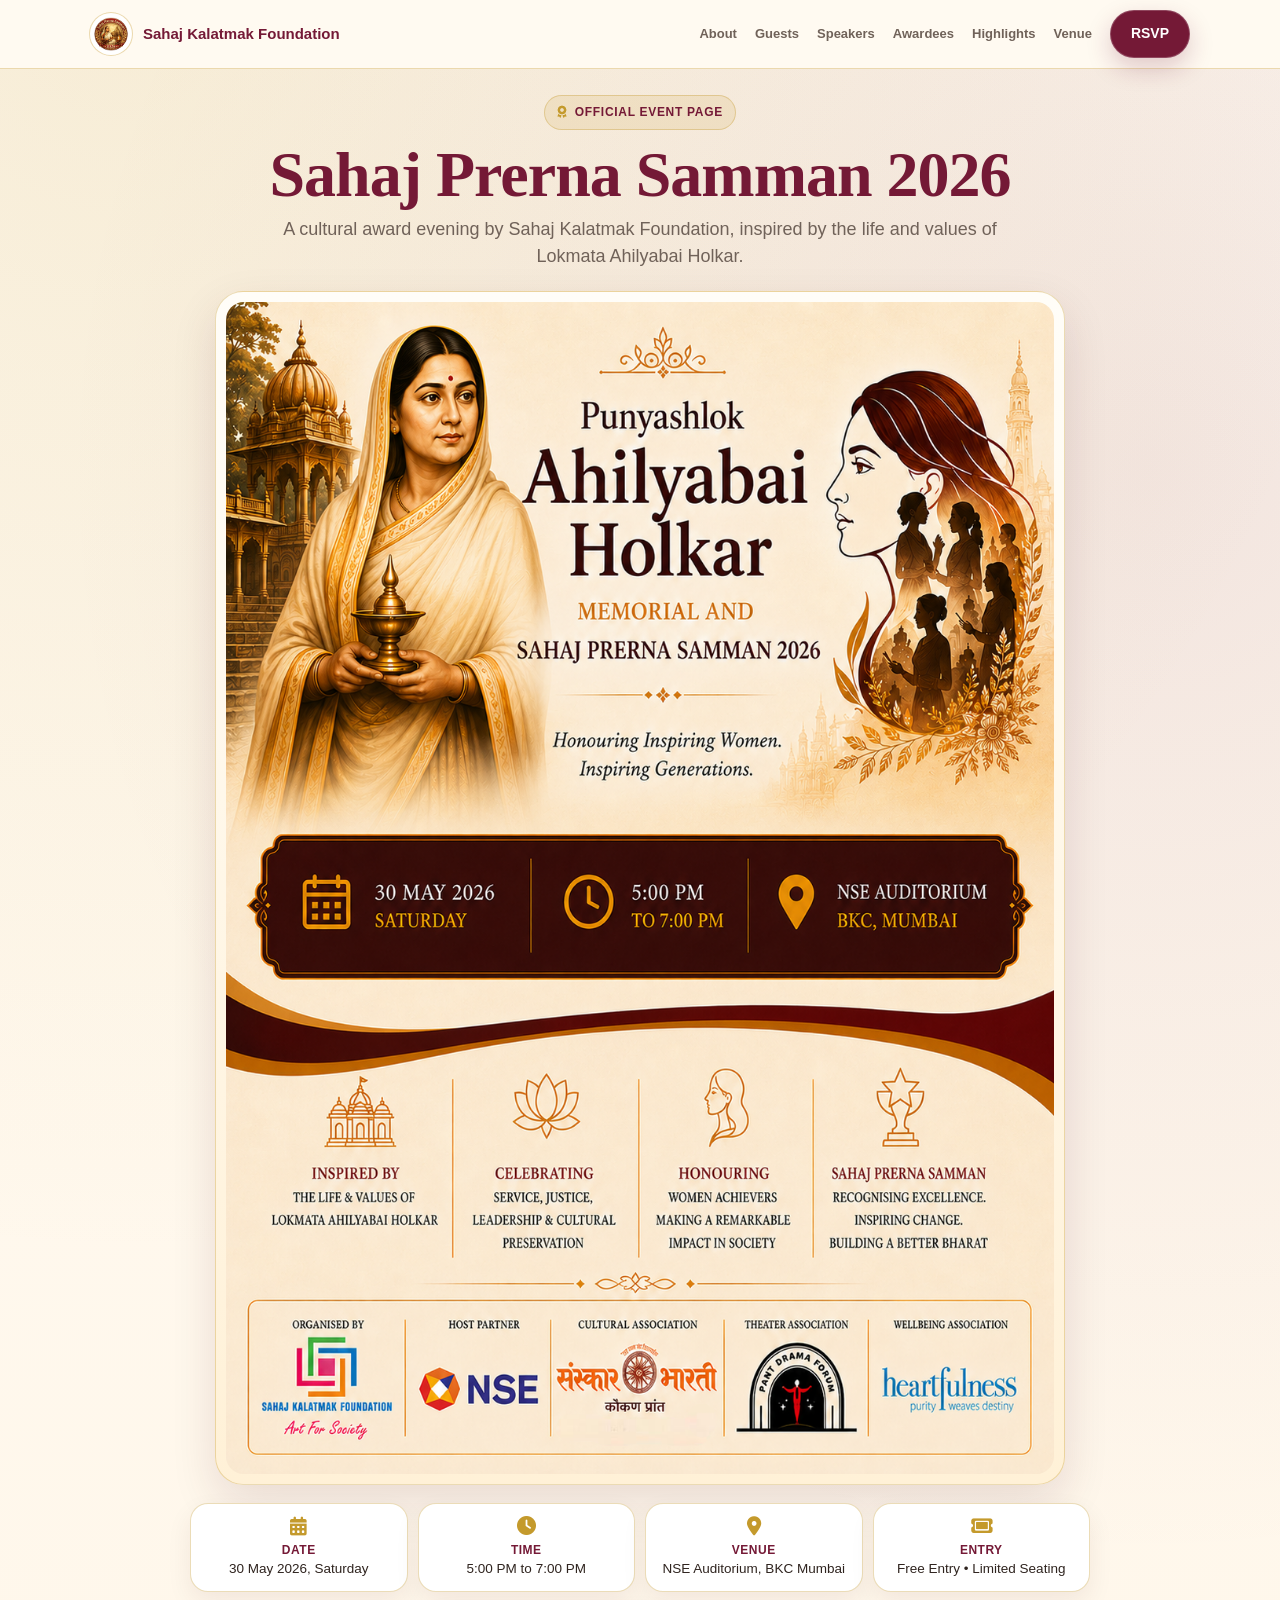
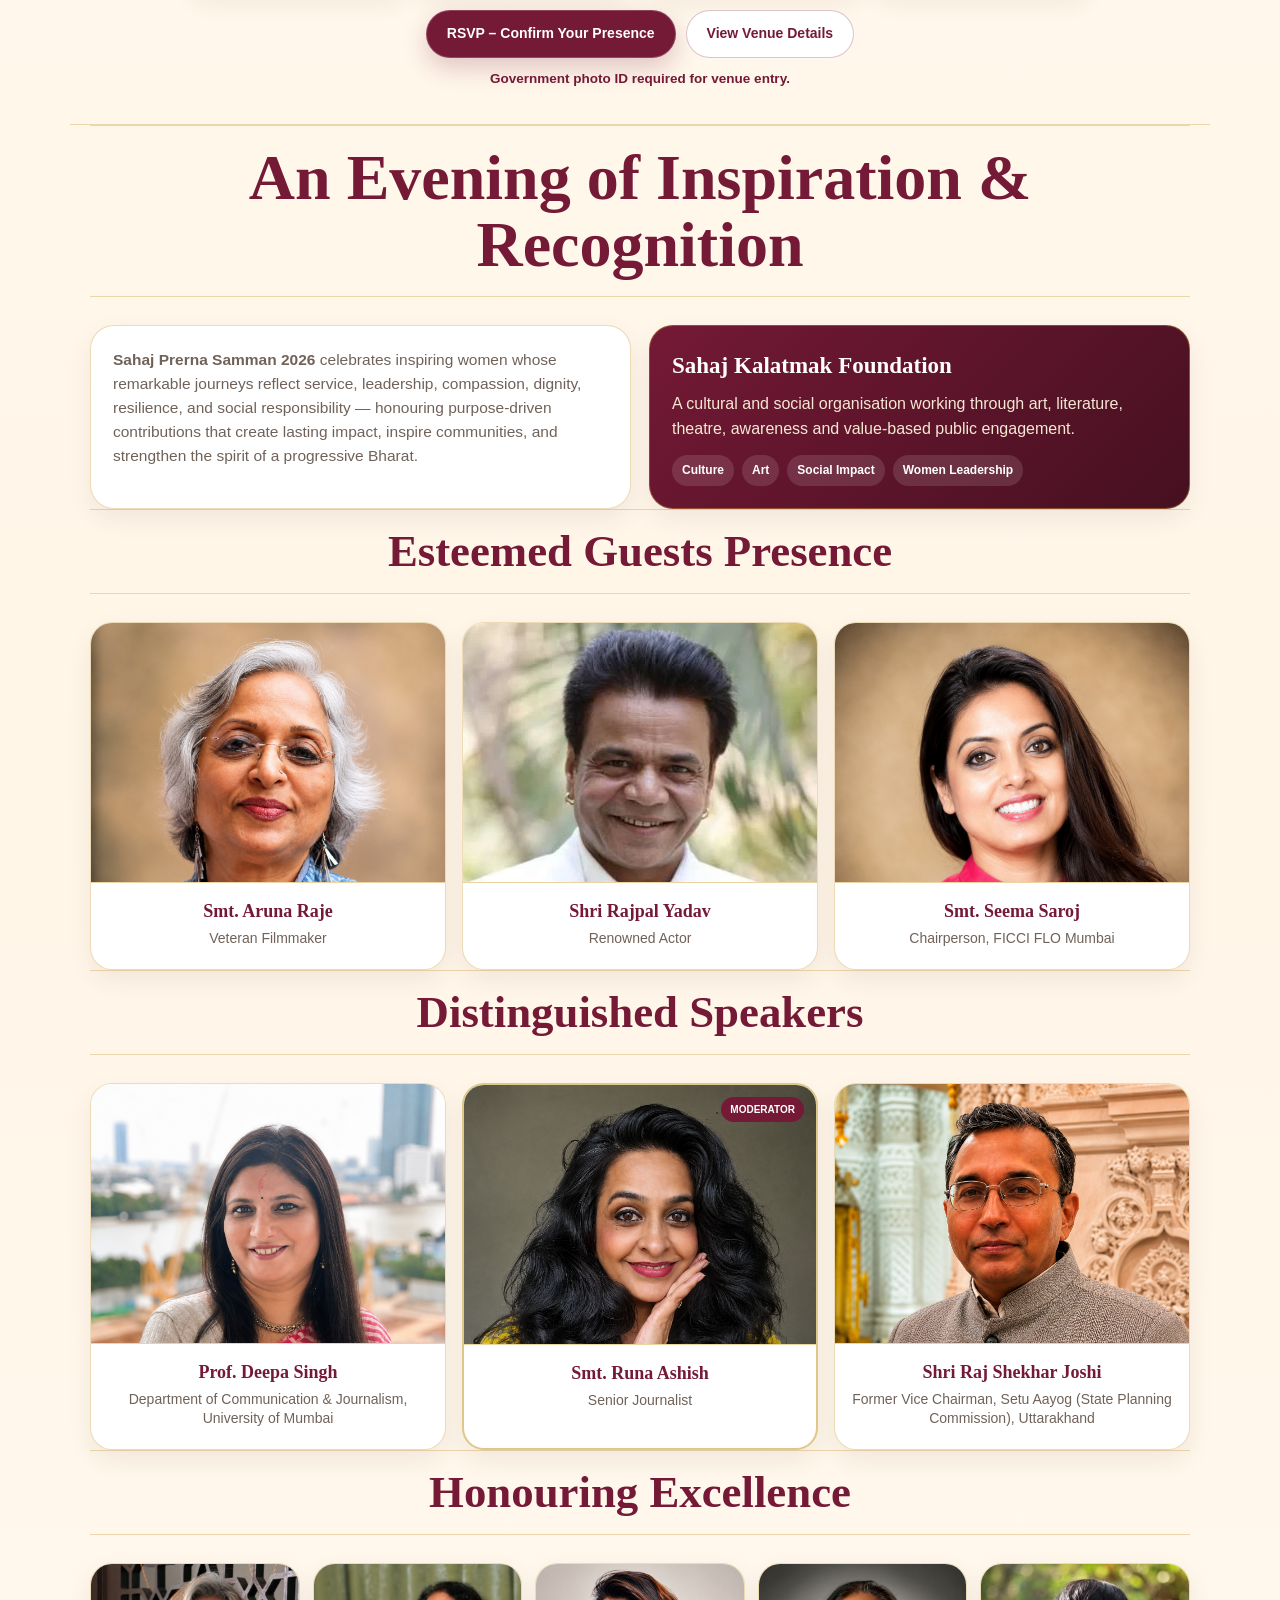
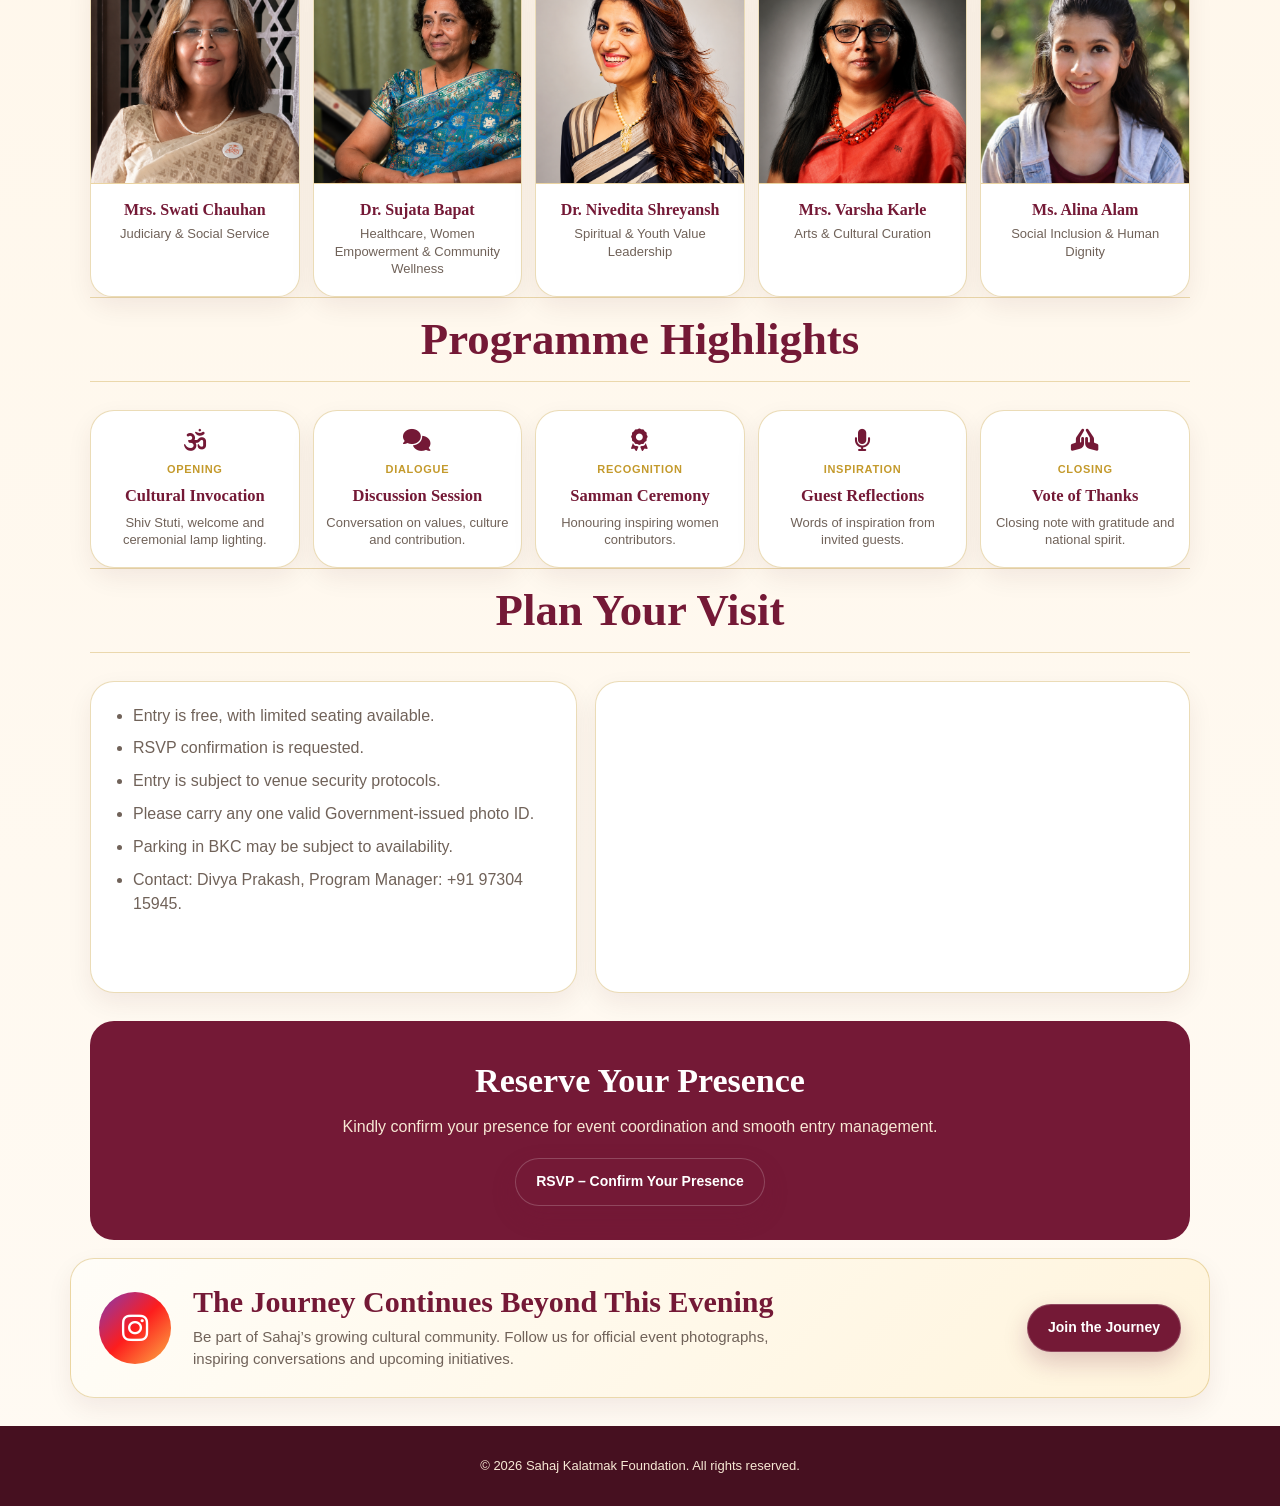
==== sahajprernasamman2026/index.html @ eddcbedb "Update index.html" ====
<!DOCTYPE html>
<html lang="en">
<head>
  <meta charset="UTF-8" />
  <meta name="viewport" content="width=device-width, initial-scale=1.0" />
  <title>Sahaj Prerna Samman 2026 | Sahaj Kalatmak Foundation</title>
  <meta name="description" content="Official event information page for Sahaj Prerna Samman 2026 by Sahaj Kalatmak Foundation at NSE Auditorium, BKC Mumbai." />

  <link rel="preconnect" href="https://cdnjs.cloudflare.com" />
  <link rel="stylesheet" href="https://cdnjs.cloudflare.com/ajax/libs/font-awesome/6.5.0/css/all.min.css" />

  <style>
    :root{
      --cream:#fff8ec;
      --ivory:#fffdf8;
      --paper:#fffaf1;
      --maroon:#741936;
      --deep:#461020;
      --gold:#c49a2c;
      --gold-soft:#f2dfb2;
      --text:#2f241f;
      --muted:#706259;
      --line:rgba(196,154,44,.34);
      --shadow:0 18px 46px rgba(70,16,32,.12);
      --soft-shadow:0 10px 26px rgba(70,16,32,.07);
    }

    *{box-sizing:border-box}

    html{scroll-behavior:smooth}

    body{
      margin:0;
      font-family:Inter,Arial,sans-serif;
      color:var(--text);
      background:
        radial-gradient(circle at 10% 0%,rgba(196,154,44,.14),transparent 26%),
        radial-gradient(circle at 90% 10%,rgba(116,25,54,.09),transparent 25%),
        linear-gradient(180deg,#fffaf2 0%,#fff6e8 50%,#fffaf3 100%);
      line-height:1.55;
    }

    a{text-decoration:none;color:inherit}

    .container{max-width:1140px;margin:0 auto;padding:0 20px}

    .topbar{
      position:sticky;
      top:0;
      z-index:50;
      background:rgba(255,250,242,.96);
      backdrop-filter:blur(14px);
      border-bottom:1px solid var(--line);
    }

    .nav{
      min-height:68px;
      display:flex;
      align-items:center;
      justify-content:space-between;
      gap:18px;
      max-width:1140px;
      margin:0 auto;
      padding:8px 20px;
      position:relative;
    }

    .brand{
      display:flex;
      align-items:center;
      gap:11px;
      color:var(--maroon);
      font-weight:800;
      font-size:15px;
      white-space:nowrap;
    }

    .brand-logo{
      width:42px;
      height:42px;
      border-radius:50%;
      object-fit:contain;
      background:#fff;
      padding:4px;
      box-shadow:0 0 0 1px var(--line);
    }

    .nav-links{
      display:flex;
      align-items:center;
      gap:18px;
      font-size:13px;
      font-weight:700;
      color:var(--muted);
    }

    .nav-links a:hover{color:var(--maroon)}

    .nav-toggle,.hamburger{display:none}

    .btn{
      display:inline-flex;
      align-items:center;
      justify-content:center;
      gap:8px;
      padding:12px 20px;
      border-radius:999px;
      background:var(--maroon);
      color:#fff!important;
      font-weight:800;
      font-size:14px;
      border:1px solid rgba(255,255,255,.20);
      box-shadow:0 10px 24px rgba(116,25,54,.22);
    }

    .btn.secondary{
      background:#fff;
      color:var(--maroon)!important;
      border:1px solid rgba(116,25,54,.25);
      box-shadow:none;
    }

    .hero{
      padding:26px 0 34px;
      border-bottom:1px solid var(--line);
    }

    .hero-intro{
      text-align:center;
      max-width:850px;
      margin:0 auto 20px;
    }

    .label{
      display:inline-flex;
      align-items:center;
      gap:8px;
      padding:7px 12px;
      border-radius:999px;
      background:rgba(196,154,44,.13);
      border:1px solid var(--line);
      color:var(--maroon);
      font-size:12px;
      font-weight:900;
      letter-spacing:.7px;
      text-transform:uppercase;
      margin-bottom:12px;
    }

    .label i{color:var(--gold)}

    h1{
      margin:0 0 8px;
      color:var(--maroon);
      font-family:Georgia,"Times New Roman",serif;
      font-size:clamp(38px,5vw,64px);
      line-height:1.03;
      letter-spacing:-1px;
    }

    .hero-intro p{
      margin:0 auto;
      color:var(--muted);
      font-size:18px;
      max-width:760px;
    }

    .poster-hero{
      max-width:850px;
      margin:0 auto;
      background:linear-gradient(180deg,#fffdf8,#fff1d7);
      border:1px solid var(--line);
      border-radius:28px;
      padding:10px;
      box-shadow:var(--shadow);
    }

    .poster-hero img{
      display:block;
      width:100%;
      height:auto;
      border-radius:18px;
      background:#f2e3cb;
    }

    .event-bar{
      max-width:900px;
      margin:18px auto 0;
      display:grid;
      grid-template-columns:repeat(4,1fr);
      gap:10px;
    }

    .event-item{
      background:#fff;
      border:1px solid var(--line);
      border-radius:18px;
      padding:13px 12px;
      text-align:center;
      box-shadow:var(--soft-shadow);
    }

    .event-item i{
      display:block;
      color:var(--gold);
      font-size:19px;
      margin-bottom:5px;
    }

    .event-item b{
      display:block;
      color:var(--maroon);
      font-size:12px;
      text-transform:uppercase;
      letter-spacing:.5px;
    }

    .event-item span{
      display:block;
      color:var(--text);
      font-size:13.5px;
      line-height:1.35;
    }

    .hero-actions{
      margin:18px auto 0;
      display:flex;
      justify-content:center;
      gap:10px;
      flex-wrap:wrap;
    }

    .entry-note{
      text-align:center;
      margin-top:11px;
      font-size:13.5px;
      color:var(--maroon);
      font-weight:800;
    }

    section{
      padding:38px 0;
      scroll-margin-top:82px;
    }

.section-title{
  text-align:center;
  margin:0 0 28px;
  padding:18px 0;
  border-top:1px solid var(--line);
  border-bottom:1px solid var(--line);
  display:flex;
  align-items:center;
  justify-content:center;
}

.section-title h2{
  margin:0;
  color:var(--maroon);
  font-family:Georgia,"Times New Roman",serif;
  line-height:1.05;
  font-weight:700;
}

/* HERO STYLE TITLE */
.section-title.hero-title h2{
  font-size:clamp(40px,5vw,64px);
}

/* STANDARD SECTION TITLES */
.section-title.standard h2{
  font-size:clamp(30px,3.5vw,46px);
}

    .panel{
      background:#fff;
      border:1px solid var(--line);
      border-radius:24px;
      box-shadow:var(--soft-shadow);
    }

    .panel-pad{padding:22px}

    .about-grid{
      display:grid;
      grid-template-columns:1fr 1fr;
      gap:18px;
    }

    .about-card p{
      margin:0;
      color:var(--muted);
      font-size:15.5px;
    }

    .foundation-card{
      background:linear-gradient(135deg,var(--maroon),var(--deep));
      color:#fff;
      border-color:rgba(196,154,44,.45);
    }

    .foundation-card h3{
      margin:0 0 8px;
      color:#fff;
      font-family:Georgia,"Times New Roman",serif;
      font-size:23px;
    }

    .foundation-card p{
      margin:0;
      color:#f7e8d4;
    }

    .tags{
      display:flex;
      gap:8px;
      flex-wrap:wrap;
      margin-top:14px;
    }

    .tags span{
      padding:6px 10px;
      border-radius:999px;
      background:rgba(255,255,255,.12);
      font-size:12px;
      font-weight:800;
      color:#fff;
    }

    .people-grid-3{
      display:grid;
      grid-template-columns:repeat(3,1fr);
      gap:16px;
    }

    .people-grid-5{
      display:grid;
      grid-template-columns:repeat(5,1fr);
      gap:13px;
    }

    .person{
      background:#fff;
      border:1px solid var(--line);
      border-radius:22px;
      padding:20px 14px;
      text-align:center;
      min-height:210px;
      display:flex;
      flex-direction:column;
      align-items:center;
      justify-content:center;
      box-shadow:var(--soft-shadow);
    }

    .photo-card{
      padding:0;
      overflow:hidden;
      min-height:auto;
      justify-content:flex-start;
    }

    .photo-box{
      width:100%;
      height:260px;
      background:#fff3df;
      border-bottom:1px solid var(--line);
    }

    .photo-box img{
      width:100%;
      height:100%;
      object-fit:cover;
      object-position:center top;
      display:block;
    }

    .photo-placeholder-box{
      width:100%;
      height:260px;
      display:flex;
      align-items:center;
      justify-content:center;
      background:linear-gradient(135deg,#fff9ec,#f2dca8);
      color:var(--maroon);
      font-size:48px;
      border-bottom:1px solid var(--line);
    }

    .person-info{
      padding:18px 16px 20px;
    }

    .avatar{
      width:86px;
      height:86px;
      border-radius:50%;
      padding:5px;
      background:linear-gradient(135deg,var(--gold-soft),var(--gold),var(--maroon));
      margin-bottom:13px;
    }

    .avatar-inner{
      width:100%;
      height:100%;
      border-radius:50%;
      background:linear-gradient(135deg,#fff9ec,#f2dca8);
      display:flex;
      align-items:center;
      justify-content:center;
      color:var(--maroon);
      font-size:26px;
      border:3px solid #fff;
      overflow:hidden;
    }

    .avatar-inner img{
      width:100%;
      height:100%;
      object-fit:cover;
      display:block;
    }

    .person h3{
      margin:0 0 6px;
      color:var(--maroon);
      font-family:Georgia,"Times New Roman",serif;
      font-size:18px;
      line-height:1.22;
    }

    .person p{
      margin:0;
      color:var(--muted);
      font-size:14px;
      line-height:1.4;
    }

.chip{
  display:none;
}

    .session-panel{
      background:transparent;
      border:0;
      border-radius:0;
      padding:0;
      box-shadow:none;
    }

   .moderator{
  position:relative;
  border:2px solid rgba(196,154,44,.55);
}

    .moderator-badge{
      position:absolute;
      top:12px;
      right:12px;
      background:var(--maroon);
      color:#fff;
      padding:5px 9px;
      border-radius:999px;
      font-size:10px;
      font-weight:900;
      text-transform:uppercase;
    }

.awardee-photo{
  padding:0;
  overflow:hidden;
  min-height:auto;
  justify-content:flex-start;
}

.awardee-photo .photo-box{
  height:220px;
}

.awardee-photo .person-info{
  padding:16px 14px 18px;
}

.awardee-photo h3{
  font-size:16px;
  margin-bottom:6px;
}

.awardee-photo p{
  font-size:13px;
  line-height:1.35;
}

    .highlights-grid{
      display:grid;
      grid-template-columns:repeat(5,1fr);
      gap:13px;
    }

    .highlight{
      padding:18px 12px;
      text-align:center;
    }

    .highlight i{
      font-size:22px;
      color:var(--maroon);
      margin-bottom:10px;
    }

    .highlight b{
      display:block;
      color:var(--gold);
      font-size:11px;
      text-transform:uppercase;
      letter-spacing:.7px;
      margin-bottom:5px;
    }

    .highlight h3{
      margin:0 0 5px;
      color:var(--maroon);
      font-family:Georgia,"Times New Roman",serif;
      font-size:16.5px;
    }

    .highlight p{
      margin:0;
      color:var(--muted);
      font-size:13px;
      line-height:1.35;
    }

    .venue-grid{
      display:grid;
      grid-template-columns:.9fr 1.1fr;
      gap:18px;
    }

    .notes{
      margin:0;
      padding-left:20px;
      color:var(--muted);
    }

    .notes li{margin-bottom:8px}

    .map{
      min-height:310px;
      overflow:hidden;
    }

    .map iframe{
      border:0;
      width:100%;
      height:100%;
      min-height:310px;
      display:block;
    }

    .cta{
      margin-top:28px;
      background:var(--maroon);
      border-radius:24px;
      color:#fff;
      text-align:center;
      padding:34px 20px;
    }

    .cta h2{
      margin:0 0 8px;
      font-family:Georgia,"Times New Roman",serif;
      font-size:34px;
    }

    .cta p{
      margin:0 auto 18px;
      color:#f7e8d4;
      max-width:640px;
    }


.social-connect{
  padding:18px 0 10px;
}

.instagram-panel{
  display:flex;
  align-items:center;
  justify-content:space-between;
  gap:22px;
  background:linear-gradient(135deg,#fffdf8,#fff4dc);
  border:1px solid var(--line);
  border-radius:24px;
  padding:26px 28px;
  box-shadow:var(--soft-shadow);
}

.ig-icon{
  width:72px;
  height:72px;
  border-radius:50%;
  background:linear-gradient(135deg,#833ab4,#fd1d1d,#fcb045);
  display:flex;
  align-items:center;
  justify-content:center;
  color:#fff;
  font-size:30px;
  flex-shrink:0;
}

.instagram-content{
  flex:1;
}

.instagram-content h2{
  margin:0 0 8px;
  color:var(--maroon);
  font-family:Georgia,"Times New Roman",serif;
  font-size:30px;
  line-height:1.1;
}

.instagram-content p{
  margin:0;
  color:var(--muted);
  font-size:15px;
  line-height:1.5;
  max-width:620px;
}

.instagram-btn{
  white-space:nowrap;
}

@media(max-width:760px){
  .instagram-panel{
    flex-direction:column;
    text-align:center;
    padding:22px 18px;
  }

  .instagram-content h2{
    font-size:24px;
  }

  .instagram-btn{
    width:100%;
  }
}




    
    footer{
      margin-top:18px;
      padding:30px 18px;
      background:var(--deep);
      color:#f7e8d4;
      text-align:center;
      font-size:13px;
    }

    @media(max-width:1000px){
      .event-bar{grid-template-columns:repeat(2,1fr)}
      .about-grid,.venue-grid{grid-template-columns:1fr}
      .people-grid-5,.highlights-grid{grid-template-columns:repeat(3,1fr)}
    }

    @media(max-width:760px){
      .nav{min-height:66px}
      .brand{font-size:13px;white-space:normal}
      .brand-logo{width:38px;height:38px}
      .hamburger{
        display:flex;
        width:42px;
        height:42px;
        border:1px solid var(--line);
        border-radius:12px;
        align-items:center;
        justify-content:center;
        background:#fff;
      }
      .hamburger span,
      .hamburger span:before,
      .hamburger span:after{
        content:"";
        display:block;
        width:20px;
        height:2px;
        background:var(--maroon);
        position:relative;
      }
      .hamburger span:before{position:absolute;top:-7px}
      .hamburger span:after{position:absolute;top:7px}
      .nav-links{
        display:none;
        position:absolute;
        top:66px;
        left:14px;
        right:14px;
        flex-direction:column;
        align-items:stretch;
        gap:0;
        background:#fffaf1;
        border:1px solid var(--line);
        border-radius:18px;
        box-shadow:var(--shadow);
        overflow:hidden;
      }
      .nav-links a{
        padding:13px 16px;
        border-bottom:1px solid rgba(196,154,44,.18);
      }
      .nav-links .btn{
        margin:12px;
        width:calc(100% - 24px);
      }
      .nav-toggle:checked~.nav-links{display:flex}
      .hero{padding:24px 0 30px}
      .hero-intro{text-align:left}
      h1{font-size:35px}
      .event-bar,.people-grid-3,.people-grid-5,.highlights-grid{grid-template-columns:1fr}
      .hero-actions .btn{width:100%}
      section{padding:32px 0}
      .section-title h2{font-size:28px}
      .poster-hero{padding:8px;border-radius:20px}
      .poster-hero img{border-radius:14px}
      .cta h2{font-size:30px}
    }
  </style>
</head>

<body>
  <header class="topbar">
    <nav class="nav">
      <div class="brand">
        <img src="../assets/images/logo/eventlogo.jpg" alt="Sahaj Kalatmak Foundation" class="brand-logo" />
        <span>Sahaj Kalatmak Foundation</span>
      </div>
      <input class="nav-toggle" type="checkbox" id="menu-toggle" />
      <label class="hamburger" for="menu-toggle" aria-label="Open menu"><span></span></label>
      <div class="nav-links">
        <a href="#about">About</a>
        <a href="#guests">Guests</a>
        <a href="#session">Speakers</a>
        <a href="#awardees">Awardees</a>
        <a href="#highlights">Highlights</a>
        <a href="#venue">Venue</a>
        <a class="btn" href="https://www.sahajkalatmakfoundation.org/rsvp">RSVP</a>
      </div>
    </nav>
  </header>

  <main>
    <section class="hero container">
      <div class="hero-intro">
        <div class="label"><i class="fa-solid fa-award"></i> Official Event Page</div>
        <h1>Sahaj Prerna Samman 2026</h1>
        <p>A cultural award evening by Sahaj Kalatmak Foundation, inspired by the life and values of Lokmata Ahilyabai Holkar.</p>
      </div>

      <div class="poster-hero">
        <img src="../assets/images/logo/formPoster1.png" alt="Sahaj Prerna Samman 2026 Poster" />
      </div>

      <div class="event-bar">
        <div class="event-item"><i class="fa-solid fa-calendar-days"></i><b>Date</b><span>30 May 2026, Saturday</span></div>
        <div class="event-item"><i class="fa-solid fa-clock"></i><b>Time</b><span>5:00 PM to 7:00 PM</span></div>
        <div class="event-item"><i class="fa-solid fa-location-dot"></i><b>Venue</b><span>NSE Auditorium, BKC Mumbai</span></div>
        <div class="event-item"><i class="fa-solid fa-ticket"></i><b>Entry</b><span>Free Entry • Limited Seating</span></div>
      </div>

      <div class="hero-actions">
        <a class="btn" href="https://www.sahajkalatmakfoundation.org/rsvp">RSVP – Confirm Your Presence</a>
        <a class="btn secondary" href="#venue">View Venue Details</a>
      </div>
      <div class="entry-note">Government photo ID required for venue entry.</div>
    </section>

    <section id="about" class="container">
     <div class="section-title hero-title">
  <h2>An Evening of Inspiration & Recognition</h2>
</div>
      <div class="about-grid">
        <div class="panel panel-pad about-card">
          <p><strong>Sahaj Prerna Samman 2026</strong> celebrates inspiring women whose remarkable journeys reflect service, leadership, compassion, dignity, resilience, and social responsibility — honouring purpose-driven contributions that create lasting impact, inspire communities, and strengthen the spirit of a progressive Bharat.</p>
        </div>
        <div class="panel panel-pad foundation-card">
          <h3>Sahaj Kalatmak Foundation</h3>
          <p>A cultural and social organisation working through art, literature, theatre, awareness and value-based public engagement.</p>
          <div class="tags"><span>Culture</span><span>Art</span><span>Social Impact</span><span>Women Leadership</span></div>
        </div>
      </div>
    </section>

    <section id="guests" class="container">
      <div class="section-title standard">
  <h2>Esteemed Guests Presence</h2>
</div>
      <div class="people-grid-3">
        <div class="person photo-card">
          <div class="photo-box">
            <img src="../assets/images/logo/Aruna Raje.png" alt="Smt. Aruna Raje">
          </div>
          <div class="person-info">
            <h3>Smt. Aruna Raje</h3>
            <p>Veteran Filmmaker</p>
          </div>
        </div>

        <div class="person photo-card">
          <div class="photo-box">
            <img src="../assets/images/logo/Rajpal Yadav.webp" alt="Shri Rajpal Yadav">
          </div>
          <div class="person-info">
            <h3>Shri Rajpal Yadav</h3>
            <p>Renowned Actor</p>
          </div>
        </div>

        <div class="person photo-card">
          <div class="photo-box">
            <img src="../assets/images/logo/Seema Saroj.jpeg" alt="Smt. Seema Saroj">
          </div>
          <div class="person-info">
            <h3>Smt. Seema Saroj</h3>
            <p>Chairperson, FICCI FLO Mumbai</p>
          </div>
        </div>
      </div>
    </section>

    <section id="session" class="container">
      <div class="session-panel">
        <div class="section-title standard">
  <h2>Distinguished Speakers</h2>
</div>
        <div class="people-grid-3">

  <div class="person photo-card">
    <div class="photo-box">
      <img src="../assets/images/logo/Deepa_1.png" alt="Prof. Deepa Singh">
    </div>
    <div class="person-info">
      <h3>Prof. Deepa Singh</h3>
      <p>Department of Communication & Journalism, University of Mumbai</p>
    </div>
  </div>

  <div class="person photo-card moderator">
    <span class="moderator-badge">Moderator</span>
    <div class="photo-box">
      <img src="../assets/images/logo/Runa_2.png" alt="Runa Ashish">
    </div>
    <div class="person-info">
      <h3>Smt. Runa Ashish</h3>
      <p>Senior Journalist</p>
    </div>
  </div>

  <div class="person photo-card">
    <div class="photo-box">
      <img src="../assets/images/logo/Raj_311.png" alt="Shri Raj Shekhar Joshi">
    </div>
    <div class="person-info">
      <h3>Shri Raj Shekhar Joshi</h3>
      <p>Former Vice Chairman, Setu Aayog (State Planning Commission), Uttarakhand</p>
    </div>
  </div>

</div>
      </div>
    </section>

    <section id="awardees" class="container">
      <div class="section-title standard">
  <h2>Honouring Excellence</h2>
</div>
<div class="people-grid-5">

  <div class="person photo-card awardee-photo">
    <div class="photo-box">
      <img src="../assets/images/logo/Swati_1.png" alt="Mrs. Swati Chauhan">
    </div>
    <div class="person-info">
      <h3>Mrs. Swati Chauhan</h3>
      <p>Judiciary & Social Service</p>
    </div>
  </div>

  <div class="person photo-card awardee-photo">
    <div class="photo-box">
      <img src="../assets/images/logo/Sujata_2.png" alt="Dr. Sujata Bapat">
    </div>
    <div class="person-info">
      <h3>Dr. Sujata Bapat</h3>
      <p>Healthcare, Women Empowerment & Community Wellness</p>
    </div>
  </div>

  <div class="person photo-card awardee-photo">
    <div class="photo-box">
      <img src="../assets/images/logo/Nivedita_3.png" alt="Dr. Nivedita Shreyansh">
    </div>
    <div class="person-info">
      <h3>Dr. Nivedita Shreyansh</h3>
      <p>Spiritual & Youth Value Leadership</p>
    </div>
  </div>

  <div class="person photo-card awardee-photo">
    <div class="photo-box">
      <img src="../assets/images/logo/Varsha_4.png" alt="Mrs. Varsha Karle">
    </div>
    <div class="person-info">
      <h3>Mrs. Varsha Karle</h3>
      <p>Arts & Cultural Curation</p>
    </div>
  </div>

  <div class="person photo-card awardee-photo">
    <div class="photo-box">
      <img src="../assets/images/logo/Alina_5.png" alt="Ms. Alina Alam">
    </div>
    <div class="person-info">
      <h3>Ms. Alina Alam</h3>
      <p>Social Inclusion & Human Dignity</p>
    </div>
  </div>

</div>
    </section>

    <section id="highlights" class="container">
     <div class="section-title standard">
  <h2>Programme Highlights</h2>
</div>
      <div class="highlights-grid">
        <div class="panel highlight"><i class="fa-solid fa-om"></i><b>Opening</b><h3>Cultural Invocation</h3><p>Shiv Stuti, welcome and ceremonial lamp lighting.</p></div>
        <div class="panel highlight"><i class="fa-solid fa-comments"></i><b>Dialogue</b><h3>Discussion Session</h3><p>Conversation on values, culture and contribution.</p></div>
        <div class="panel highlight"><i class="fa-solid fa-award"></i><b>Recognition</b><h3>Samman Ceremony</h3><p>Honouring inspiring women contributors.</p></div>
        <div class="panel highlight"><i class="fa-solid fa-microphone"></i><b>Inspiration</b><h3>Guest Reflections</h3><p>Words of inspiration from invited guests.</p></div>
        <div class="panel highlight"><i class="fa-solid fa-hands-praying"></i><b>Closing</b><h3>Vote of Thanks</h3><p>Closing note with gratitude and national spirit.</p></div>
      </div>
    </section>

    <section id="venue" class="container">
<div class="section-title standard">
  <h2>Plan Your Visit</h2>
</div>
      <div class="venue-grid">
        <div class="panel panel-pad">
          <ul class="notes">
            <li>Entry is free, with limited seating available.</li>
            <li>RSVP confirmation is requested.</li>
            <li>Entry is subject to venue security protocols.</li>
            <li>Please carry any one valid Government-issued photo ID.</li>
            <li>Parking in BKC may be subject to availability.</li>
            <li>Contact: Divya Prakash, Program Manager: +91 97304 15945.</li>
          </ul>
        </div>
        <div class="panel map">
          <iframe title="NSE Auditorium BKC Mumbai Map" loading="lazy" referrerpolicy="no-referrer-when-downgrade" src="https://www.google.com/maps?q=National%20Stock%20Exchange%20BKC%20Mumbai&output=embed"></iframe>
        </div>
      </div>
      <div class="cta">
        <h2>Reserve Your Presence</h2>
        <p>Kindly confirm your presence for event coordination and smooth entry management.</p>
        <a class="btn" href="https://www.sahajkalatmakfoundation.org/rsvp">RSVP – Confirm Your Presence</a>
      </div>
    </section>
  </main>
<section class="social-connect container">
  <div class="instagram-panel">

    <div class="ig-icon">
      <i class="fa-brands fa-instagram"></i>
    </div>

    <div class="instagram-content">
    <h2>The Journey Continues Beyond This Evening</h2>
      <p>
Be part of Sahaj’s growing cultural community. Follow us for official event photographs, inspiring conversations and upcoming initiatives.
</p>
    </div>

    <a
      href="https://www.instagram.com/sahajkalatmakfoundation/"
      target="_blank"
      class="btn instagram-btn"
    >
      Join the Journey
    </a>

  </div>
</section>
  <footer>© 2026 Sahaj Kalatmak Foundation. All rights reserved.</footer>
</body>
</html>
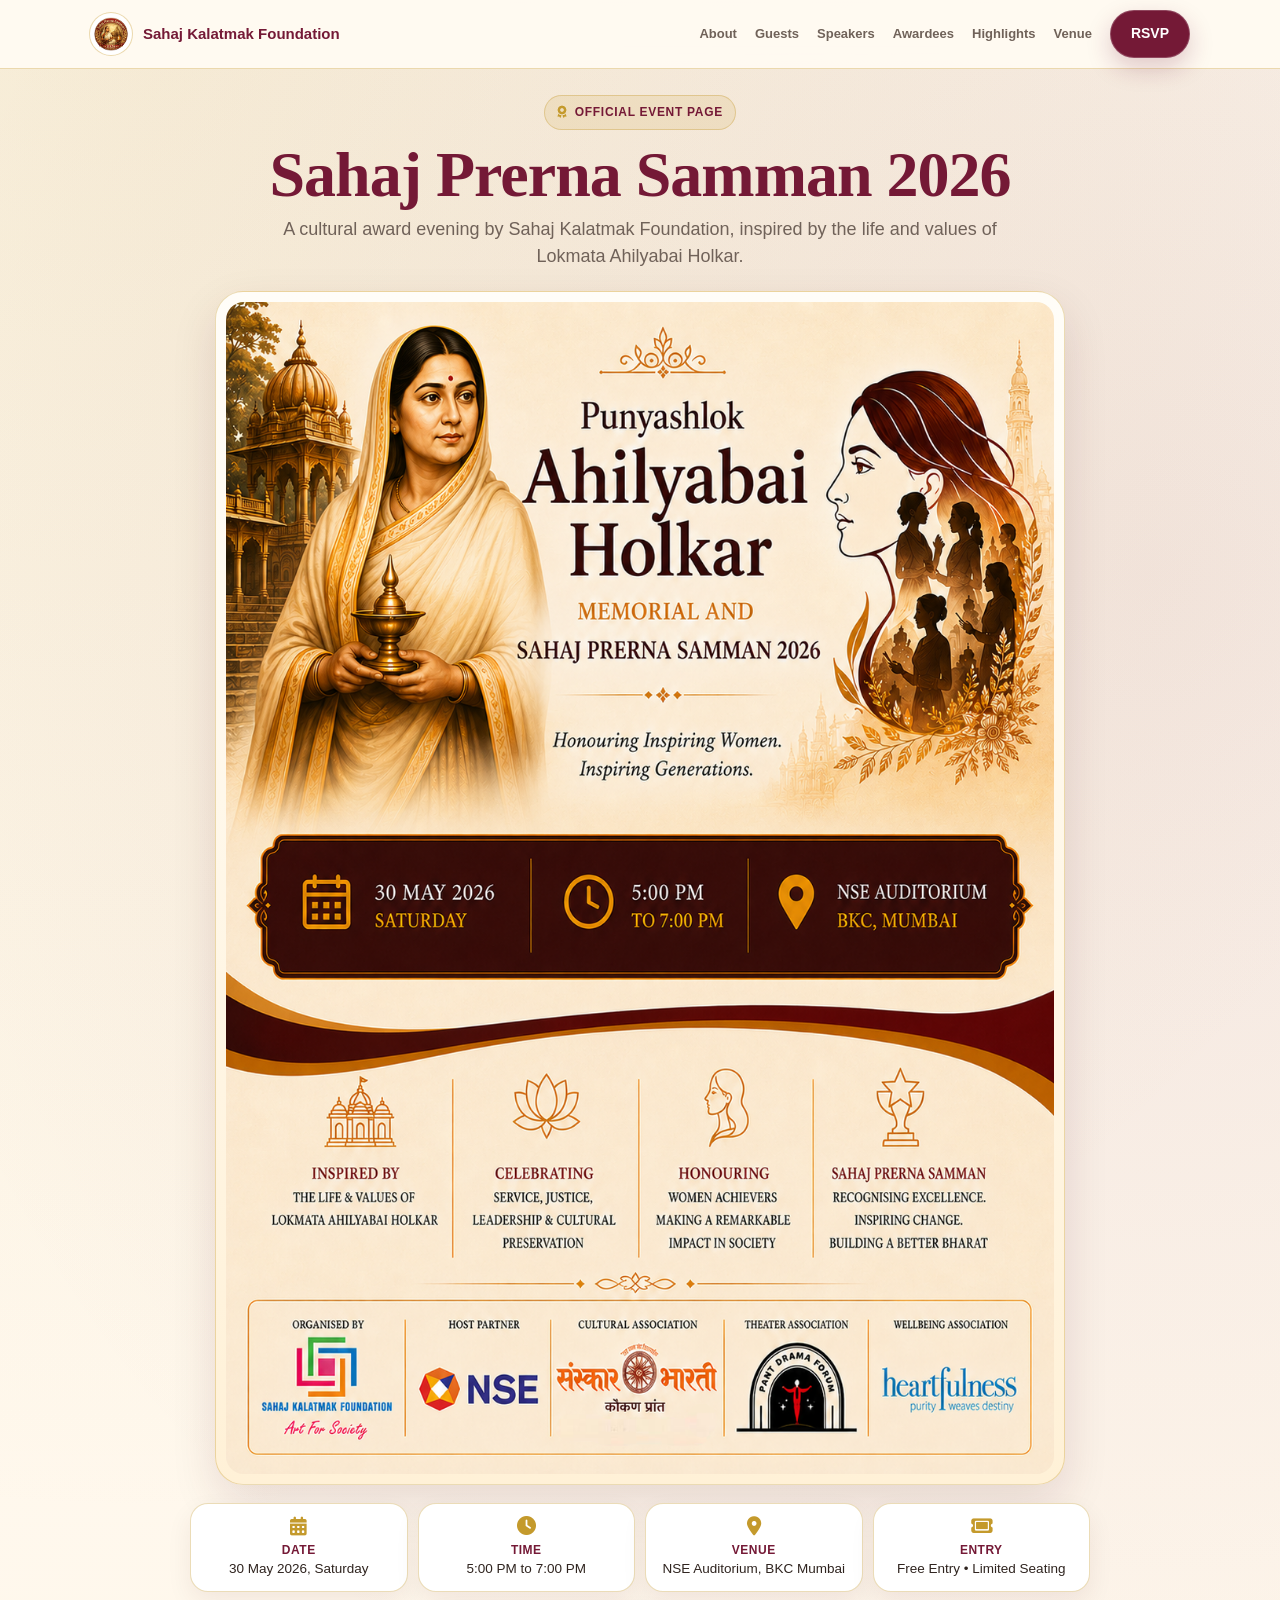
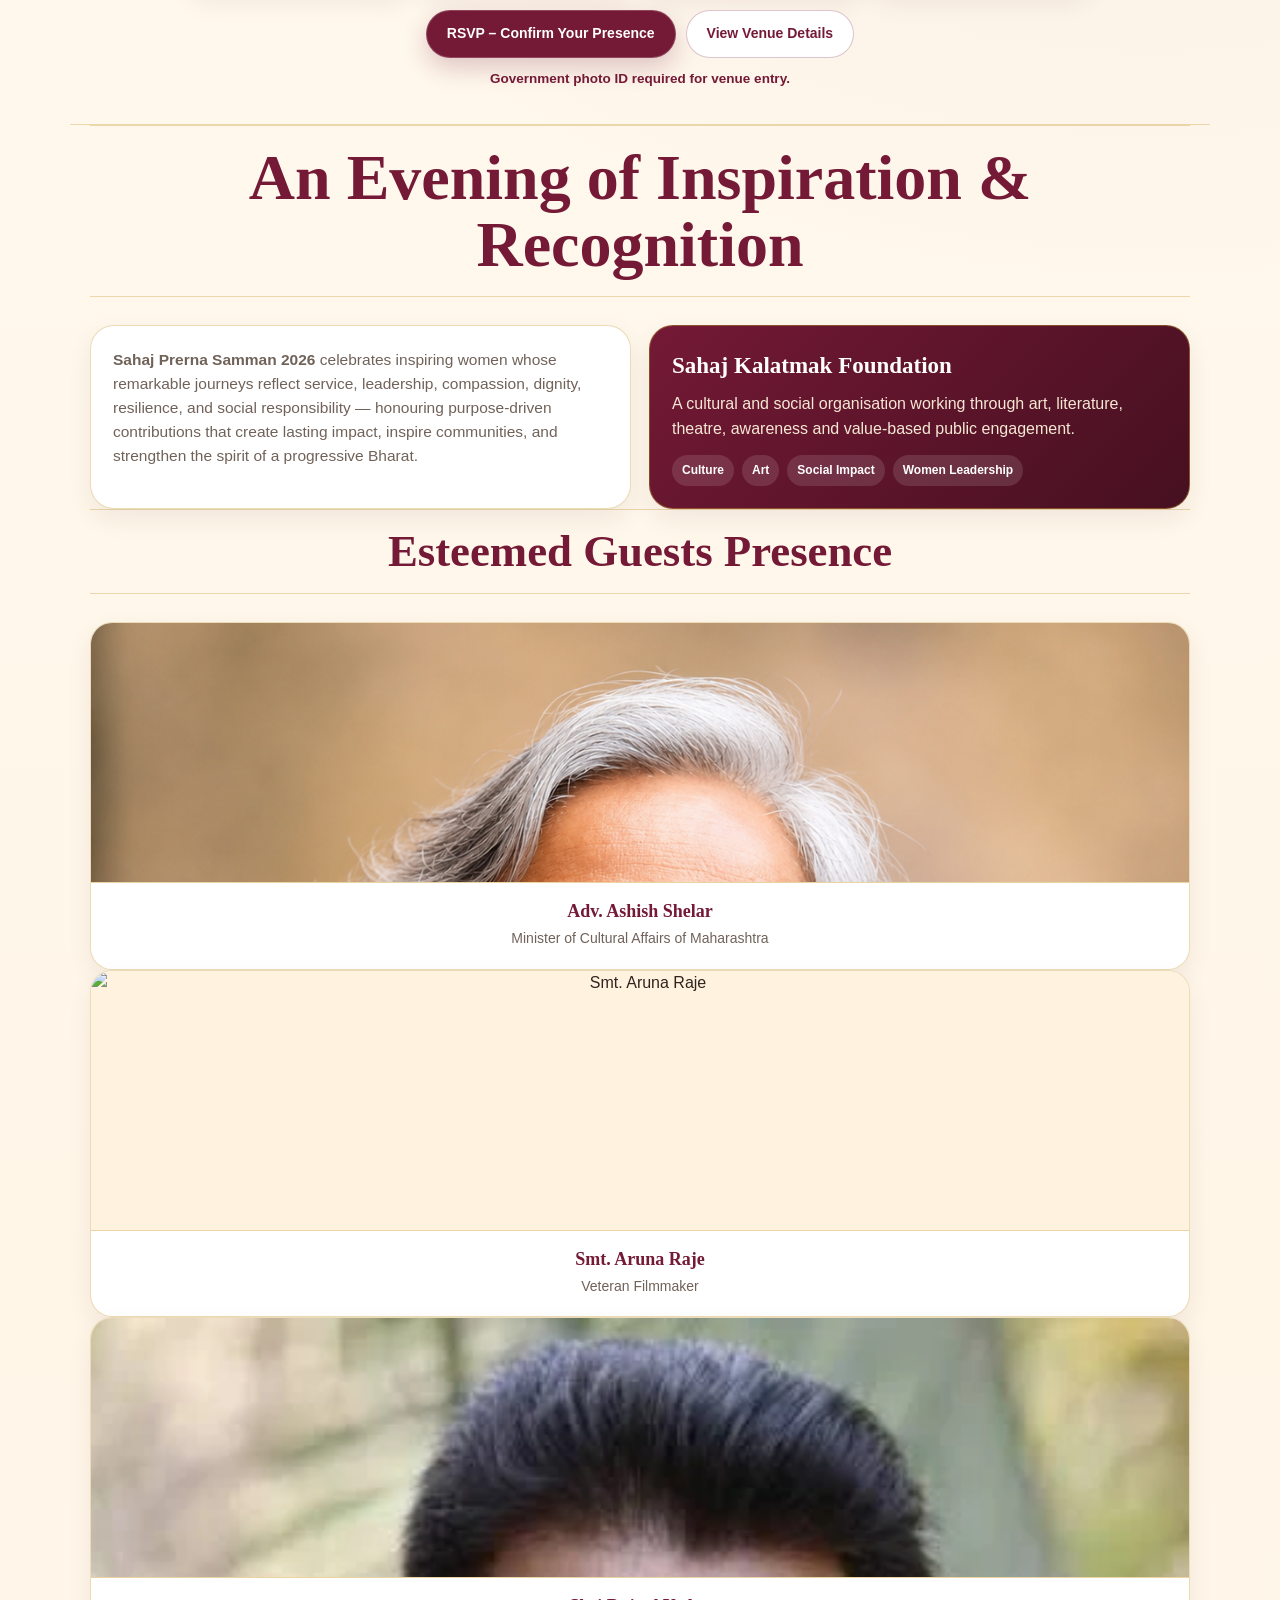
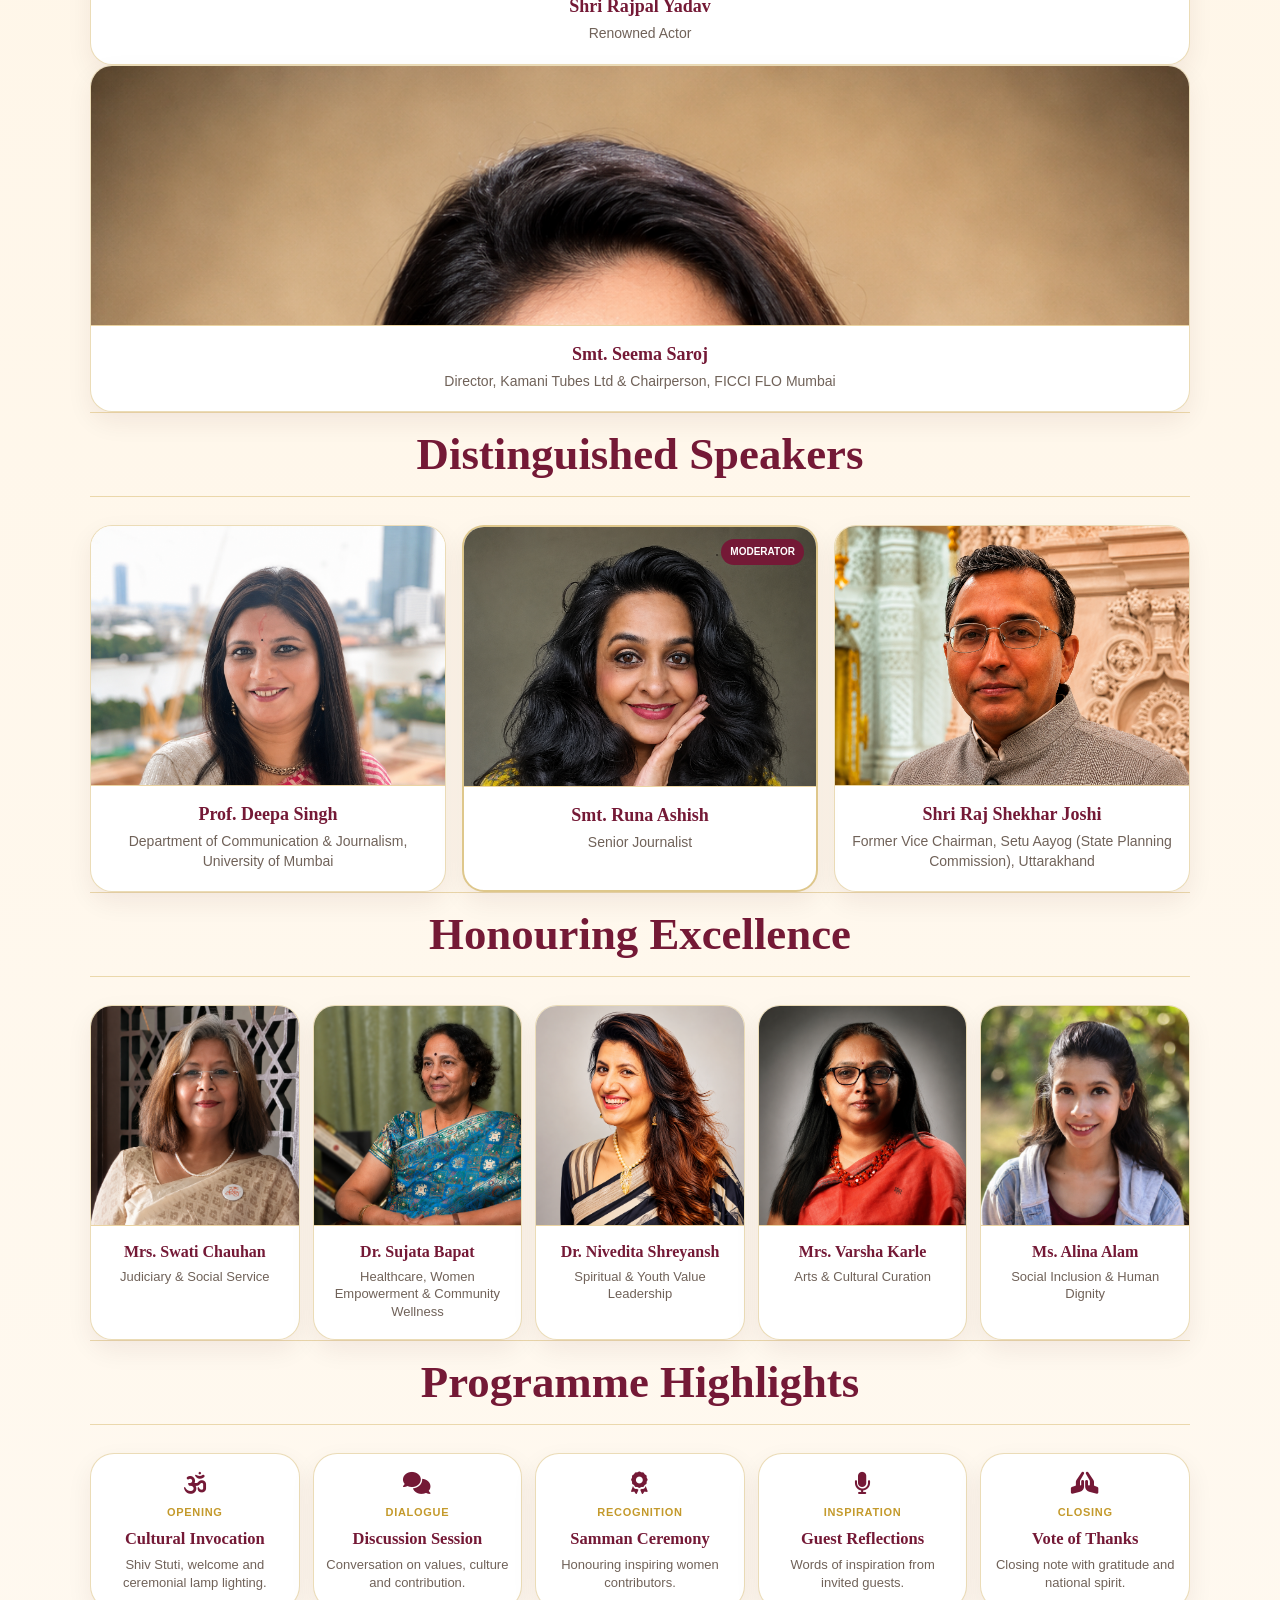
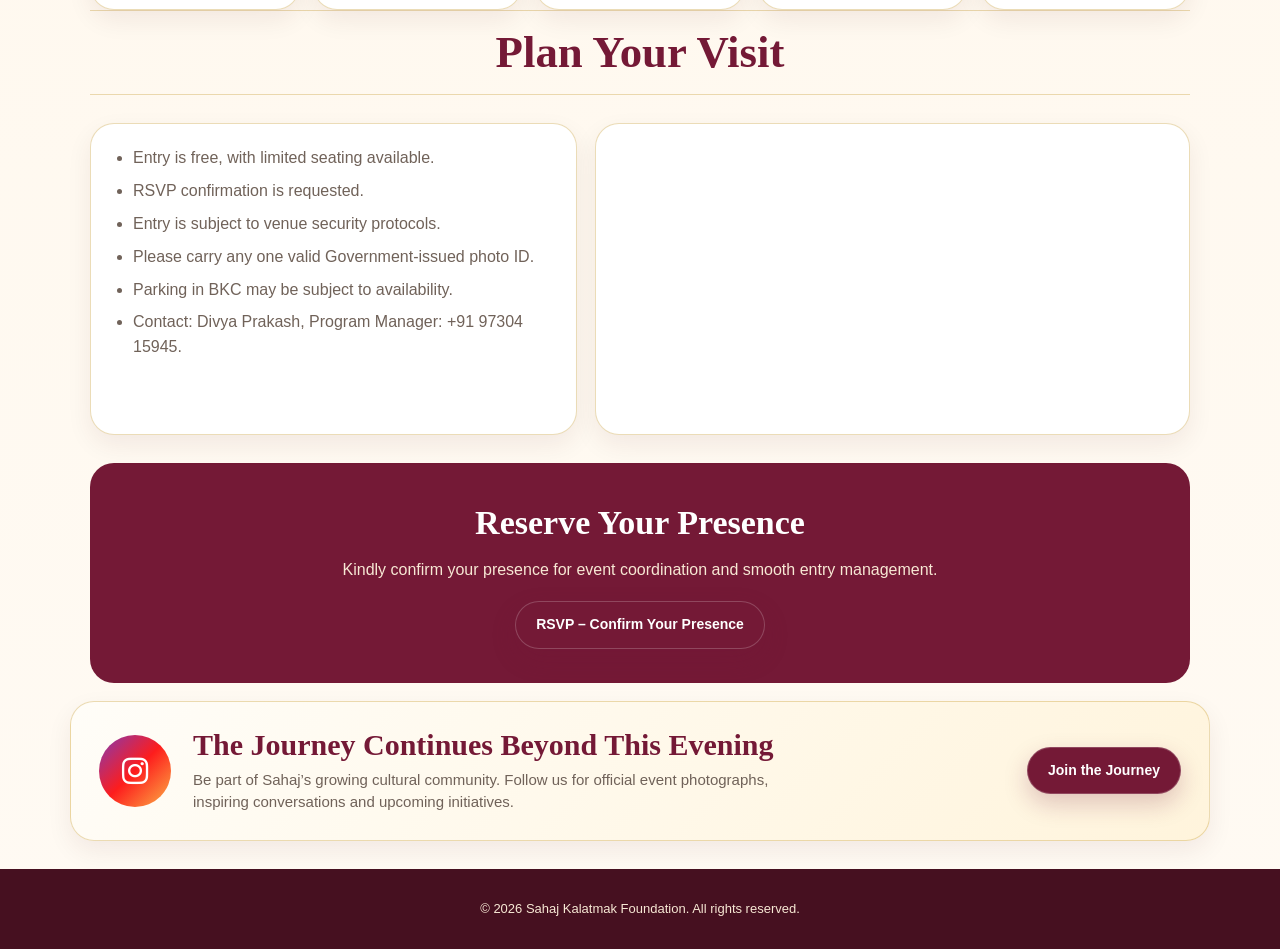
==== commit 3deb1602: "Update index.html" ====
--- a/sahajprernasamman2026/index.html
+++ b/sahajprernasamman2026/index.html
@@ -799,10 +799,19 @@
       <div class="section-title standard">
   <h2>Esteemed Guests Presence</h2>
 </div>
-      <div class="people-grid-3">
+      <div class="people-grid-4">
+                <div class="person photo-card">
+          <div class="photo-box">
+            <img src="../assets/images/logo/Aruna Raje.png" alt="Adv. Ashish Shelar">
+          </div>
+          <div class="person-info">
+            <h3>Adv. Ashish Shelar</h3>
+            <p>Minister of Cultural Affairs of Maharashtra</p>
+          </div>
+        </div>
         <div class="person photo-card">
           <div class="photo-box">
-            <img src="../assets/images/logo/Aruna Raje.png" alt="Smt. Aruna Raje">
+            <img src="../assets/images/logo/Ashish Shelar.jpg" alt="Smt. Aruna Raje">
           </div>
           <div class="person-info">
             <h3>Smt. Aruna Raje</h3>
@@ -826,7 +835,7 @@
           </div>
           <div class="person-info">
             <h3>Smt. Seema Saroj</h3>
-            <p>Chairperson, FICCI FLO Mumbai</p>
+            <p>Director, Kamani Tubes Ltd & Chairperson, FICCI FLO Mumbai</p>
           </div>
         </div>
       </div>
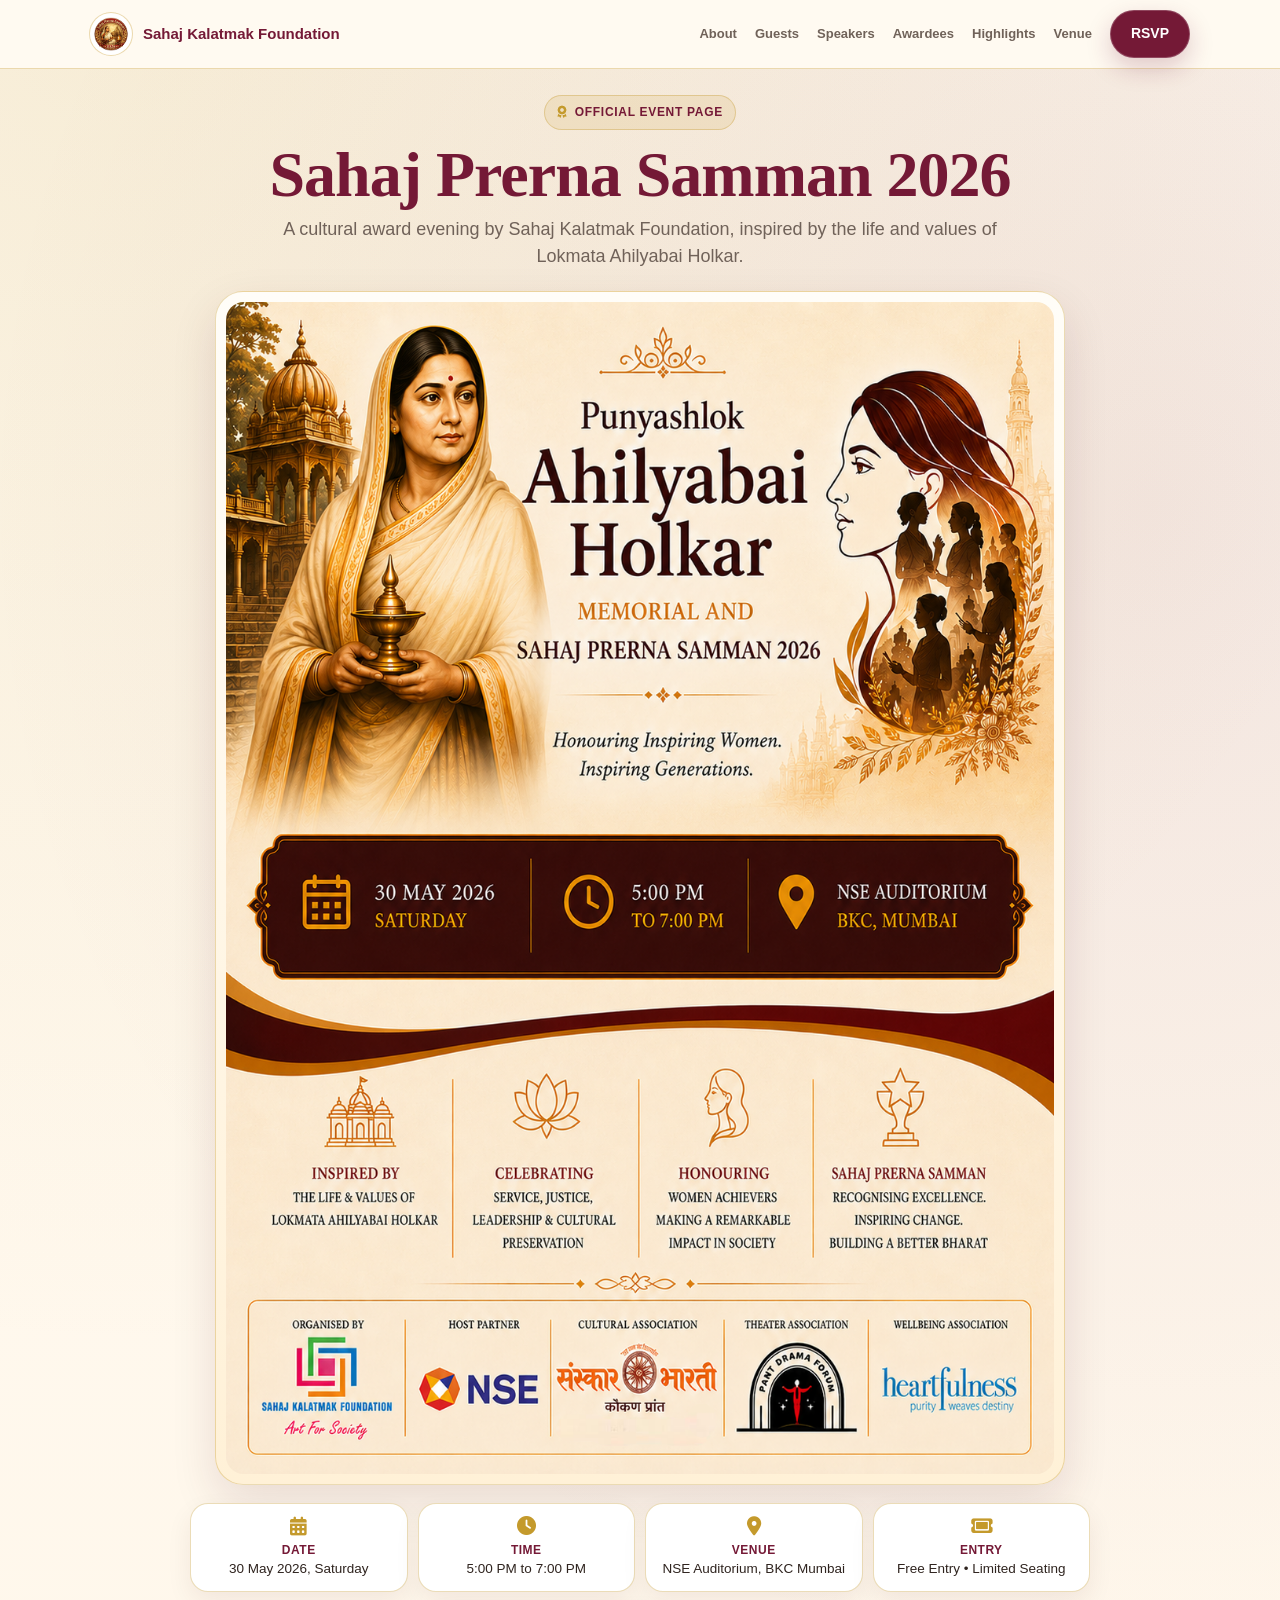
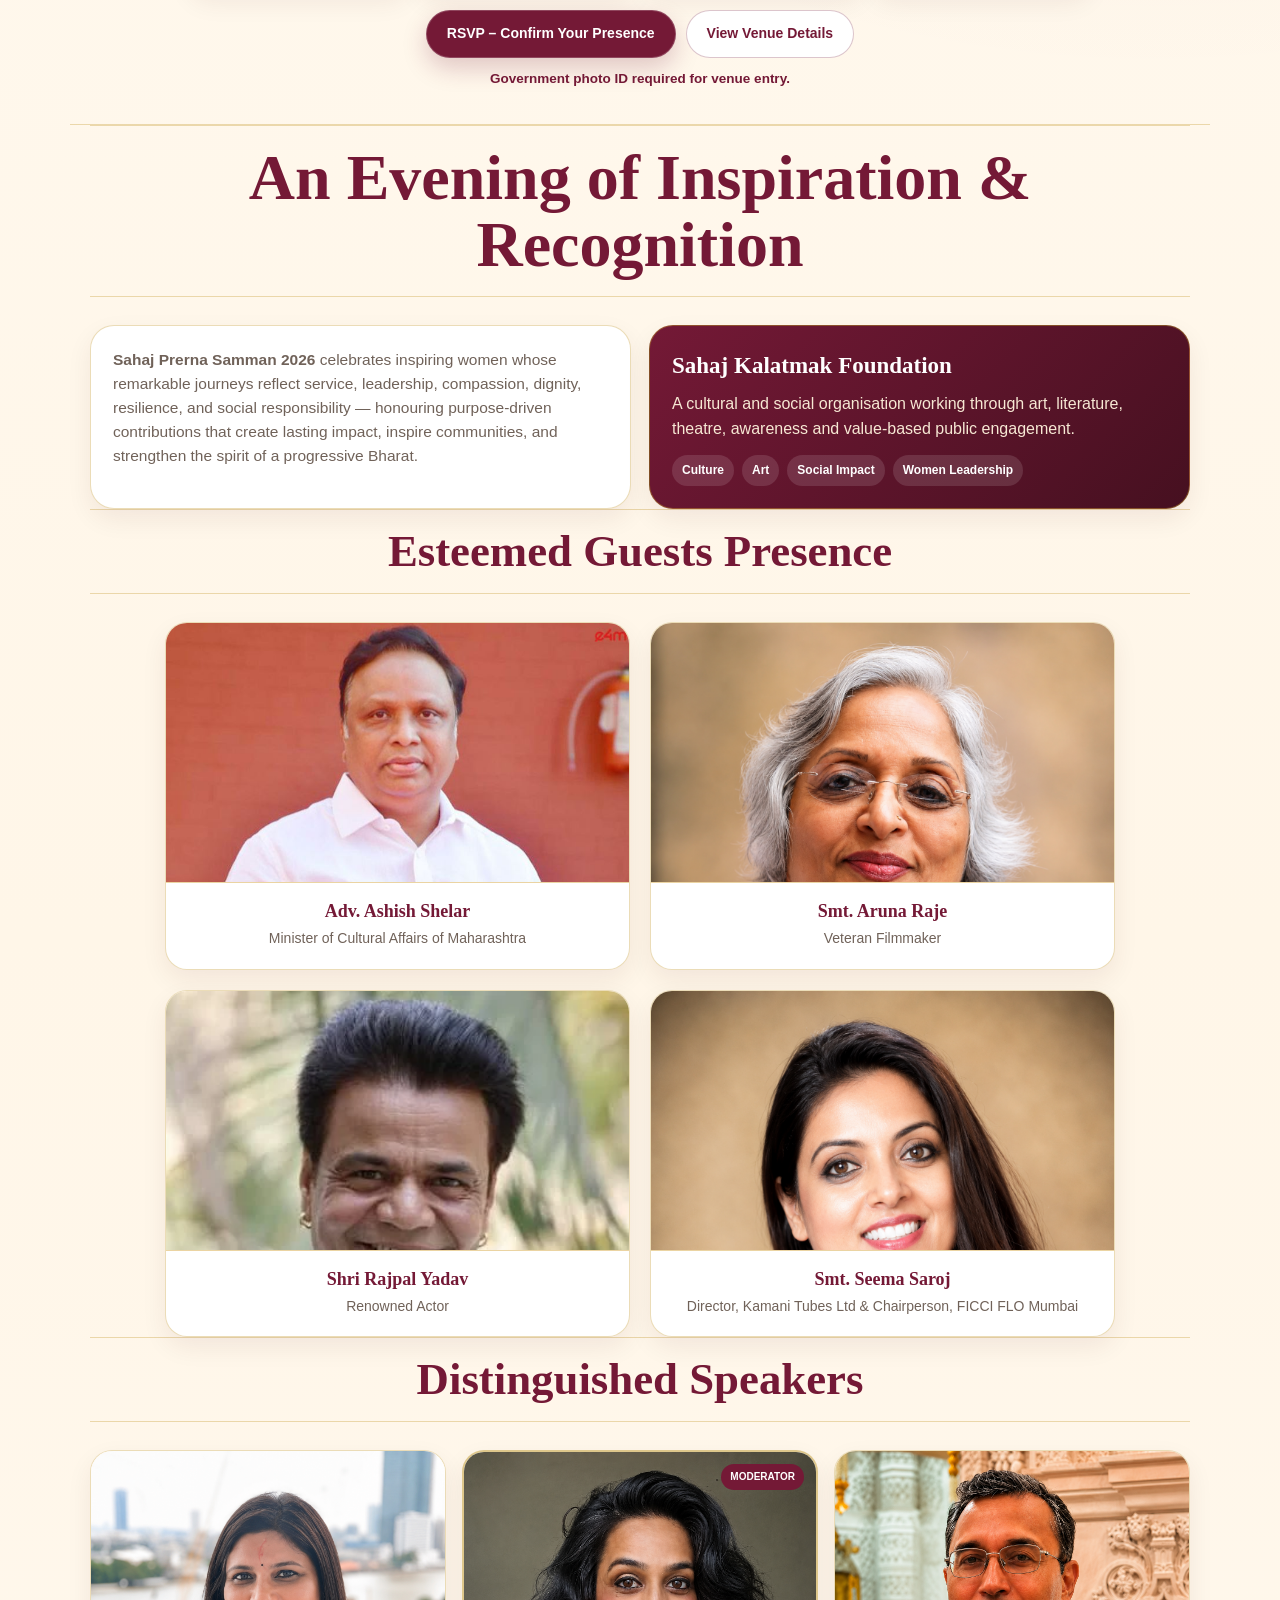
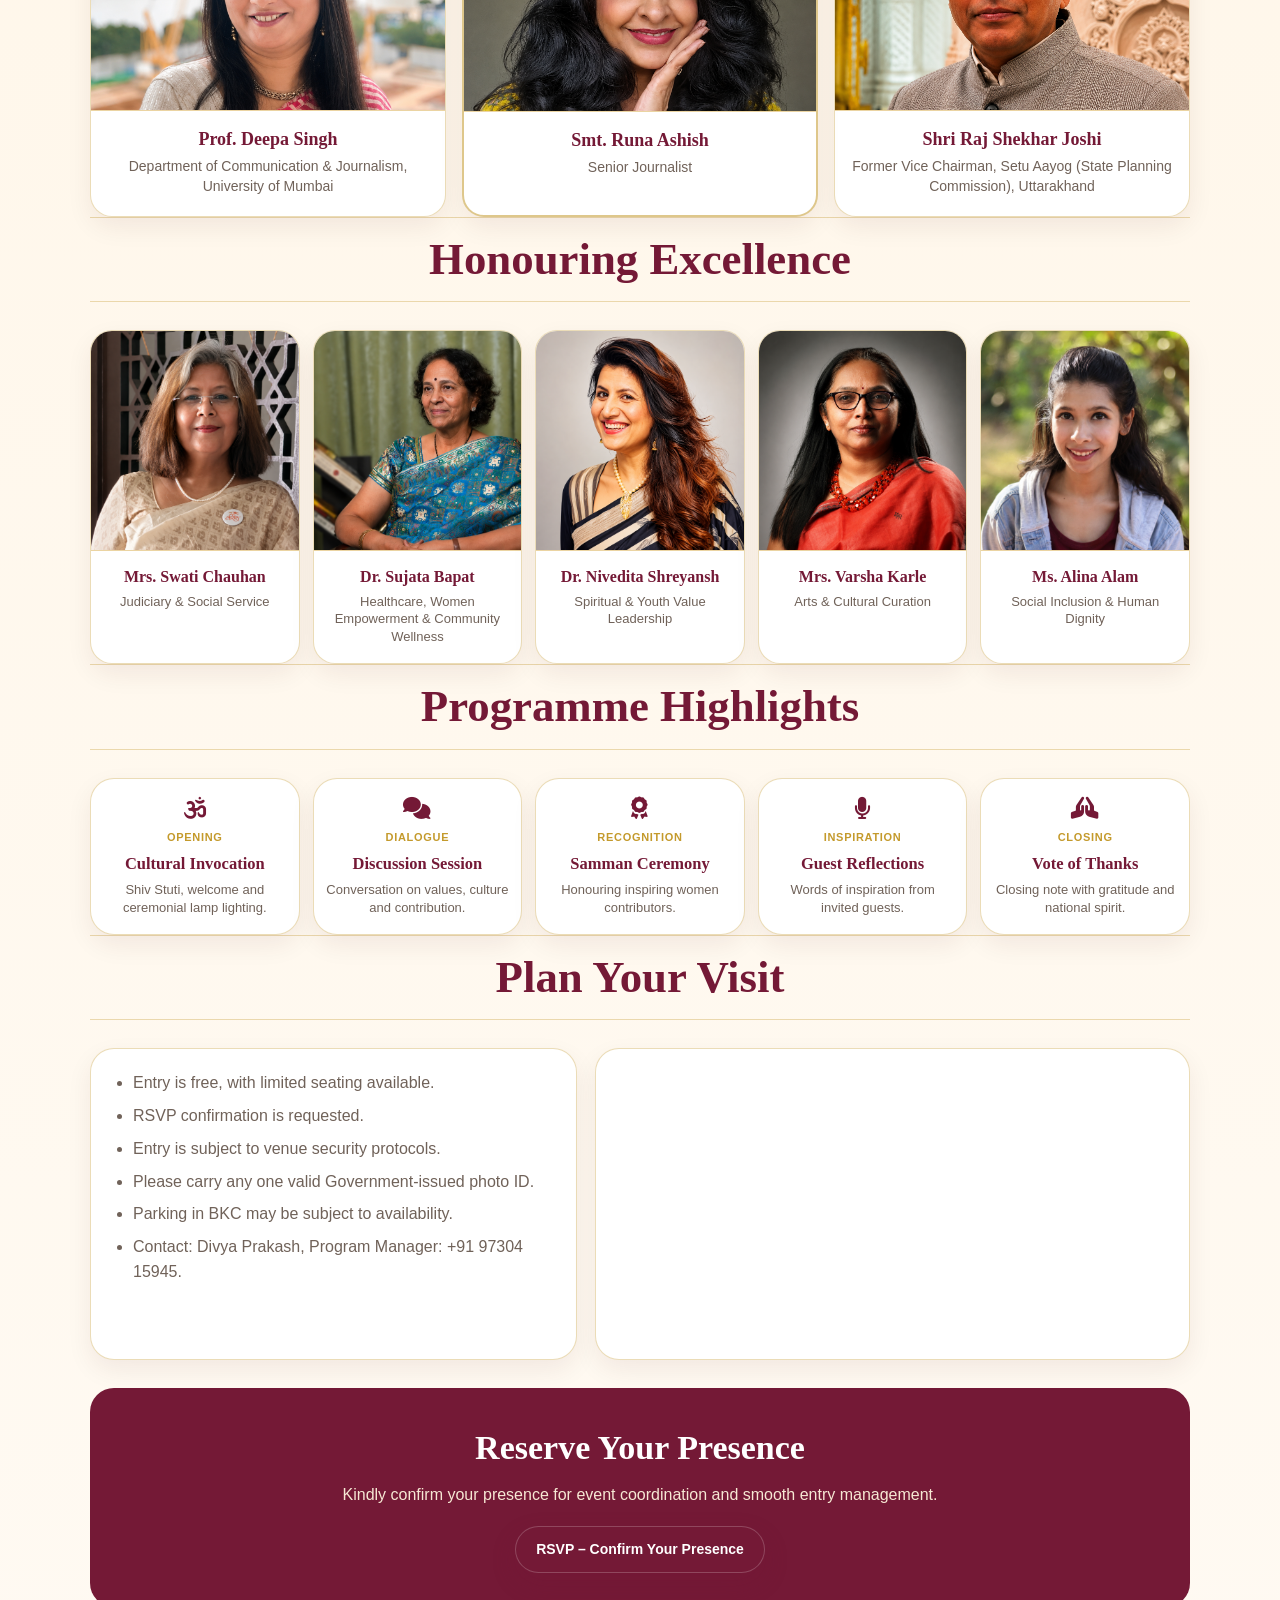
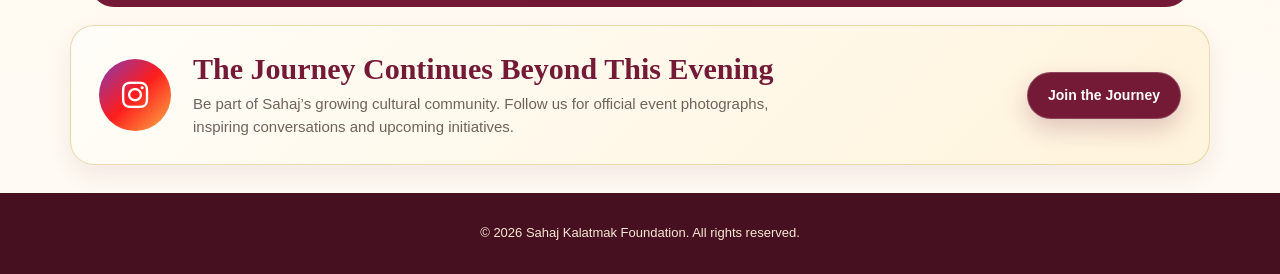
==== commit adc9f70a: "Update index.html" ====
--- a/sahajprernasamman2026/index.html
+++ b/sahajprernasamman2026/index.html
@@ -331,6 +331,14 @@
       display:grid;
       grid-template-columns:repeat(3,1fr);
       gap:16px;
+    }
+
+    .people-grid-4{
+      display:grid;
+      grid-template-columns:repeat(2,1fr);
+      gap:20px;
+      max-width:950px;
+      margin:0 auto;
     }
 
     .people-grid-5{
@@ -721,7 +729,7 @@
       .hero{padding:24px 0 30px}
       .hero-intro{text-align:left}
       h1{font-size:35px}
-      .event-bar,.people-grid-3,.people-grid-5,.highlights-grid{grid-template-columns:1fr}
+      .event-bar,.people-grid-3,.people-grid-4,.people-grid-5,.highlights-grid{grid-template-columns:1fr}
       .hero-actions .btn{width:100%}
       section{padding:32px 0}
       .section-title h2{font-size:28px}
@@ -802,7 +810,7 @@
       <div class="people-grid-4">
                 <div class="person photo-card">
           <div class="photo-box">
-            <img src="../assets/images/logo/Aruna Raje.png" alt="Adv. Ashish Shelar">
+            <img src="../assets/images/logo/Ashish Shelar.jpg" alt="Adv. Ashish Shelar">
           </div>
           <div class="person-info">
             <h3>Adv. Ashish Shelar</h3>
@@ -811,7 +819,7 @@
         </div>
         <div class="person photo-card">
           <div class="photo-box">
-            <img src="../assets/images/logo/Ashish Shelar.jpg" alt="Smt. Aruna Raje">
+            <img src="../assets/images/logo/Aruna Raje.png" alt="Smt. Aruna Raje">
           </div>
           <div class="person-info">
             <h3>Smt. Aruna Raje</h3>
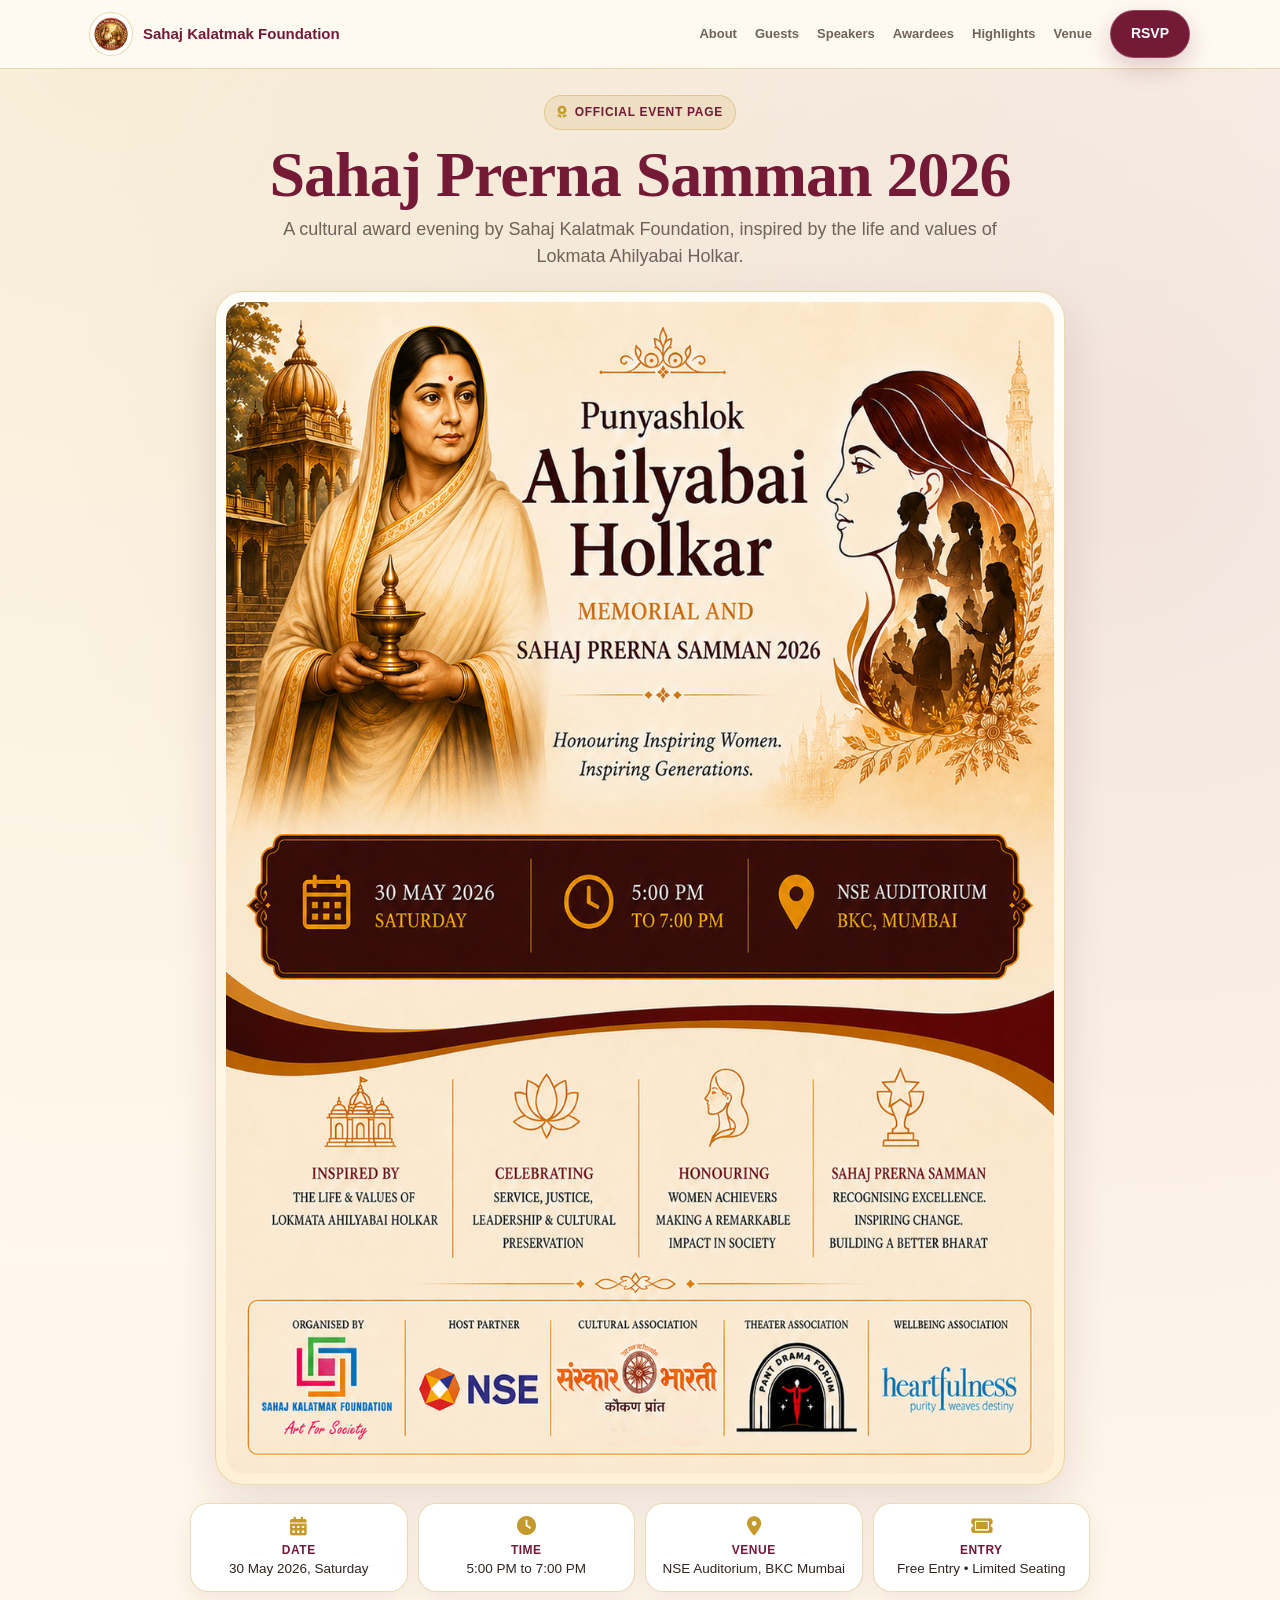
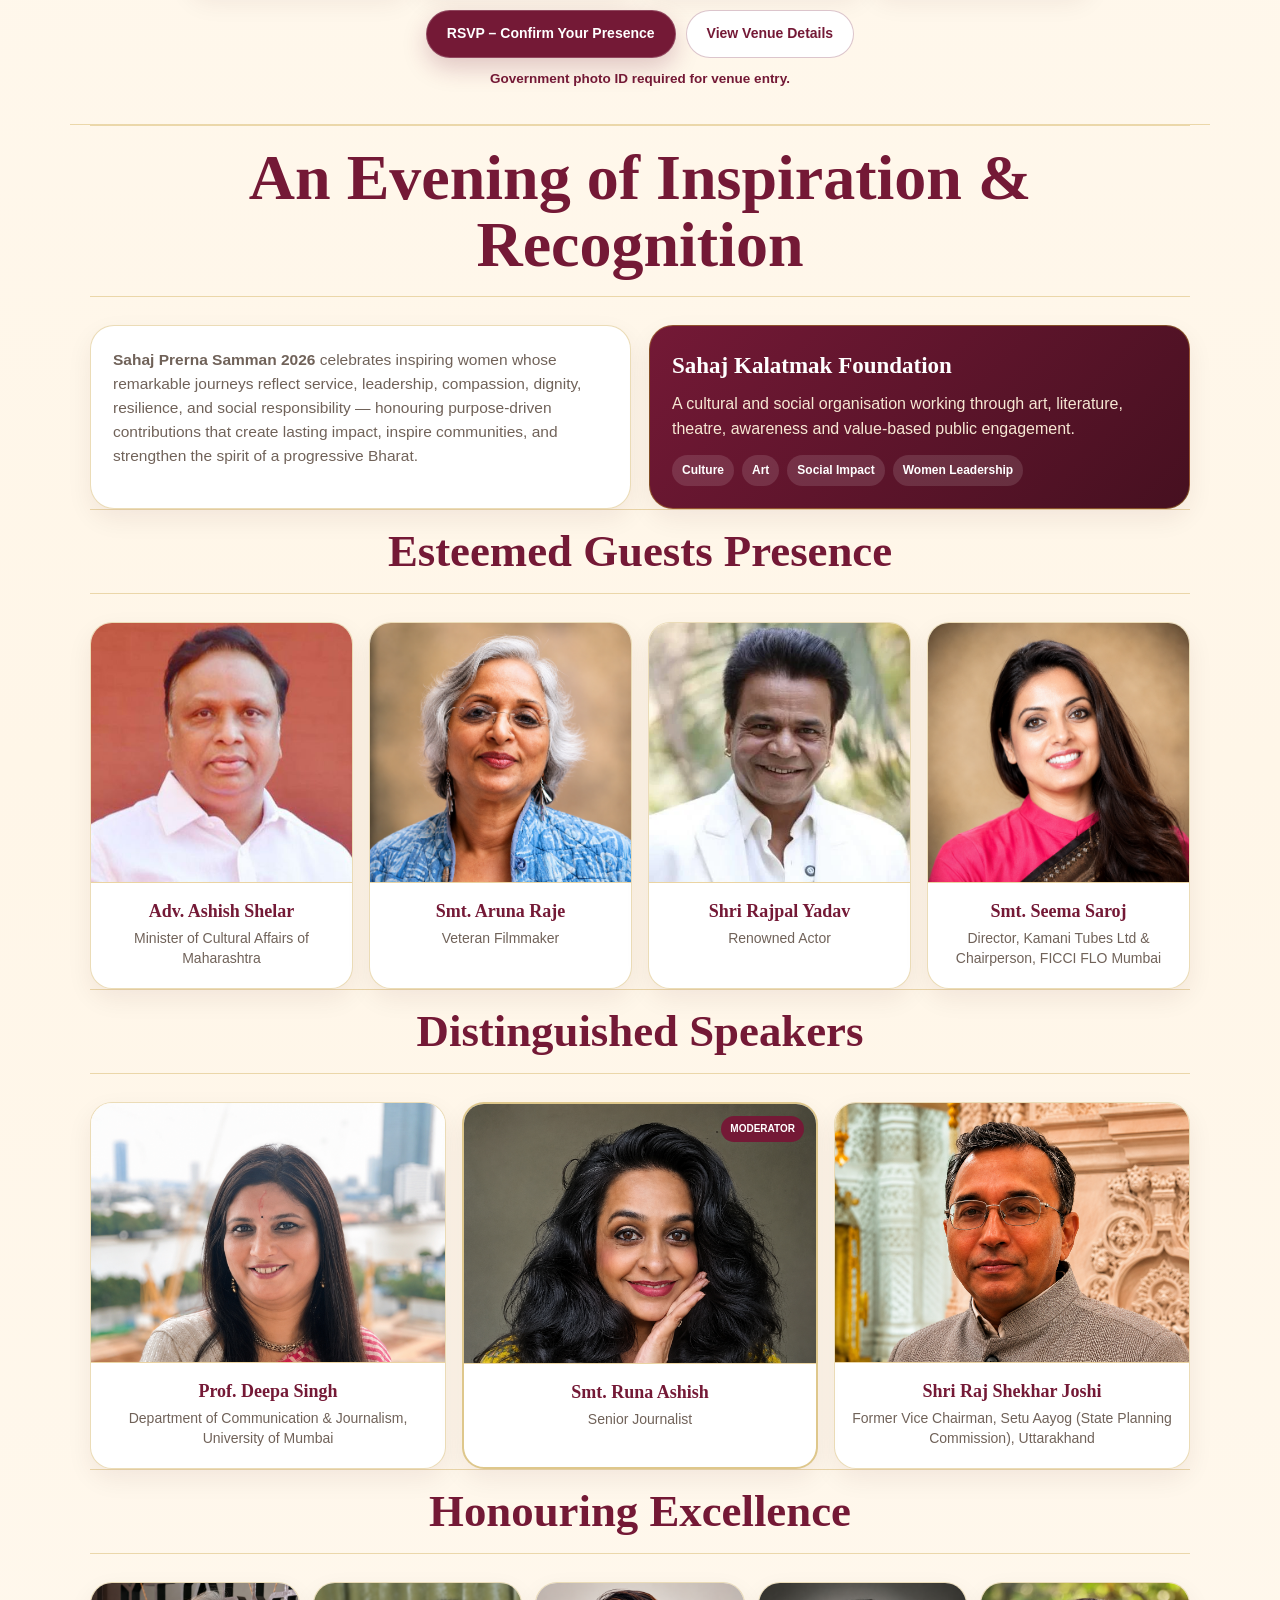
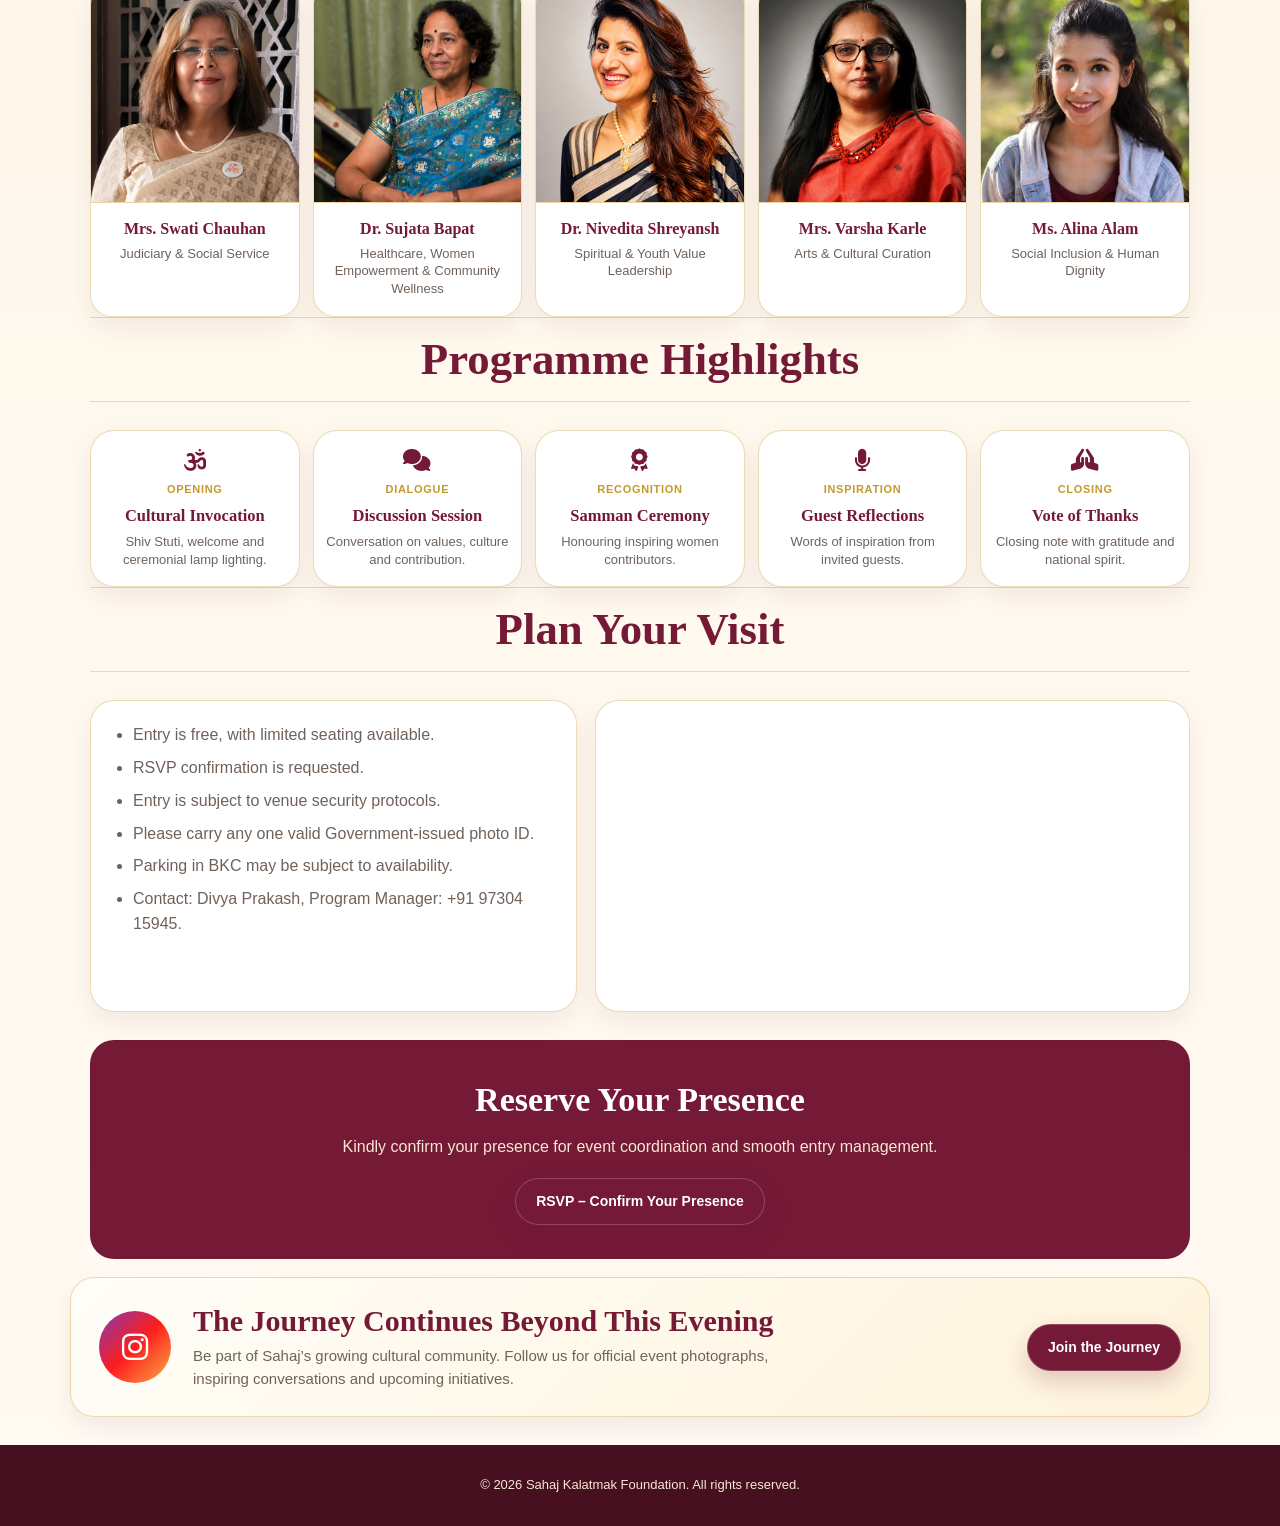
==== commit fc86beec: "Update index.html" ====
--- a/sahajprernasamman2026/index.html
+++ b/sahajprernasamman2026/index.html
@@ -333,13 +333,11 @@
       gap:16px;
     }
 
-    .people-grid-4{
-      display:grid;
-      grid-template-columns:repeat(2,1fr);
-      gap:20px;
-      max-width:950px;
-      margin:0 auto;
-    }
+  .people-grid-4{
+  display:grid;
+  grid-template-columns:repeat(4,1fr);
+  gap:16px;
+}
 
     .people-grid-5{
       display:grid;
@@ -670,11 +668,25 @@
       font-size:13px;
     }
 
-    @media(max-width:1000px){
-      .event-bar{grid-template-columns:repeat(2,1fr)}
-      .about-grid,.venue-grid{grid-template-columns:1fr}
-      .people-grid-5,.highlights-grid{grid-template-columns:repeat(3,1fr)}
-    }
+@media(max-width:1000px){
+  .event-bar{
+    grid-template-columns:repeat(2,1fr);
+  }
+
+  .about-grid,
+  .venue-grid{
+    grid-template-columns:1fr;
+  }
+
+  .people-grid-4{
+    grid-template-columns:repeat(2,1fr);
+  }
+
+  .people-grid-5,
+  .highlights-grid{
+    grid-template-columns:repeat(3,1fr);
+  }
+}
 
     @media(max-width:760px){
       .nav{min-height:66px}
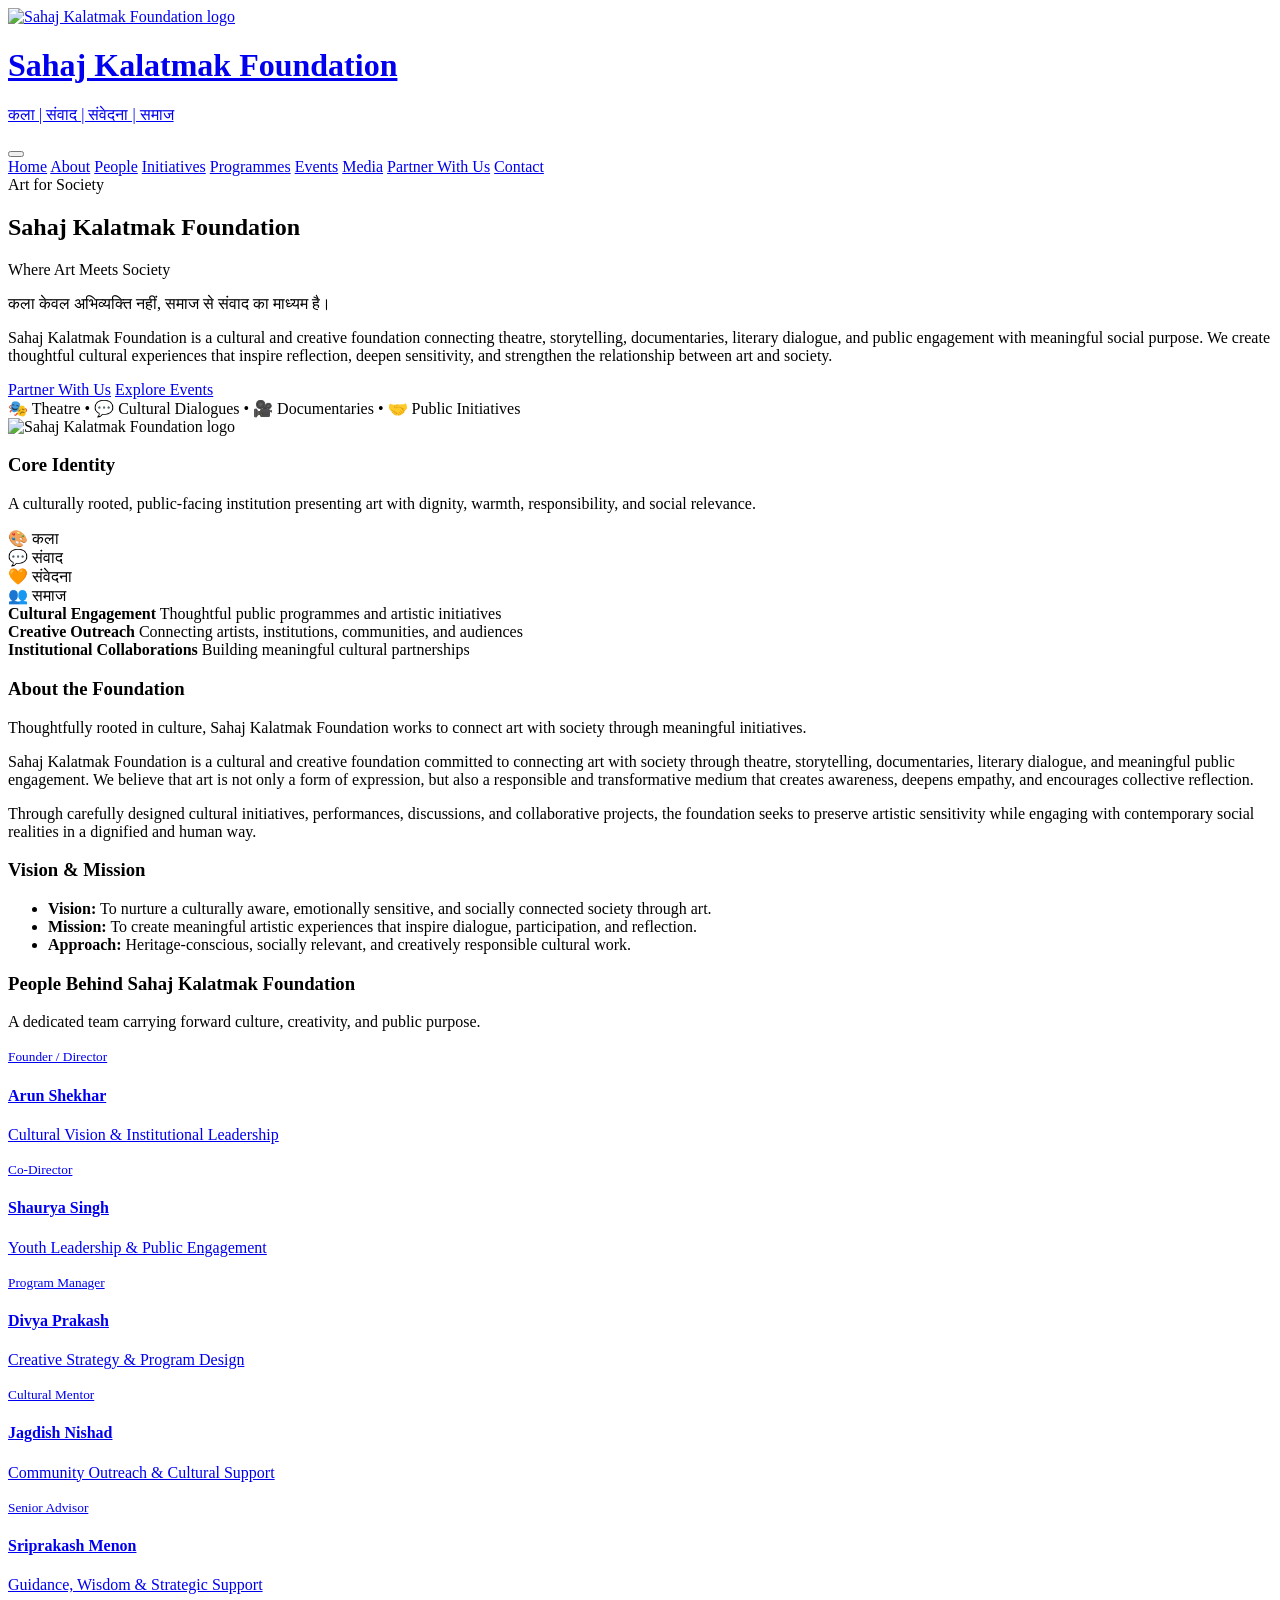
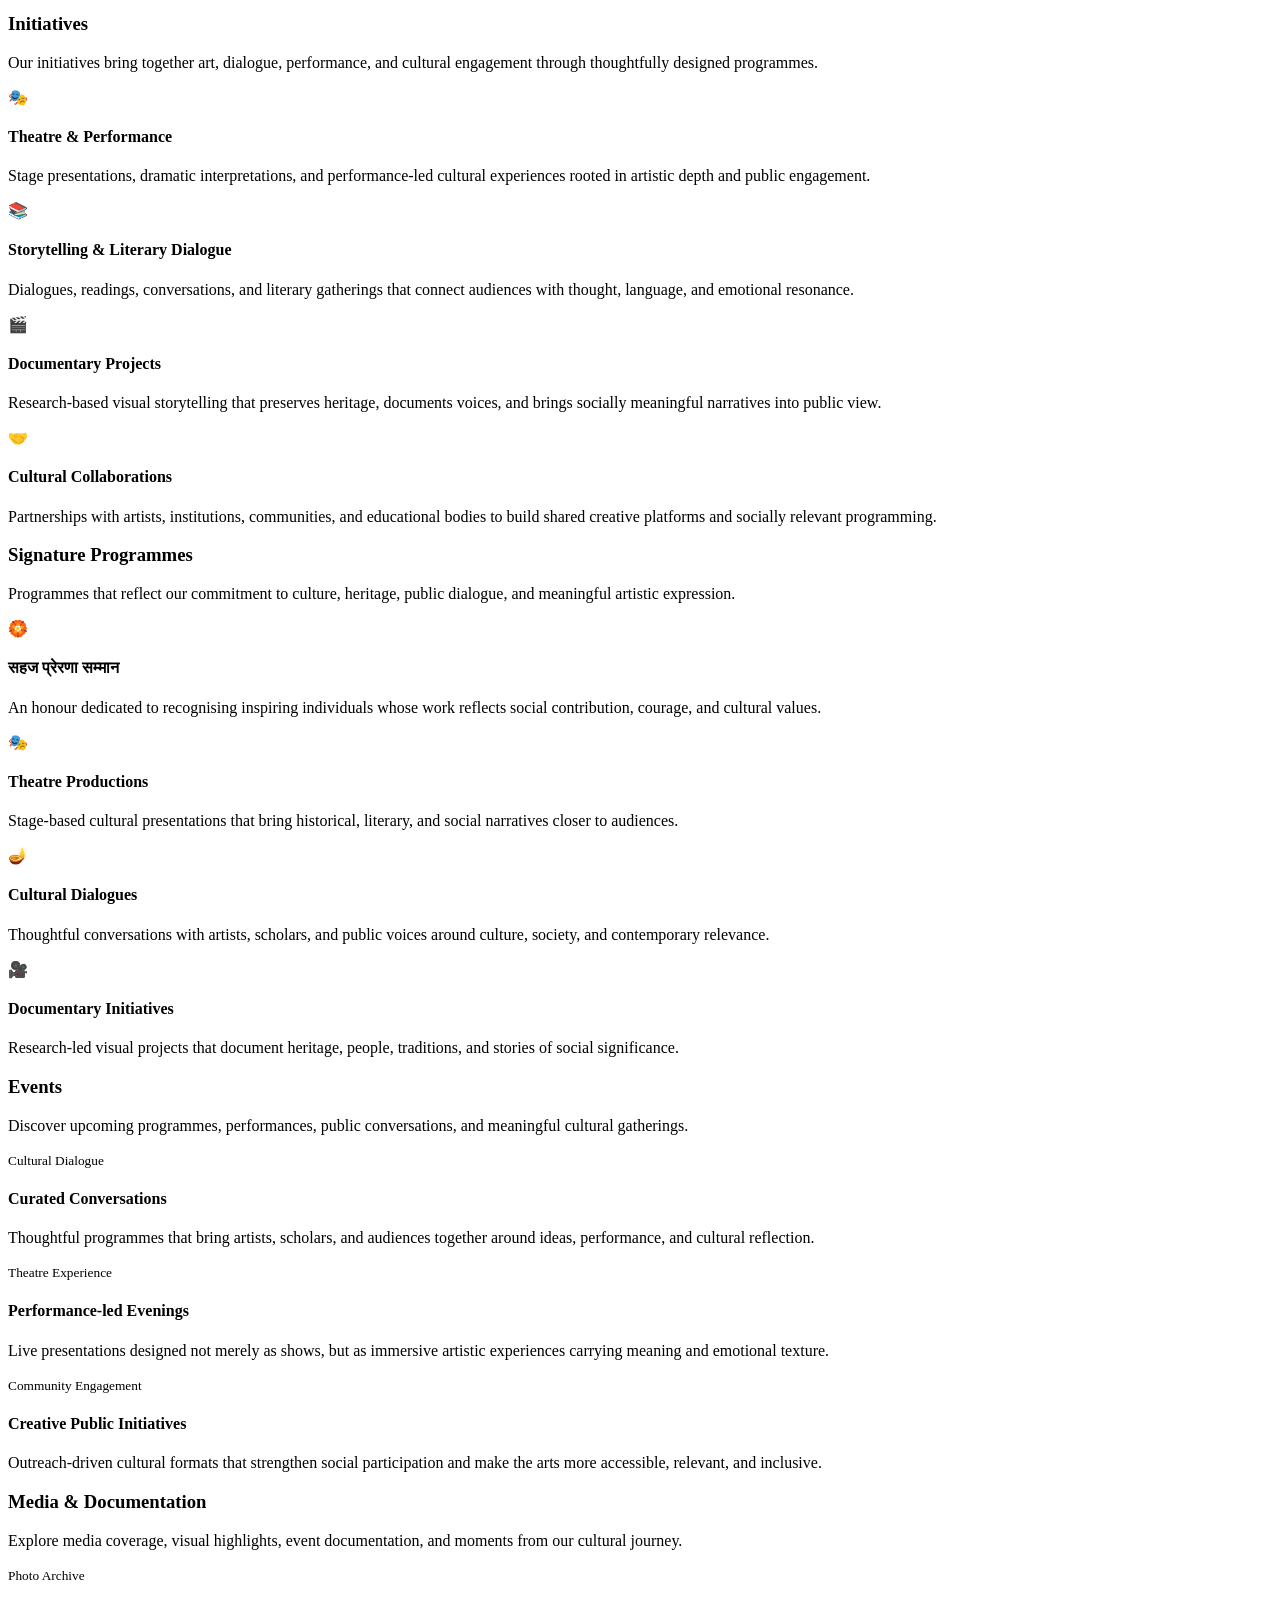
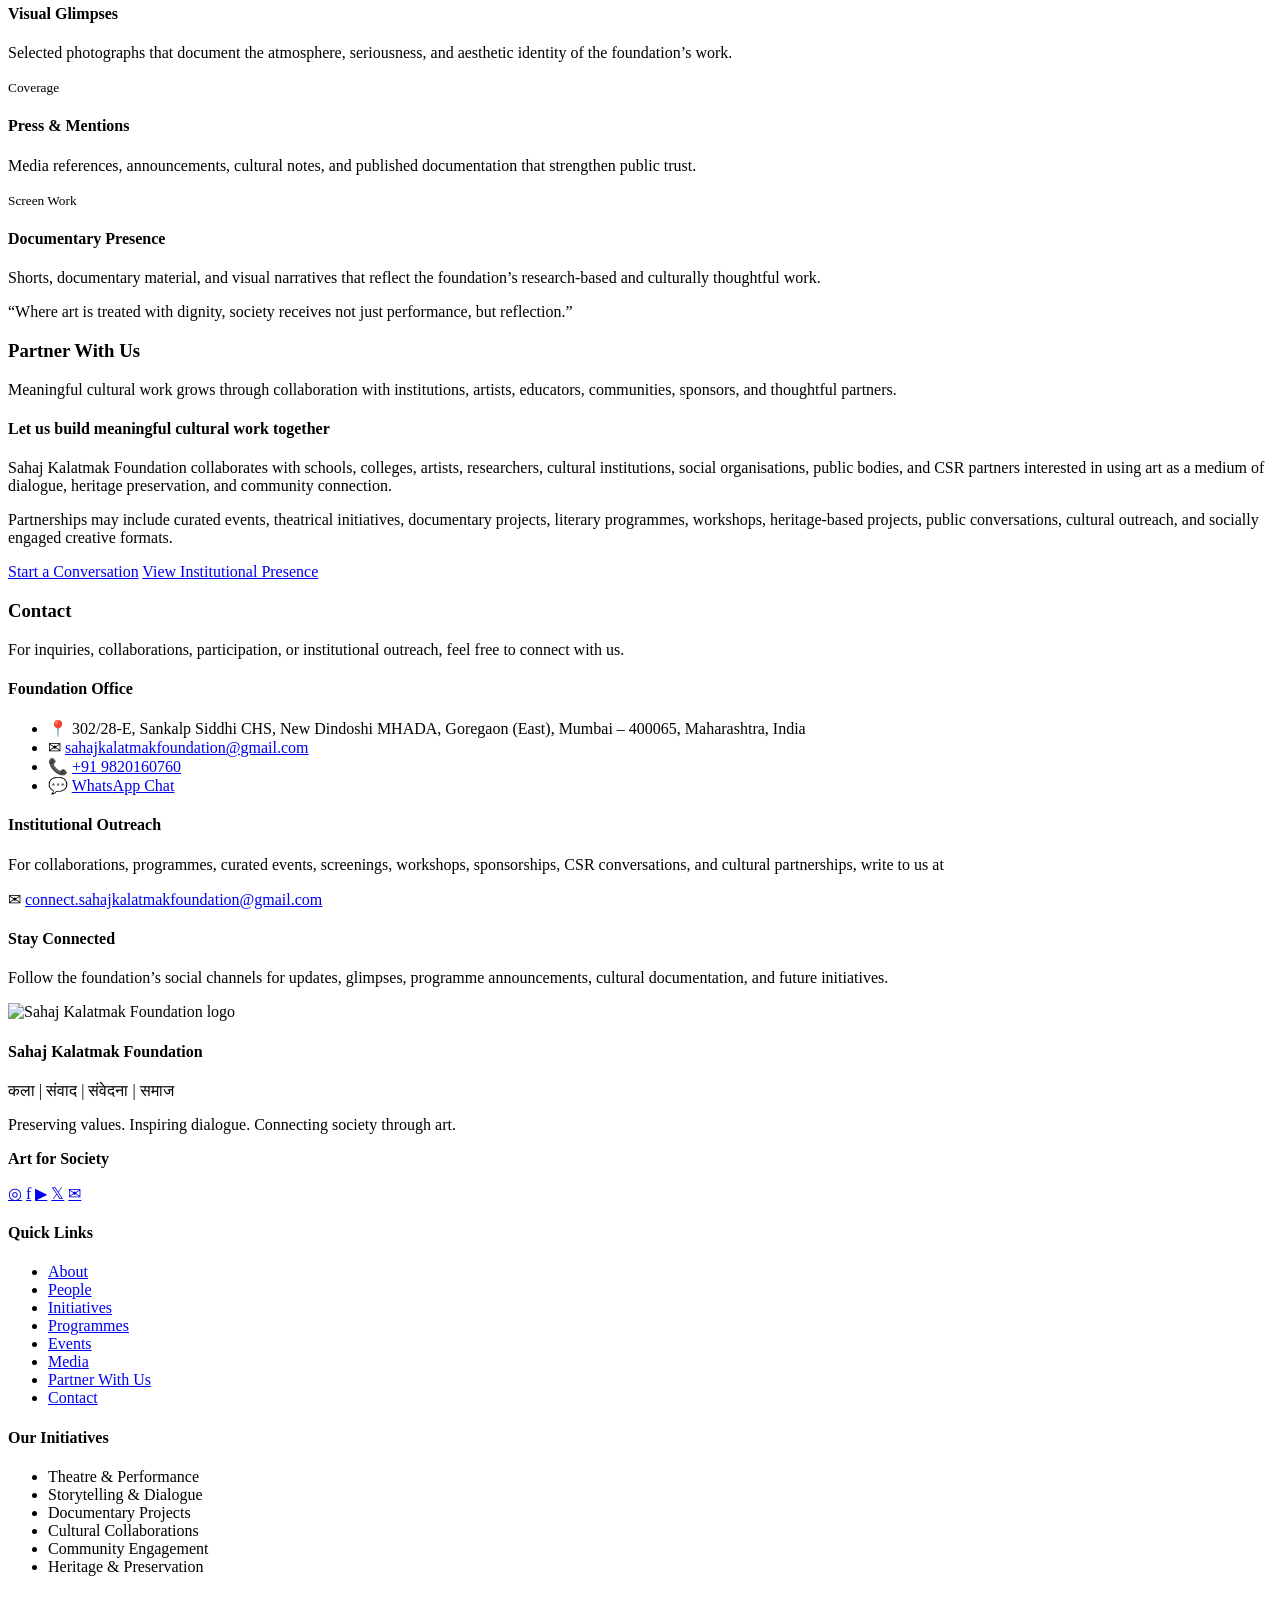
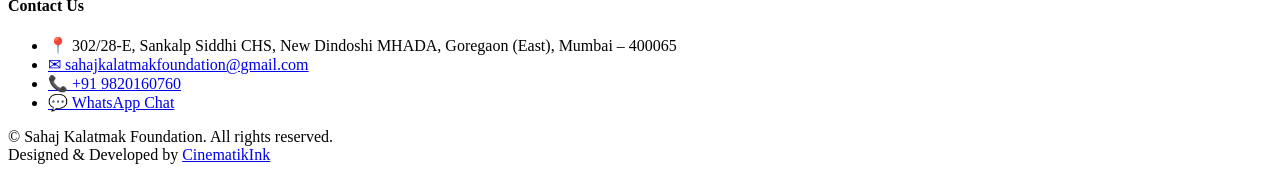
==== commit db44ac06: "Update index.html" ====
--- a/sahajprernasamman2026/index.html
+++ b/sahajprernasamman2026/index.html
@@ -3,1028 +3,577 @@
 <head>
   <meta charset="UTF-8" />
   <meta name="viewport" content="width=device-width, initial-scale=1.0" />
-  <title>Sahaj Prerna Samman 2026 | Sahaj Kalatmak Foundation</title>
-  <meta name="description" content="Official event information page for Sahaj Prerna Samman 2026 by Sahaj Kalatmak Foundation at NSE Auditorium, BKC Mumbai." />
-
-  <link rel="preconnect" href="https://cdnjs.cloudflare.com" />
-  <link rel="stylesheet" href="https://cdnjs.cloudflare.com/ajax/libs/font-awesome/6.5.0/css/all.min.css" />
-
-  <style>
-    :root{
-      --cream:#fff8ec;
-      --ivory:#fffdf8;
-      --paper:#fffaf1;
-      --maroon:#741936;
-      --deep:#461020;
-      --gold:#c49a2c;
-      --gold-soft:#f2dfb2;
-      --text:#2f241f;
-      --muted:#706259;
-      --line:rgba(196,154,44,.34);
-      --shadow:0 18px 46px rgba(70,16,32,.12);
-      --soft-shadow:0 10px 26px rgba(70,16,32,.07);
-    }
-
-    *{box-sizing:border-box}
-
-    html{scroll-behavior:smooth}
-
-    body{
-      margin:0;
-      font-family:Inter,Arial,sans-serif;
-      color:var(--text);
-      background:
-        radial-gradient(circle at 10% 0%,rgba(196,154,44,.14),transparent 26%),
-        radial-gradient(circle at 90% 10%,rgba(116,25,54,.09),transparent 25%),
-        linear-gradient(180deg,#fffaf2 0%,#fff6e8 50%,#fffaf3 100%);
-      line-height:1.55;
-    }
-
-    a{text-decoration:none;color:inherit}
-
-    .container{max-width:1140px;margin:0 auto;padding:0 20px}
-
-    .topbar{
-      position:sticky;
-      top:0;
-      z-index:50;
-      background:rgba(255,250,242,.96);
-      backdrop-filter:blur(14px);
-      border-bottom:1px solid var(--line);
-    }
-
-    .nav{
-      min-height:68px;
-      display:flex;
-      align-items:center;
-      justify-content:space-between;
-      gap:18px;
-      max-width:1140px;
-      margin:0 auto;
-      padding:8px 20px;
-      position:relative;
-    }
-
-    .brand{
-      display:flex;
-      align-items:center;
-      gap:11px;
-      color:var(--maroon);
-      font-weight:800;
-      font-size:15px;
-      white-space:nowrap;
-    }
-
-    .brand-logo{
-      width:42px;
-      height:42px;
-      border-radius:50%;
-      object-fit:contain;
-      background:#fff;
-      padding:4px;
-      box-shadow:0 0 0 1px var(--line);
-    }
-
-    .nav-links{
-      display:flex;
-      align-items:center;
-      gap:18px;
-      font-size:13px;
-      font-weight:700;
-      color:var(--muted);
-    }
-
-    .nav-links a:hover{color:var(--maroon)}
-
-    .nav-toggle,.hamburger{display:none}
-
-    .btn{
-      display:inline-flex;
-      align-items:center;
-      justify-content:center;
-      gap:8px;
-      padding:12px 20px;
-      border-radius:999px;
-      background:var(--maroon);
-      color:#fff!important;
-      font-weight:800;
-      font-size:14px;
-      border:1px solid rgba(255,255,255,.20);
-      box-shadow:0 10px 24px rgba(116,25,54,.22);
-    }
-
-    .btn.secondary{
-      background:#fff;
-      color:var(--maroon)!important;
-      border:1px solid rgba(116,25,54,.25);
-      box-shadow:none;
-    }
-
-    .hero{
-      padding:26px 0 34px;
-      border-bottom:1px solid var(--line);
-    }
-
-    .hero-intro{
-      text-align:center;
-      max-width:850px;
-      margin:0 auto 20px;
-    }
-
-    .label{
-      display:inline-flex;
-      align-items:center;
-      gap:8px;
-      padding:7px 12px;
-      border-radius:999px;
-      background:rgba(196,154,44,.13);
-      border:1px solid var(--line);
-      color:var(--maroon);
-      font-size:12px;
-      font-weight:900;
-      letter-spacing:.7px;
-      text-transform:uppercase;
-      margin-bottom:12px;
-    }
-
-    .label i{color:var(--gold)}
-
-    h1{
-      margin:0 0 8px;
-      color:var(--maroon);
-      font-family:Georgia,"Times New Roman",serif;
-      font-size:clamp(38px,5vw,64px);
-      line-height:1.03;
-      letter-spacing:-1px;
-    }
-
-    .hero-intro p{
-      margin:0 auto;
-      color:var(--muted);
-      font-size:18px;
-      max-width:760px;
-    }
-
-    .poster-hero{
-      max-width:850px;
-      margin:0 auto;
-      background:linear-gradient(180deg,#fffdf8,#fff1d7);
-      border:1px solid var(--line);
-      border-radius:28px;
-      padding:10px;
-      box-shadow:var(--shadow);
-    }
-
-    .poster-hero img{
-      display:block;
-      width:100%;
-      height:auto;
-      border-radius:18px;
-      background:#f2e3cb;
-    }
-
-    .event-bar{
-      max-width:900px;
-      margin:18px auto 0;
-      display:grid;
-      grid-template-columns:repeat(4,1fr);
-      gap:10px;
-    }
-
-    .event-item{
-      background:#fff;
-      border:1px solid var(--line);
-      border-radius:18px;
-      padding:13px 12px;
-      text-align:center;
-      box-shadow:var(--soft-shadow);
-    }
-
-    .event-item i{
-      display:block;
-      color:var(--gold);
-      font-size:19px;
-      margin-bottom:5px;
-    }
-
-    .event-item b{
-      display:block;
-      color:var(--maroon);
-      font-size:12px;
-      text-transform:uppercase;
-      letter-spacing:.5px;
-    }
-
-    .event-item span{
-      display:block;
-      color:var(--text);
-      font-size:13.5px;
-      line-height:1.35;
-    }
-
-    .hero-actions{
-      margin:18px auto 0;
-      display:flex;
-      justify-content:center;
-      gap:10px;
-      flex-wrap:wrap;
-    }
-
-    .entry-note{
-      text-align:center;
-      margin-top:11px;
-      font-size:13.5px;
-      color:var(--maroon);
-      font-weight:800;
-    }
-
-    section{
-      padding:38px 0;
-      scroll-margin-top:82px;
-    }
-
-.section-title{
-  text-align:center;
-  margin:0 0 28px;
-  padding:18px 0;
-  border-top:1px solid var(--line);
-  border-bottom:1px solid var(--line);
-  display:flex;
-  align-items:center;
-  justify-content:center;
-}
-
-.section-title h2{
-  margin:0;
-  color:var(--maroon);
-  font-family:Georgia,"Times New Roman",serif;
-  line-height:1.05;
-  font-weight:700;
-}
-
-/* HERO STYLE TITLE */
-.section-title.hero-title h2{
-  font-size:clamp(40px,5vw,64px);
-}
-
-/* STANDARD SECTION TITLES */
-.section-title.standard h2{
-  font-size:clamp(30px,3.5vw,46px);
-}
-
-    .panel{
-      background:#fff;
-      border:1px solid var(--line);
-      border-radius:24px;
-      box-shadow:var(--soft-shadow);
-    }
-
-    .panel-pad{padding:22px}
-
-    .about-grid{
-      display:grid;
-      grid-template-columns:1fr 1fr;
-      gap:18px;
-    }
-
-    .about-card p{
-      margin:0;
-      color:var(--muted);
-      font-size:15.5px;
-    }
-
-    .foundation-card{
-      background:linear-gradient(135deg,var(--maroon),var(--deep));
-      color:#fff;
-      border-color:rgba(196,154,44,.45);
-    }
-
-    .foundation-card h3{
-      margin:0 0 8px;
-      color:#fff;
-      font-family:Georgia,"Times New Roman",serif;
-      font-size:23px;
-    }
-
-    .foundation-card p{
-      margin:0;
-      color:#f7e8d4;
-    }
-
-    .tags{
-      display:flex;
-      gap:8px;
-      flex-wrap:wrap;
-      margin-top:14px;
-    }
-
-    .tags span{
-      padding:6px 10px;
-      border-radius:999px;
-      background:rgba(255,255,255,.12);
-      font-size:12px;
-      font-weight:800;
-      color:#fff;
-    }
-
-    .people-grid-3{
-      display:grid;
-      grid-template-columns:repeat(3,1fr);
-      gap:16px;
-    }
-
-  .people-grid-4{
-  display:grid;
-  grid-template-columns:repeat(4,1fr);
-  gap:16px;
-}
-
-    .people-grid-5{
-      display:grid;
-      grid-template-columns:repeat(5,1fr);
-      gap:13px;
-    }
-
-    .person{
-      background:#fff;
-      border:1px solid var(--line);
-      border-radius:22px;
-      padding:20px 14px;
-      text-align:center;
-      min-height:210px;
-      display:flex;
-      flex-direction:column;
-      align-items:center;
-      justify-content:center;
-      box-shadow:var(--soft-shadow);
-    }
-
-    .photo-card{
-      padding:0;
-      overflow:hidden;
-      min-height:auto;
-      justify-content:flex-start;
-    }
-
-    .photo-box{
-      width:100%;
-      height:260px;
-      background:#fff3df;
-      border-bottom:1px solid var(--line);
-    }
-
-    .photo-box img{
-      width:100%;
-      height:100%;
-      object-fit:cover;
-      object-position:center top;
-      display:block;
-    }
-
-    .photo-placeholder-box{
-      width:100%;
-      height:260px;
-      display:flex;
-      align-items:center;
-      justify-content:center;
-      background:linear-gradient(135deg,#fff9ec,#f2dca8);
-      color:var(--maroon);
-      font-size:48px;
-      border-bottom:1px solid var(--line);
-    }
-
-    .person-info{
-      padding:18px 16px 20px;
-    }
-
-    .avatar{
-      width:86px;
-      height:86px;
-      border-radius:50%;
-      padding:5px;
-      background:linear-gradient(135deg,var(--gold-soft),var(--gold),var(--maroon));
-      margin-bottom:13px;
-    }
-
-    .avatar-inner{
-      width:100%;
-      height:100%;
-      border-radius:50%;
-      background:linear-gradient(135deg,#fff9ec,#f2dca8);
-      display:flex;
-      align-items:center;
-      justify-content:center;
-      color:var(--maroon);
-      font-size:26px;
-      border:3px solid #fff;
-      overflow:hidden;
-    }
-
-    .avatar-inner img{
-      width:100%;
-      height:100%;
-      object-fit:cover;
-      display:block;
-    }
-
-    .person h3{
-      margin:0 0 6px;
-      color:var(--maroon);
-      font-family:Georgia,"Times New Roman",serif;
-      font-size:18px;
-      line-height:1.22;
-    }
-
-    .person p{
-      margin:0;
-      color:var(--muted);
-      font-size:14px;
-      line-height:1.4;
-    }
-
-.chip{
-  display:none;
-}
-
-    .session-panel{
-      background:transparent;
-      border:0;
-      border-radius:0;
-      padding:0;
-      box-shadow:none;
-    }
-
-   .moderator{
-  position:relative;
-  border:2px solid rgba(196,154,44,.55);
-}
-
-    .moderator-badge{
-      position:absolute;
-      top:12px;
-      right:12px;
-      background:var(--maroon);
-      color:#fff;
-      padding:5px 9px;
-      border-radius:999px;
-      font-size:10px;
-      font-weight:900;
-      text-transform:uppercase;
-    }
-
-.awardee-photo{
-  padding:0;
-  overflow:hidden;
-  min-height:auto;
-  justify-content:flex-start;
-}
-
-.awardee-photo .photo-box{
-  height:220px;
-}
-
-.awardee-photo .person-info{
-  padding:16px 14px 18px;
-}
-
-.awardee-photo h3{
-  font-size:16px;
-  margin-bottom:6px;
-}
-
-.awardee-photo p{
-  font-size:13px;
-  line-height:1.35;
-}
-
-    .highlights-grid{
-      display:grid;
-      grid-template-columns:repeat(5,1fr);
-      gap:13px;
-    }
-
-    .highlight{
-      padding:18px 12px;
-      text-align:center;
-    }
-
-    .highlight i{
-      font-size:22px;
-      color:var(--maroon);
-      margin-bottom:10px;
-    }
-
-    .highlight b{
-      display:block;
-      color:var(--gold);
-      font-size:11px;
-      text-transform:uppercase;
-      letter-spacing:.7px;
-      margin-bottom:5px;
-    }
-
-    .highlight h3{
-      margin:0 0 5px;
-      color:var(--maroon);
-      font-family:Georgia,"Times New Roman",serif;
-      font-size:16.5px;
-    }
-
-    .highlight p{
-      margin:0;
-      color:var(--muted);
-      font-size:13px;
-      line-height:1.35;
-    }
-
-    .venue-grid{
-      display:grid;
-      grid-template-columns:.9fr 1.1fr;
-      gap:18px;
-    }
-
-    .notes{
-      margin:0;
-      padding-left:20px;
-      color:var(--muted);
-    }
-
-    .notes li{margin-bottom:8px}
-
-    .map{
-      min-height:310px;
-      overflow:hidden;
-    }
-
-    .map iframe{
-      border:0;
-      width:100%;
-      height:100%;
-      min-height:310px;
-      display:block;
-    }
-
-    .cta{
-      margin-top:28px;
-      background:var(--maroon);
-      border-radius:24px;
-      color:#fff;
-      text-align:center;
-      padding:34px 20px;
-    }
-
-    .cta h2{
-      margin:0 0 8px;
-      font-family:Georgia,"Times New Roman",serif;
-      font-size:34px;
-    }
-
-    .cta p{
-      margin:0 auto 18px;
-      color:#f7e8d4;
-      max-width:640px;
-    }
-
-
-.social-connect{
-  padding:18px 0 10px;
-}
-
-.instagram-panel{
-  display:flex;
-  align-items:center;
-  justify-content:space-between;
-  gap:22px;
-  background:linear-gradient(135deg,#fffdf8,#fff4dc);
-  border:1px solid var(--line);
-  border-radius:24px;
-  padding:26px 28px;
-  box-shadow:var(--soft-shadow);
-}
-
-.ig-icon{
-  width:72px;
-  height:72px;
-  border-radius:50%;
-  background:linear-gradient(135deg,#833ab4,#fd1d1d,#fcb045);
-  display:flex;
-  align-items:center;
-  justify-content:center;
-  color:#fff;
-  font-size:30px;
-  flex-shrink:0;
-}
-
-.instagram-content{
-  flex:1;
-}
-
-.instagram-content h2{
-  margin:0 0 8px;
-  color:var(--maroon);
-  font-family:Georgia,"Times New Roman",serif;
-  font-size:30px;
-  line-height:1.1;
-}
-
-.instagram-content p{
-  margin:0;
-  color:var(--muted);
-  font-size:15px;
-  line-height:1.5;
-  max-width:620px;
-}
-
-.instagram-btn{
-  white-space:nowrap;
-}
-
-@media(max-width:760px){
-  .instagram-panel{
-    flex-direction:column;
-    text-align:center;
-    padding:22px 18px;
-  }
-
-  .instagram-content h2{
-    font-size:24px;
-  }
-
-  .instagram-btn{
-    width:100%;
-  }
-}
-
-
-
-
-    
-    footer{
-      margin-top:18px;
-      padding:30px 18px;
-      background:var(--deep);
-      color:#f7e8d4;
-      text-align:center;
-      font-size:13px;
-    }
-
-@media(max-width:1000px){
-  .event-bar{
-    grid-template-columns:repeat(2,1fr);
-  }
-
-  .about-grid,
-  .venue-grid{
-    grid-template-columns:1fr;
-  }
-
-  .people-grid-4{
-    grid-template-columns:repeat(2,1fr);
-  }
-
-  .people-grid-5,
-  .highlights-grid{
-    grid-template-columns:repeat(3,1fr);
-  }
-}
-
-    @media(max-width:760px){
-      .nav{min-height:66px}
-      .brand{font-size:13px;white-space:normal}
-      .brand-logo{width:38px;height:38px}
-      .hamburger{
-        display:flex;
-        width:42px;
-        height:42px;
-        border:1px solid var(--line);
-        border-radius:12px;
-        align-items:center;
-        justify-content:center;
-        background:#fff;
-      }
-      .hamburger span,
-      .hamburger span:before,
-      .hamburger span:after{
-        content:"";
-        display:block;
-        width:20px;
-        height:2px;
-        background:var(--maroon);
-        position:relative;
-      }
-      .hamburger span:before{position:absolute;top:-7px}
-      .hamburger span:after{position:absolute;top:7px}
-      .nav-links{
-        display:none;
-        position:absolute;
-        top:66px;
-        left:14px;
-        right:14px;
-        flex-direction:column;
-        align-items:stretch;
-        gap:0;
-        background:#fffaf1;
-        border:1px solid var(--line);
-        border-radius:18px;
-        box-shadow:var(--shadow);
-        overflow:hidden;
-      }
-      .nav-links a{
-        padding:13px 16px;
-        border-bottom:1px solid rgba(196,154,44,.18);
-      }
-      .nav-links .btn{
-        margin:12px;
-        width:calc(100% - 24px);
-      }
-      .nav-toggle:checked~.nav-links{display:flex}
-      .hero{padding:24px 0 30px}
-      .hero-intro{text-align:left}
-      h1{font-size:35px}
-      .event-bar,.people-grid-3,.people-grid-4,.people-grid-5,.highlights-grid{grid-template-columns:1fr}
-      .hero-actions .btn{width:100%}
-      section{padding:32px 0}
-      .section-title h2{font-size:28px}
-      .poster-hero{padding:8px;border-radius:20px}
-      .poster-hero img{border-radius:14px}
-      .cta h2{font-size:30px}
-    }
-  </style>
+
+  <title>Sahaj Kalatmak Foundation | Art for Society</title>
+  <meta
+    name="description"
+    content="Sahaj Kalatmak Foundation is a cultural and creative foundation connecting art with society through theatre, storytelling, documentaries, dialogue, and meaningful public engagement."
+  />
+
+  <link rel="icon" type="image/png" href="assets/images/common/favicon.png" />
+  <link rel="stylesheet" href="assets/css/variables.css" />
+  <link rel="stylesheet" href="assets/css/style.css" />
+  <link rel="stylesheet" href="assets/css/responsive.css" />
 </head>
 
 <body>
-  <header class="topbar">
-    <nav class="nav">
-      <div class="brand">
-        <img src="../assets/images/logo/eventlogo.jpg" alt="Sahaj Kalatmak Foundation" class="brand-logo" />
-        <span>Sahaj Kalatmak Foundation</span>
-      </div>
-      <input class="nav-toggle" type="checkbox" id="menu-toggle" />
-      <label class="hamburger" for="menu-toggle" aria-label="Open menu"><span></span></label>
-      <div class="nav-links">
+  <header class="site-header">
+    <div class="wrap nav">
+      <a href="index.html" class="brand" aria-label="Sahaj Kalatmak Foundation Home">
+        <div class="brand__logo">
+          <img src="assets/images/logo/sahaj-logo.jpg" alt="Sahaj Kalatmak Foundation logo" />
+        </div>
+        <div class="brand__text">
+          <h1>Sahaj Kalatmak Foundation</h1>
+          <p>कला | संवाद | संवेदना | समाज</p>
+        </div>
+      </a>
+
+      <button class="nav-toggle" type="button" aria-label="Open navigation menu" aria-expanded="false">
+        <span></span>
+        <span></span>
+        <span></span>
+      </button>
+
+      <nav class="nav__menu" aria-label="Primary navigation">
+        <a href="#home">Home</a>
         <a href="#about">About</a>
-        <a href="#guests">Guests</a>
-        <a href="#session">Speakers</a>
-        <a href="#awardees">Awardees</a>
-        <a href="#highlights">Highlights</a>
-        <a href="#venue">Venue</a>
-        <a class="btn" href="https://www.sahajkalatmakfoundation.org/rsvp">RSVP</a>
-      </div>
-    </nav>
+        <a href="#people">People</a>
+        <a href="#initiatives">Initiatives</a>
+        <a href="#signature-programmes">Programmes</a>
+        <a href="#events">Events</a>
+        <a href="#media">Media</a>
+        <a href="#collaborate">Partner With Us</a>
+        <a href="#contact">Contact</a>
+      </nav>
+    </div>
   </header>
 
   <main>
-    <section class="hero container">
-      <div class="hero-intro">
-        <div class="label"><i class="fa-solid fa-award"></i> Official Event Page</div>
-        <h1>Sahaj Prerna Samman 2026</h1>
-        <p>A cultural award evening by Sahaj Kalatmak Foundation, inspired by the life and values of Lokmata Ahilyabai Holkar.</p>
-      </div>
-
-      <div class="poster-hero">
-        <img src="../assets/images/logo/formPoster1.png" alt="Sahaj Prerna Samman 2026 Poster" />
-      </div>
-
-      <div class="event-bar">
-        <div class="event-item"><i class="fa-solid fa-calendar-days"></i><b>Date</b><span>30 May 2026, Saturday</span></div>
-        <div class="event-item"><i class="fa-solid fa-clock"></i><b>Time</b><span>5:00 PM to 7:00 PM</span></div>
-        <div class="event-item"><i class="fa-solid fa-location-dot"></i><b>Venue</b><span>NSE Auditorium, BKC Mumbai</span></div>
-        <div class="event-item"><i class="fa-solid fa-ticket"></i><b>Entry</b><span>Free Entry • Limited Seating</span></div>
-      </div>
-
-      <div class="hero-actions">
-        <a class="btn" href="https://www.sahajkalatmakfoundation.org/rsvp">RSVP – Confirm Your Presence</a>
-        <a class="btn secondary" href="#venue">View Venue Details</a>
-      </div>
-      <div class="entry-note">Government photo ID required for venue entry.</div>
-    </section>
-
-    <section id="about" class="container">
-     <div class="section-title hero-title">
-  <h2>An Evening of Inspiration & Recognition</h2>
-</div>
-      <div class="about-grid">
-        <div class="panel panel-pad about-card">
-          <p><strong>Sahaj Prerna Samman 2026</strong> celebrates inspiring women whose remarkable journeys reflect service, leadership, compassion, dignity, resilience, and social responsibility — honouring purpose-driven contributions that create lasting impact, inspire communities, and strengthen the spirit of a progressive Bharat.</p>
-        </div>
-        <div class="panel panel-pad foundation-card">
-          <h3>Sahaj Kalatmak Foundation</h3>
-          <p>A cultural and social organisation working through art, literature, theatre, awareness and value-based public engagement.</p>
-          <div class="tags"><span>Culture</span><span>Art</span><span>Social Impact</span><span>Women Leadership</span></div>
-        </div>
-      </div>
-    </section>
-
-    <section id="guests" class="container">
-      <div class="section-title standard">
-  <h2>Esteemed Guests Presence</h2>
-</div>
-      <div class="people-grid-4">
-                <div class="person photo-card">
-          <div class="photo-box">
-            <img src="../assets/images/logo/Ashish Shelar.jpg" alt="Adv. Ashish Shelar">
-          </div>
-          <div class="person-info">
-            <h3>Adv. Ashish Shelar</h3>
-            <p>Minister of Cultural Affairs of Maharashtra</p>
-          </div>
-        </div>
-        <div class="person photo-card">
-          <div class="photo-box">
-            <img src="../assets/images/logo/Aruna Raje.png" alt="Smt. Aruna Raje">
-          </div>
-          <div class="person-info">
-            <h3>Smt. Aruna Raje</h3>
-            <p>Veteran Filmmaker</p>
-          </div>
-        </div>
-
-        <div class="person photo-card">
-          <div class="photo-box">
-            <img src="../assets/images/logo/Rajpal Yadav.webp" alt="Shri Rajpal Yadav">
-          </div>
-          <div class="person-info">
-            <h3>Shri Rajpal Yadav</h3>
-            <p>Renowned Actor</p>
-          </div>
-        </div>
-
-        <div class="person photo-card">
-          <div class="photo-box">
-            <img src="../assets/images/logo/Seema Saroj.jpeg" alt="Smt. Seema Saroj">
-          </div>
-          <div class="person-info">
-            <h3>Smt. Seema Saroj</h3>
-            <p>Director, Kamani Tubes Ltd & Chairperson, FICCI FLO Mumbai</p>
-          </div>
-        </div>
-      </div>
-    </section>
-
-    <section id="session" class="container">
-      <div class="session-panel">
-        <div class="section-title standard">
-  <h2>Distinguished Speakers</h2>
-</div>
-        <div class="people-grid-3">
-
-  <div class="person photo-card">
-    <div class="photo-box">
-      <img src="../assets/images/logo/Deepa_1.png" alt="Prof. Deepa Singh">
+    <section class="hero" id="home">
+      <div class="wrap hero__grid">
+        <div class="card hero__content">
+          <div class="eyebrow">Art for Society</div>
+          <h2>Sahaj Kalatmak Foundation</h2>
+          <p class="hero-kicker">Where Art Meets Society</p>
+          <p class="hero__subtitle">कला केवल अभिव्यक्ति नहीं, समाज से संवाद का माध्यम है।</p>
+
+          <p class="hero__intro">
+            Sahaj Kalatmak Foundation is a cultural and creative foundation connecting theatre,
+            storytelling, documentaries, literary dialogue, and public engagement with meaningful
+            social purpose. We create thoughtful cultural experiences that inspire reflection,
+            deepen sensitivity, and strengthen the relationship between art and society.
+          </p>
+
+          <div class="button-row">
+            <a class="btn btn--primary" href="#collaborate">Partner With Us</a>
+            <a class="btn btn--secondary" href="#events">Explore Events</a>
+          </div>
+
+          <div class="trust-bar">
+            <span>🎭 Theatre</span>
+            <span>•</span>
+            <span>💬 Cultural Dialogues</span>
+            <span>•</span>
+            <span>🎥 Documentaries</span>
+            <span>•</span>
+            <span>🤝 Public Initiatives</span>
+          </div>
+        </div>
+
+        <aside class="card panel identity-panel">
+          <div class="identity-logo">
+            <img src="assets/images/logo/sahaj-logo.jpg" alt="Sahaj Kalatmak Foundation logo" />
+          </div>
+
+          <div class="ornament-line"><span></span></div>
+
+          <h3>Core Identity</h3>
+          <p>
+            A culturally rooted, public-facing institution presenting art with dignity,
+            warmth, responsibility, and social relevance.
+          </p>
+
+          <div class="value-list value-list--chips">
+            <div class="value-pill"><span>🎨</span> कला</div>
+            <div class="value-pill"><span>💬</span> संवाद</div>
+            <div class="value-pill"><span>🧡</span> संवेदना</div>
+            <div class="value-pill"><span>👥</span> समाज</div>
+          </div>
+        </aside>
+      </div>
+    </section>
+
+    <section class="section impact-section">
+      <div class="wrap">
+        <div class="impact-strip card">
+          <div>
+            <strong>Cultural Engagement</strong>
+            <span>Thoughtful public programmes and artistic initiatives</span>
+          </div>
+          <div>
+            <strong>Creative Outreach</strong>
+            <span>Connecting artists, institutions, communities, and audiences</span>
+          </div>
+          <div>
+            <strong>Institutional Collaborations</strong>
+            <span>Building meaningful cultural partnerships</span>
+          </div>
+        </div>
+      </div>
+    </section>
+
+    <section class="section" id="about">
+      <div class="wrap">
+        <div class="section__head">
+          <div>
+            <h3>About the Foundation</h3>
+            <div class="divider"></div>
+          </div>
+          <p>
+            Thoughtfully rooted in culture, Sahaj Kalatmak Foundation works to connect art with society through meaningful initiatives.
+          </p>
+        </div>
+
+        <div class="grid-2">
+          <div class="card about-card">
+            <p>
+              Sahaj Kalatmak Foundation is a cultural and creative foundation committed to connecting art
+              with society through theatre, storytelling, documentaries, literary dialogue, and meaningful public engagement.
+              We believe that art is not only a form of expression, but also a responsible and transformative medium
+              that creates awareness, deepens empathy, and encourages collective reflection.
+            </p>
+
+            <p>
+              Through carefully designed cultural initiatives, performances, discussions, and collaborative projects,
+              the foundation seeks to preserve artistic sensitivity while engaging with contemporary social realities
+              in a dignified and human way.
+            </p>
+          </div>
+
+          <div class="card side-card">
+            <h3>Vision &amp; Mission</h3>
+            <ul>
+              <li><strong>Vision:</strong> To nurture a culturally aware, emotionally sensitive, and socially connected society through art.</li>
+              <li><strong>Mission:</strong> To create meaningful artistic experiences that inspire dialogue, participation, and reflection.</li>
+              <li><strong>Approach:</strong> Heritage-conscious, socially relevant, and creatively responsible cultural work.</li>
+            </ul>
+          </div>
+        </div>
+      </div>
+    </section>
+
+    <section class="section" id="people">
+      <div class="wrap">
+        <div class="section__head">
+          <div>
+            <h3>People Behind Sahaj Kalatmak Foundation</h3>
+            <div class="divider"></div>
+          </div>
+          <p>A dedicated team carrying forward culture, creativity, and public purpose.</p>
+        </div>
+
+        <div class="people-row">
+          <a href="people.html#arun-shekhar" class="card content-card" aria-label="Read about Arun Shekhar">
+            <div class="content-card__thumb" style="background-image:url('assets/images/people/peopleImage1.png');"></div>
+            <div class="content-card__body">
+              <small>Founder / Director</small>
+              <h4>Arun Shekhar</h4>
+              <p>Cultural Vision &amp; Institutional Leadership</p>
+            </div>
+          </a>
+
+          <a href="people.html#shaurya-singh" class="card content-card" aria-label="Read about Shaurya Singh">
+            <div class="content-card__thumb" style="background-image:url('assets/images/people/peopleImage2.png');"></div>
+            <div class="content-card__body">
+              <small>Co-Director</small>
+              <h4>Shaurya Singh</h4>
+              <p>Youth Leadership &amp; Public Engagement</p>
+            </div>
+          </a>
+
+          <a href="people.html#divya-prakash" class="card content-card" aria-label="Read about Divya Prakash">
+            <div class="content-card__thumb" style="background-image:url('assets/images/people/peopleImage3.png');"></div>
+            <div class="content-card__body">
+              <small>Program Manager</small>
+              <h4>Divya Prakash</h4>
+              <p>Creative Strategy &amp; Program Design</p>
+            </div>
+          </a>
+
+          <a href="people.html#jagdish-nishad" class="card content-card" aria-label="Read about Jagdish Nishad">
+            <div class="content-card__thumb" style="background-image:url('assets/images/people/peopleImage4.png');"></div>
+            <div class="content-card__body">
+              <small>Cultural Mentor</small>
+              <h4>Jagdish Nishad</h4>
+              <p>Community Outreach &amp; Cultural Support</p>
+            </div>
+          </a>
+
+          <a href="people.html#sriprakash-menon" class="card content-card" aria-label="Read about Sriprakash Menon">
+            <div class="content-card__thumb" style="background-image:url('assets/images/people/peopleImage5.png');"></div>
+            <div class="content-card__body">
+              <small>Senior Advisor</small>
+              <h4>Sriprakash Menon</h4>
+              <p>Guidance, Wisdom &amp; Strategic Support</p>
+            </div>
+          </a>
+        </div>
+      </div>
+    </section>
+
+    <section class="section" id="initiatives">
+      <div class="wrap">
+        <div class="section__head">
+          <div>
+            <h3>Initiatives</h3>
+            <div class="divider"></div>
+          </div>
+          <p>
+            Our initiatives bring together art, dialogue, performance, and cultural engagement through thoughtfully designed programmes.
+          </p>
+        </div>
+
+        <div class="grid-4">
+          <article class="card feature-card">
+            <div class="feature-card__icon">🎭</div>
+            <h4>Theatre &amp; Performance</h4>
+            <p>Stage presentations, dramatic interpretations, and performance-led cultural experiences rooted in artistic depth and public engagement.</p>
+          </article>
+
+          <article class="card feature-card">
+            <div class="feature-card__icon">📚</div>
+            <h4>Storytelling &amp; Literary Dialogue</h4>
+            <p>Dialogues, readings, conversations, and literary gatherings that connect audiences with thought, language, and emotional resonance.</p>
+          </article>
+
+          <article class="card feature-card">
+            <div class="feature-card__icon">🎬</div>
+            <h4>Documentary Projects</h4>
+            <p>Research-based visual storytelling that preserves heritage, documents voices, and brings socially meaningful narratives into public view.</p>
+          </article>
+
+          <article class="card feature-card">
+            <div class="feature-card__icon">🤝</div>
+            <h4>Cultural Collaborations</h4>
+            <p>Partnerships with artists, institutions, communities, and educational bodies to build shared creative platforms and socially relevant programming.</p>
+          </article>
+        </div>
+      </div>
+    </section>
+
+    <section class="section" id="signature-programmes">
+      <div class="wrap">
+        <div class="section__head">
+          <div>
+            <h3>Signature Programmes</h3>
+            <div class="divider"></div>
+          </div>
+          <p>
+            Programmes that reflect our commitment to culture, heritage, public dialogue, and meaningful artistic expression.
+          </p>
+        </div>
+
+        <div class="grid-4">
+          <article class="card feature-card">
+            <div class="feature-card__icon">🏵️</div>
+            <h4>सहज प्रेरणा सम्मान</h4>
+            <p>An honour dedicated to recognising inspiring individuals whose work reflects social contribution, courage, and cultural values.</p>
+          </article>
+
+          <article class="card feature-card">
+            <div class="feature-card__icon">🎭</div>
+            <h4>Theatre Productions</h4>
+            <p>Stage-based cultural presentations that bring historical, literary, and social narratives closer to audiences.</p>
+          </article>
+
+          <article class="card feature-card">
+            <div class="feature-card__icon">🪔</div>
+            <h4>Cultural Dialogues</h4>
+            <p>Thoughtful conversations with artists, scholars, and public voices around culture, society, and contemporary relevance.</p>
+          </article>
+
+          <article class="card feature-card">
+            <div class="feature-card__icon">🎥</div>
+            <h4>Documentary Initiatives</h4>
+            <p>Research-led visual projects that document heritage, people, traditions, and stories of social significance.</p>
+          </article>
+        </div>
+      </div>
+    </section>
+
+    <section class="section" id="events">
+      <div class="wrap">
+        <div class="section__head">
+          <div>
+            <h3>Events</h3>
+            <div class="divider"></div>
+          </div>
+          <p>
+            Discover upcoming programmes, performances, public conversations, and meaningful cultural gatherings.
+          </p>
+        </div>
+
+        <div class="grid-3">
+          <article class="card content-card">
+            <div class="content-card__thumb" style="background-image:url('assets/images/events/event-01.jpg');"></div>
+            <div class="content-card__body">
+              <small>Cultural Dialogue</small>
+              <h4>Curated Conversations</h4>
+              <p>Thoughtful programmes that bring artists, scholars, and audiences together around ideas, performance, and cultural reflection.</p>
+            </div>
+          </article>
+
+          <article class="card content-card">
+            <div class="content-card__thumb" style="background-image:url('assets/images/events/event-02.jpg');"></div>
+            <div class="content-card__body">
+              <small>Theatre Experience</small>
+              <h4>Performance-led Evenings</h4>
+              <p>Live presentations designed not merely as shows, but as immersive artistic experiences carrying meaning and emotional texture.</p>
+            </div>
+          </article>
+
+          <article class="card content-card">
+            <div class="content-card__thumb" style="background-image:url('assets/images/events/event-03.jpg');"></div>
+            <div class="content-card__body">
+              <small>Community Engagement</small>
+              <h4>Creative Public Initiatives</h4>
+              <p>Outreach-driven cultural formats that strengthen social participation and make the arts more accessible, relevant, and inclusive.</p>
+            </div>
+          </article>
+        </div>
+      </div>
+    </section>
+
+    <section class="section" id="media">
+      <div class="wrap">
+        <div class="section__head">
+          <div>
+            <h3>Media &amp; Documentation</h3>
+            <div class="divider"></div>
+          </div>
+          <p>
+            Explore media coverage, visual highlights, event documentation, and moments from our cultural journey.
+          </p>
+        </div>
+
+        <div class="grid-3">
+          <article class="card content-card">
+            <div class="content-card__thumb" style="background-image:url('assets/images/media/media-01.jpg');"></div>
+            <div class="content-card__body">
+              <small>Photo Archive</small>
+              <h4>Visual Glimpses</h4>
+              <p>Selected photographs that document the atmosphere, seriousness, and aesthetic identity of the foundation’s work.</p>
+            </div>
+          </article>
+
+          <article class="card content-card">
+            <div class="content-card__thumb" style="background-image:url('assets/images/media/media-02.jpg');"></div>
+            <div class="content-card__body">
+              <small>Coverage</small>
+              <h4>Press &amp; Mentions</h4>
+              <p>Media references, announcements, cultural notes, and published documentation that strengthen public trust.</p>
+            </div>
+          </article>
+
+          <article class="card content-card">
+            <div class="content-card__thumb" style="background-image:url('assets/images/media/media-03.jpg');"></div>
+            <div class="content-card__body">
+              <small>Screen Work</small>
+              <h4>Documentary Presence</h4>
+              <p>Shorts, documentary material, and visual narratives that reflect the foundation’s research-based and culturally thoughtful work.</p>
+            </div>
+          </article>
+        </div>
+
+        <div class="quote-band">
+          <p>“Where art is treated with dignity, society receives not just performance, but reflection.”</p>
+        </div>
+      </div>
+    </section>
+
+    <section class="section" id="collaborate">
+      <div class="wrap">
+        <div class="section__head">
+          <div>
+            <h3>Partner With Us</h3>
+            <div class="divider"></div>
+          </div>
+          <p>
+            Meaningful cultural work grows through collaboration with institutions, artists, educators, communities, sponsors, and thoughtful partners.
+          </p>
+        </div>
+
+        <article class="card content-card">
+          <div class="content-card__body">
+            <h4>Let us build meaningful cultural work together</h4>
+
+            <p>
+              Sahaj Kalatmak Foundation collaborates with schools, colleges, artists, researchers,
+              cultural institutions, social organisations, public bodies, and CSR partners interested in using art
+              as a medium of dialogue, heritage preservation, and community connection.
+            </p>
+
+            <p>
+              Partnerships may include curated events, theatrical initiatives, documentary projects, literary programmes,
+              workshops, heritage-based projects, public conversations, cultural outreach, and socially engaged creative formats.
+            </p>
+
+            <div class="button-row">
+              <a class="btn btn--primary" href="#contact">Start a Conversation</a>
+              <a class="btn btn--secondary" href="#media">View Institutional Presence</a>
+            </div>
+          </div>
+        </article>
+      </div>
+    </section>
+
+    <section class="section" id="contact">
+      <div class="wrap">
+        <div class="section__head">
+          <div>
+            <h3>Contact</h3>
+            <div class="divider"></div>
+          </div>
+
+          <p>
+            For inquiries, collaborations, participation, or institutional outreach, feel free to connect with us.
+          </p>
+        </div>
+
+        <div class="grid-3">
+          <article class="card content-card">
+            <div class="content-card__body">
+              <h4>Foundation Office</h4>
+
+              <ul class="contact-list">
+                <li>📍 302/28-E, Sankalp Siddhi CHS, New Dindoshi MHADA, Goregaon (East), Mumbai – 400065, Maharashtra, India</li>
+                <li>
+                  ✉
+                  <a href="mailto:sahajkalatmakfoundation@gmail.com" class="email-link">
+                    sahajkalatmakfoundation@gmail.com
+                  </a>
+                </li>
+                <li>
+                  📞
+                  <a href="tel:+919820160760" class="contact-link">
+                    +91 9820160760
+                  </a>
+                </li>
+                <li>
+                  💬
+                  <a href="https://wa.me/919820160760" target="_blank" rel="noopener noreferrer" class="contact-link">
+                    WhatsApp Chat
+                  </a>
+                </li>
+              </ul>
+            </div>
+          </article>
+
+          <article class="card content-card">
+            <div class="content-card__body">
+              <h4>Institutional Outreach</h4>
+
+              <p>
+                For collaborations, programmes, curated events, screenings, workshops,
+                sponsorships, CSR conversations, and cultural partnerships, write to us at
+              </p>
+
+              <p>
+                ✉
+                <a href="mailto:connect.sahajkalatmakfoundation@gmail.com" class="email-link">
+                  connect.sahajkalatmakfoundation@gmail.com
+                </a>
+              </p>
+            </div>
+          </article>
+
+          <article class="card content-card">
+            <div class="content-card__body">
+              <h4>Stay Connected</h4>
+
+              <p>
+                Follow the foundation’s social channels for updates, glimpses,
+                programme announcements, cultural documentation, and future initiatives.
+              </p>
+            </div>
+          </article>
+        </div>
+      </div>
+    </section>
+  </main>
+
+  <footer class="footer">
+    <div class="wrap">
+      <div class="footer__grid card">
+        <div class="footer-brand-block">
+          <div class="footer-logo-row">
+            <img src="assets/images/logo/sahaj-logo.jpg" alt="Sahaj Kalatmak Foundation logo" />
+          </div>
+          <h4>Sahaj Kalatmak Foundation</h4>
+          <p class="footer-tagline">कला | संवाद | संवेदना | समाज</p>
+          <div class="footer-ornament"></div>
+          <p>Preserving values. Inspiring dialogue. Connecting society through art.</p>
+          <p><strong>Art for Society</strong></p>
+
+          <div class="footer-social-icons" aria-label="Social links">
+            <a href="https://www.instagram.com/sahajkalatmakfoundation" target="_blank" rel="noopener noreferrer" aria-label="Instagram">◎</a>
+            <a href="https://www.facebook.com/sahajkalatmakfoundation" target="_blank" rel="noopener noreferrer" aria-label="Facebook">f</a>
+            <a href="https://youtube.com/@sahajkalatmakfoundation" target="_blank" rel="noopener noreferrer" aria-label="YouTube">▶</a>
+            <a href="https://x.com/SahajKalatmak" target="_blank" rel="noopener noreferrer" aria-label="Twitter X">𝕏</a>
+            <a href="mailto:connect.sahajkalatmakfoundation@gmail.com" aria-label="Email">✉</a>
+          </div>
+        </div>
+
+        <div>
+          <h4>Quick Links</h4>
+          <ul class="footer__list">
+            <li><a href="#about">About</a></li>
+            <li><a href="#people">People</a></li>
+            <li><a href="#initiatives">Initiatives</a></li>
+            <li><a href="#signature-programmes">Programmes</a></li>
+            <li><a href="#events">Events</a></li>
+            <li><a href="#media">Media</a></li>
+            <li><a href="#collaborate">Partner With Us</a></li>
+            <li><a href="#contact">Contact</a></li>
+          </ul>
+        </div>
+
+        <div>
+          <h4>Our Initiatives</h4>
+          <ul class="footer__list">
+            <li>Theatre &amp; Performance</li>
+            <li>Storytelling &amp; Dialogue</li>
+            <li>Documentary Projects</li>
+            <li>Cultural Collaborations</li>
+            <li>Community Engagement</li>
+            <li>Heritage &amp; Preservation</li>
+          </ul>
+        </div>
+
+        <div>
+          <h4>Contact Us</h4>
+          <ul class="footer__list footer-contact-list">
+            <li>📍 302/28-E, Sankalp Siddhi CHS, New Dindoshi MHADA, Goregaon (East), Mumbai – 400065</li>
+            <li><a href="mailto:sahajkalatmakfoundation@gmail.com">✉ sahajkalatmakfoundation@gmail.com</a></li>
+            <li><a href="tel:+919820160760">📞 +91 9820160760</a></li>
+            <li><a href="https://wa.me/919820160760" target="_blank" rel="noopener noreferrer">💬 WhatsApp Chat</a></li>
+          </ul>
+        </div>
+      </div>
+
+      <div class="footer-bottom">
+        <div class="copyright">
+          © <span data-year></span> Sahaj Kalatmak Foundation. All rights reserved.
+        </div>
+        <div class="developer-credit">
+          Designed &amp; Developed by
+          <a href="https://instagram.com/cinematikink" target="_blank" class="dev-name" rel="noopener noreferrer">CinematikInk</a>
+        </div>
+      </div>
     </div>
-    <div class="person-info">
-      <h3>Prof. Deepa Singh</h3>
-      <p>Department of Communication & Journalism, University of Mumbai</p>
-    </div>
-  </div>
-
-  <div class="person photo-card moderator">
-    <span class="moderator-badge">Moderator</span>
-    <div class="photo-box">
-      <img src="../assets/images/logo/Runa_2.png" alt="Runa Ashish">
-    </div>
-    <div class="person-info">
-      <h3>Smt. Runa Ashish</h3>
-      <p>Senior Journalist</p>
-    </div>
-  </div>
-
-  <div class="person photo-card">
-    <div class="photo-box">
-      <img src="../assets/images/logo/Raj_311.png" alt="Shri Raj Shekhar Joshi">
-    </div>
-    <div class="person-info">
-      <h3>Shri Raj Shekhar Joshi</h3>
-      <p>Former Vice Chairman, Setu Aayog (State Planning Commission), Uttarakhand</p>
-    </div>
-  </div>
-
-</div>
-      </div>
-    </section>
-
-    <section id="awardees" class="container">
-      <div class="section-title standard">
-  <h2>Honouring Excellence</h2>
-</div>
-<div class="people-grid-5">
-
-  <div class="person photo-card awardee-photo">
-    <div class="photo-box">
-      <img src="../assets/images/logo/Swati_1.png" alt="Mrs. Swati Chauhan">
-    </div>
-    <div class="person-info">
-      <h3>Mrs. Swati Chauhan</h3>
-      <p>Judiciary & Social Service</p>
-    </div>
-  </div>
-
-  <div class="person photo-card awardee-photo">
-    <div class="photo-box">
-      <img src="../assets/images/logo/Sujata_2.png" alt="Dr. Sujata Bapat">
-    </div>
-    <div class="person-info">
-      <h3>Dr. Sujata Bapat</h3>
-      <p>Healthcare, Women Empowerment & Community Wellness</p>
-    </div>
-  </div>
-
-  <div class="person photo-card awardee-photo">
-    <div class="photo-box">
-      <img src="../assets/images/logo/Nivedita_3.png" alt="Dr. Nivedita Shreyansh">
-    </div>
-    <div class="person-info">
-      <h3>Dr. Nivedita Shreyansh</h3>
-      <p>Spiritual & Youth Value Leadership</p>
-    </div>
-  </div>
-
-  <div class="person photo-card awardee-photo">
-    <div class="photo-box">
-      <img src="../assets/images/logo/Varsha_4.png" alt="Mrs. Varsha Karle">
-    </div>
-    <div class="person-info">
-      <h3>Mrs. Varsha Karle</h3>
-      <p>Arts & Cultural Curation</p>
-    </div>
-  </div>
-
-  <div class="person photo-card awardee-photo">
-    <div class="photo-box">
-      <img src="../assets/images/logo/Alina_5.png" alt="Ms. Alina Alam">
-    </div>
-    <div class="person-info">
-      <h3>Ms. Alina Alam</h3>
-      <p>Social Inclusion & Human Dignity</p>
-    </div>
-  </div>
-
-</div>
-    </section>
-
-    <section id="highlights" class="container">
-     <div class="section-title standard">
-  <h2>Programme Highlights</h2>
-</div>
-      <div class="highlights-grid">
-        <div class="panel highlight"><i class="fa-solid fa-om"></i><b>Opening</b><h3>Cultural Invocation</h3><p>Shiv Stuti, welcome and ceremonial lamp lighting.</p></div>
-        <div class="panel highlight"><i class="fa-solid fa-comments"></i><b>Dialogue</b><h3>Discussion Session</h3><p>Conversation on values, culture and contribution.</p></div>
-        <div class="panel highlight"><i class="fa-solid fa-award"></i><b>Recognition</b><h3>Samman Ceremony</h3><p>Honouring inspiring women contributors.</p></div>
-        <div class="panel highlight"><i class="fa-solid fa-microphone"></i><b>Inspiration</b><h3>Guest Reflections</h3><p>Words of inspiration from invited guests.</p></div>
-        <div class="panel highlight"><i class="fa-solid fa-hands-praying"></i><b>Closing</b><h3>Vote of Thanks</h3><p>Closing note with gratitude and national spirit.</p></div>
-      </div>
-    </section>
-
-    <section id="venue" class="container">
-<div class="section-title standard">
-  <h2>Plan Your Visit</h2>
-</div>
-      <div class="venue-grid">
-        <div class="panel panel-pad">
-          <ul class="notes">
-            <li>Entry is free, with limited seating available.</li>
-            <li>RSVP confirmation is requested.</li>
-            <li>Entry is subject to venue security protocols.</li>
-            <li>Please carry any one valid Government-issued photo ID.</li>
-            <li>Parking in BKC may be subject to availability.</li>
-            <li>Contact: Divya Prakash, Program Manager: +91 97304 15945.</li>
-          </ul>
-        </div>
-        <div class="panel map">
-          <iframe title="NSE Auditorium BKC Mumbai Map" loading="lazy" referrerpolicy="no-referrer-when-downgrade" src="https://www.google.com/maps?q=National%20Stock%20Exchange%20BKC%20Mumbai&output=embed"></iframe>
-        </div>
-      </div>
-      <div class="cta">
-        <h2>Reserve Your Presence</h2>
-        <p>Kindly confirm your presence for event coordination and smooth entry management.</p>
-        <a class="btn" href="https://www.sahajkalatmakfoundation.org/rsvp">RSVP – Confirm Your Presence</a>
-      </div>
-    </section>
-  </main>
-<section class="social-connect container">
-  <div class="instagram-panel">
-
-    <div class="ig-icon">
-      <i class="fa-brands fa-instagram"></i>
-    </div>
-
-    <div class="instagram-content">
-    <h2>The Journey Continues Beyond This Evening</h2>
-      <p>
-Be part of Sahaj’s growing cultural community. Follow us for official event photographs, inspiring conversations and upcoming initiatives.
-</p>
-    </div>
-
-    <a
-      href="https://www.instagram.com/sahajkalatmakfoundation/"
-      target="_blank"
-      class="btn instagram-btn"
-    >
-      Join the Journey
-    </a>
-
-  </div>
-</section>
-  <footer>© 2026 Sahaj Kalatmak Foundation. All rights reserved.</footer>
+  </footer>
+
+  <script src="assets/js/main.js"></script>
 </body>
 </html>
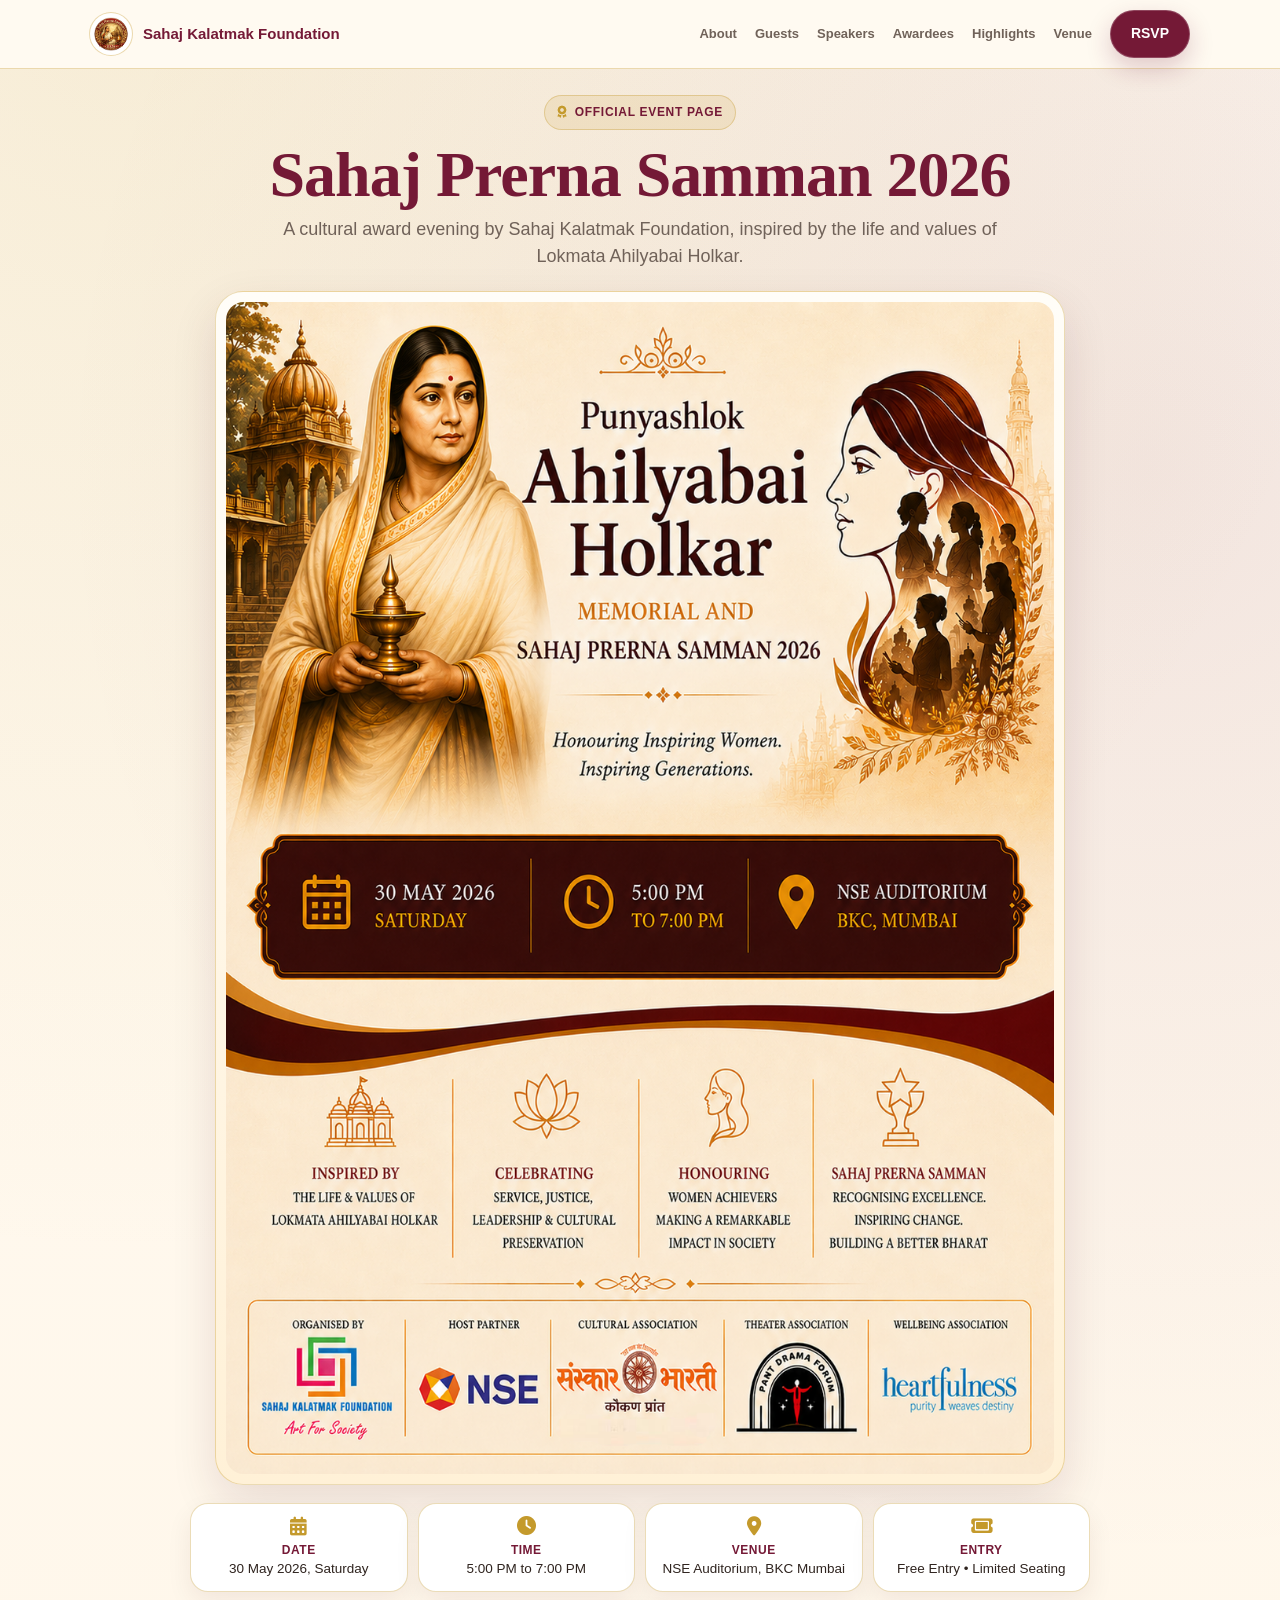
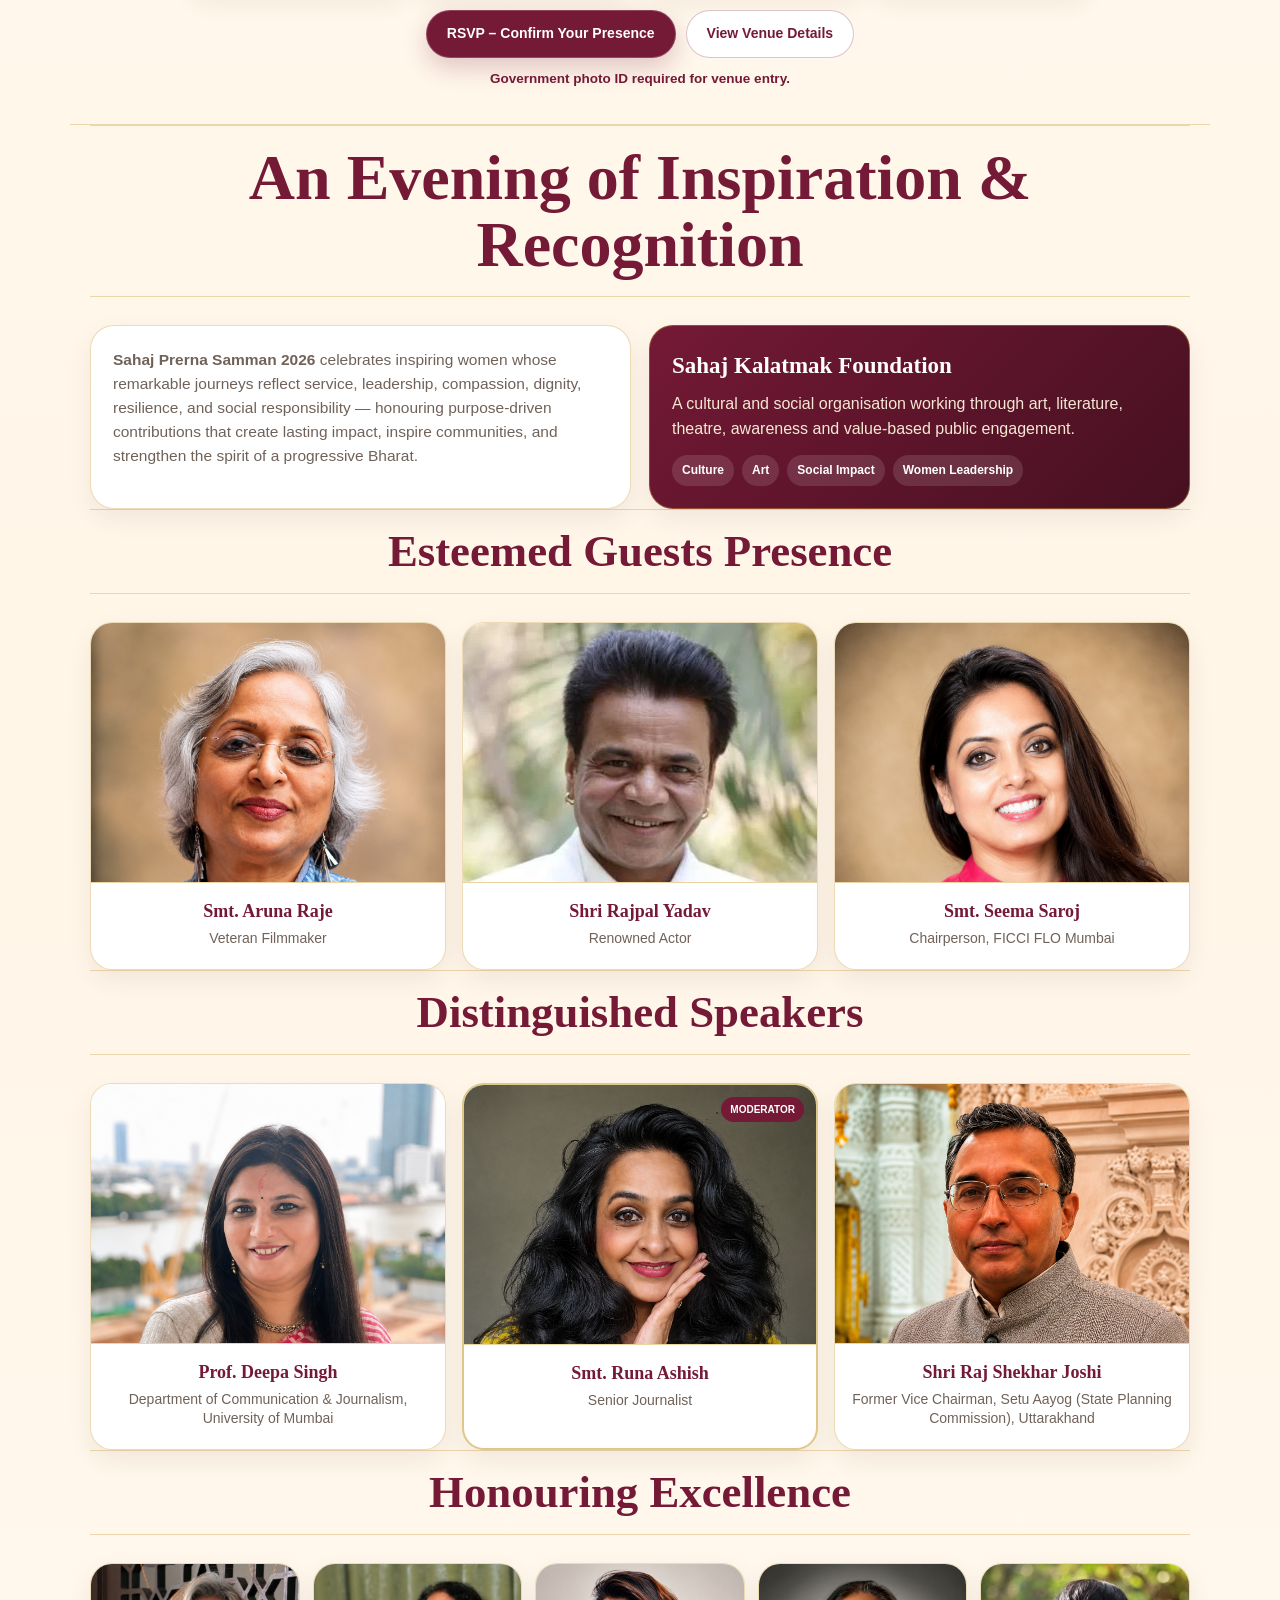
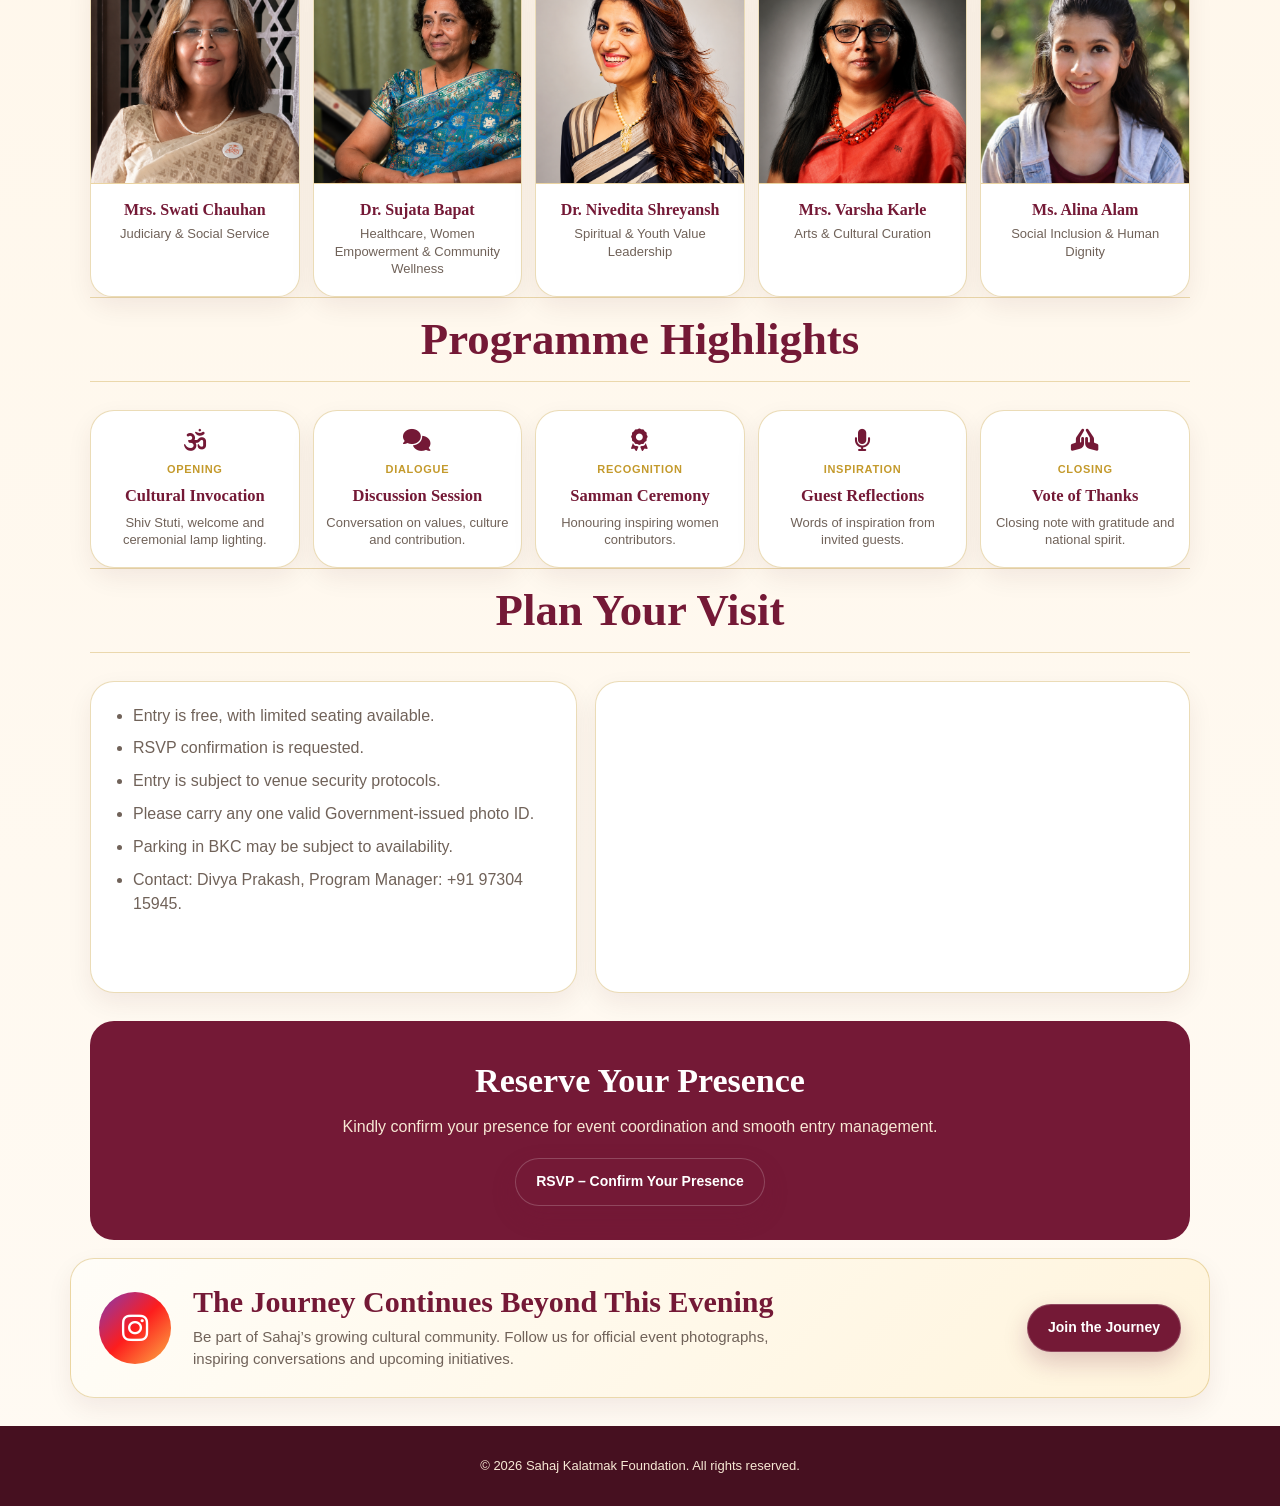
==== commit 435933c4: "Update index.html" ====
--- a/sahajprernasamman2026/index.html
+++ b/sahajprernasamman2026/index.html
@@ -3,577 +3,999 @@
 <head>
   <meta charset="UTF-8" />
   <meta name="viewport" content="width=device-width, initial-scale=1.0" />
-
-  <title>Sahaj Kalatmak Foundation | Art for Society</title>
-  <meta
-    name="description"
-    content="Sahaj Kalatmak Foundation is a cultural and creative foundation connecting art with society through theatre, storytelling, documentaries, dialogue, and meaningful public engagement."
-  />
-
-  <link rel="icon" type="image/png" href="assets/images/common/favicon.png" />
-  <link rel="stylesheet" href="assets/css/variables.css" />
-  <link rel="stylesheet" href="assets/css/style.css" />
-  <link rel="stylesheet" href="assets/css/responsive.css" />
+  <title>Sahaj Prerna Samman 2026 | Sahaj Kalatmak Foundation</title>
+  <meta name="description" content="Official event information page for Sahaj Prerna Samman 2026 by Sahaj Kalatmak Foundation at NSE Auditorium, BKC Mumbai." />
+
+  <link rel="preconnect" href="https://cdnjs.cloudflare.com" />
+  <link rel="stylesheet" href="https://cdnjs.cloudflare.com/ajax/libs/font-awesome/6.5.0/css/all.min.css" />
+
+  <style>
+    :root{
+      --cream:#fff8ec;
+      --ivory:#fffdf8;
+      --paper:#fffaf1;
+      --maroon:#741936;
+      --deep:#461020;
+      --gold:#c49a2c;
+      --gold-soft:#f2dfb2;
+      --text:#2f241f;
+      --muted:#706259;
+      --line:rgba(196,154,44,.34);
+      --shadow:0 18px 46px rgba(70,16,32,.12);
+      --soft-shadow:0 10px 26px rgba(70,16,32,.07);
+    }
+
+    *{box-sizing:border-box}
+
+    html{scroll-behavior:smooth}
+
+    body{
+      margin:0;
+      font-family:Inter,Arial,sans-serif;
+      color:var(--text);
+      background:
+        radial-gradient(circle at 10% 0%,rgba(196,154,44,.14),transparent 26%),
+        radial-gradient(circle at 90% 10%,rgba(116,25,54,.09),transparent 25%),
+        linear-gradient(180deg,#fffaf2 0%,#fff6e8 50%,#fffaf3 100%);
+      line-height:1.55;
+    }
+
+    a{text-decoration:none;color:inherit}
+
+    .container{max-width:1140px;margin:0 auto;padding:0 20px}
+
+    .topbar{
+      position:sticky;
+      top:0;
+      z-index:50;
+      background:rgba(255,250,242,.96);
+      backdrop-filter:blur(14px);
+      border-bottom:1px solid var(--line);
+    }
+
+    .nav{
+      min-height:68px;
+      display:flex;
+      align-items:center;
+      justify-content:space-between;
+      gap:18px;
+      max-width:1140px;
+      margin:0 auto;
+      padding:8px 20px;
+      position:relative;
+    }
+
+    .brand{
+      display:flex;
+      align-items:center;
+      gap:11px;
+      color:var(--maroon);
+      font-weight:800;
+      font-size:15px;
+      white-space:nowrap;
+    }
+
+    .brand-logo{
+      width:42px;
+      height:42px;
+      border-radius:50%;
+      object-fit:contain;
+      background:#fff;
+      padding:4px;
+      box-shadow:0 0 0 1px var(--line);
+    }
+
+    .nav-links{
+      display:flex;
+      align-items:center;
+      gap:18px;
+      font-size:13px;
+      font-weight:700;
+      color:var(--muted);
+    }
+
+    .nav-links a:hover{color:var(--maroon)}
+
+    .nav-toggle,.hamburger{display:none}
+
+    .btn{
+      display:inline-flex;
+      align-items:center;
+      justify-content:center;
+      gap:8px;
+      padding:12px 20px;
+      border-radius:999px;
+      background:var(--maroon);
+      color:#fff!important;
+      font-weight:800;
+      font-size:14px;
+      border:1px solid rgba(255,255,255,.20);
+      box-shadow:0 10px 24px rgba(116,25,54,.22);
+    }
+
+    .btn.secondary{
+      background:#fff;
+      color:var(--maroon)!important;
+      border:1px solid rgba(116,25,54,.25);
+      box-shadow:none;
+    }
+
+    .hero{
+      padding:26px 0 34px;
+      border-bottom:1px solid var(--line);
+    }
+
+    .hero-intro{
+      text-align:center;
+      max-width:850px;
+      margin:0 auto 20px;
+    }
+
+    .label{
+      display:inline-flex;
+      align-items:center;
+      gap:8px;
+      padding:7px 12px;
+      border-radius:999px;
+      background:rgba(196,154,44,.13);
+      border:1px solid var(--line);
+      color:var(--maroon);
+      font-size:12px;
+      font-weight:900;
+      letter-spacing:.7px;
+      text-transform:uppercase;
+      margin-bottom:12px;
+    }
+
+    .label i{color:var(--gold)}
+
+    h1{
+      margin:0 0 8px;
+      color:var(--maroon);
+      font-family:Georgia,"Times New Roman",serif;
+      font-size:clamp(38px,5vw,64px);
+      line-height:1.03;
+      letter-spacing:-1px;
+    }
+
+    .hero-intro p{
+      margin:0 auto;
+      color:var(--muted);
+      font-size:18px;
+      max-width:760px;
+    }
+
+    .poster-hero{
+      max-width:850px;
+      margin:0 auto;
+      background:linear-gradient(180deg,#fffdf8,#fff1d7);
+      border:1px solid var(--line);
+      border-radius:28px;
+      padding:10px;
+      box-shadow:var(--shadow);
+    }
+
+    .poster-hero img{
+      display:block;
+      width:100%;
+      height:auto;
+      border-radius:18px;
+      background:#f2e3cb;
+    }
+
+    .event-bar{
+      max-width:900px;
+      margin:18px auto 0;
+      display:grid;
+      grid-template-columns:repeat(4,1fr);
+      gap:10px;
+    }
+
+    .event-item{
+      background:#fff;
+      border:1px solid var(--line);
+      border-radius:18px;
+      padding:13px 12px;
+      text-align:center;
+      box-shadow:var(--soft-shadow);
+    }
+
+    .event-item i{
+      display:block;
+      color:var(--gold);
+      font-size:19px;
+      margin-bottom:5px;
+    }
+
+    .event-item b{
+      display:block;
+      color:var(--maroon);
+      font-size:12px;
+      text-transform:uppercase;
+      letter-spacing:.5px;
+    }
+
+    .event-item span{
+      display:block;
+      color:var(--text);
+      font-size:13.5px;
+      line-height:1.35;
+    }
+
+    .hero-actions{
+      margin:18px auto 0;
+      display:flex;
+      justify-content:center;
+      gap:10px;
+      flex-wrap:wrap;
+    }
+
+    .entry-note{
+      text-align:center;
+      margin-top:11px;
+      font-size:13.5px;
+      color:var(--maroon);
+      font-weight:800;
+    }
+
+    section{
+      padding:38px 0;
+      scroll-margin-top:82px;
+    }
+
+.section-title{
+  text-align:center;
+  margin:0 0 28px;
+  padding:18px 0;
+  border-top:1px solid var(--line);
+  border-bottom:1px solid var(--line);
+  display:flex;
+  align-items:center;
+  justify-content:center;
+}
+
+.section-title h2{
+  margin:0;
+  color:var(--maroon);
+  font-family:Georgia,"Times New Roman",serif;
+  line-height:1.05;
+  font-weight:700;
+}
+
+/* HERO STYLE TITLE */
+.section-title.hero-title h2{
+  font-size:clamp(40px,5vw,64px);
+}
+
+/* STANDARD SECTION TITLES */
+.section-title.standard h2{
+  font-size:clamp(30px,3.5vw,46px);
+}
+
+    .panel{
+      background:#fff;
+      border:1px solid var(--line);
+      border-radius:24px;
+      box-shadow:var(--soft-shadow);
+    }
+
+    .panel-pad{padding:22px}
+
+    .about-grid{
+      display:grid;
+      grid-template-columns:1fr 1fr;
+      gap:18px;
+    }
+
+    .about-card p{
+      margin:0;
+      color:var(--muted);
+      font-size:15.5px;
+    }
+
+    .foundation-card{
+      background:linear-gradient(135deg,var(--maroon),var(--deep));
+      color:#fff;
+      border-color:rgba(196,154,44,.45);
+    }
+
+    .foundation-card h3{
+      margin:0 0 8px;
+      color:#fff;
+      font-family:Georgia,"Times New Roman",serif;
+      font-size:23px;
+    }
+
+    .foundation-card p{
+      margin:0;
+      color:#f7e8d4;
+    }
+
+    .tags{
+      display:flex;
+      gap:8px;
+      flex-wrap:wrap;
+      margin-top:14px;
+    }
+
+    .tags span{
+      padding:6px 10px;
+      border-radius:999px;
+      background:rgba(255,255,255,.12);
+      font-size:12px;
+      font-weight:800;
+      color:#fff;
+    }
+
+    .people-grid-3{
+      display:grid;
+      grid-template-columns:repeat(3,1fr);
+      gap:16px;
+    }
+
+    .people-grid-5{
+      display:grid;
+      grid-template-columns:repeat(5,1fr);
+      gap:13px;
+    }
+
+    .person{
+      background:#fff;
+      border:1px solid var(--line);
+      border-radius:22px;
+      padding:20px 14px;
+      text-align:center;
+      min-height:210px;
+      display:flex;
+      flex-direction:column;
+      align-items:center;
+      justify-content:center;
+      box-shadow:var(--soft-shadow);
+    }
+
+    .photo-card{
+      padding:0;
+      overflow:hidden;
+      min-height:auto;
+      justify-content:flex-start;
+    }
+
+    .photo-box{
+      width:100%;
+      height:260px;
+      background:#fff3df;
+      border-bottom:1px solid var(--line);
+    }
+
+    .photo-box img{
+      width:100%;
+      height:100%;
+      object-fit:cover;
+      object-position:center top;
+      display:block;
+    }
+
+    .photo-placeholder-box{
+      width:100%;
+      height:260px;
+      display:flex;
+      align-items:center;
+      justify-content:center;
+      background:linear-gradient(135deg,#fff9ec,#f2dca8);
+      color:var(--maroon);
+      font-size:48px;
+      border-bottom:1px solid var(--line);
+    }
+
+    .person-info{
+      padding:18px 16px 20px;
+    }
+
+    .avatar{
+      width:86px;
+      height:86px;
+      border-radius:50%;
+      padding:5px;
+      background:linear-gradient(135deg,var(--gold-soft),var(--gold),var(--maroon));
+      margin-bottom:13px;
+    }
+
+    .avatar-inner{
+      width:100%;
+      height:100%;
+      border-radius:50%;
+      background:linear-gradient(135deg,#fff9ec,#f2dca8);
+      display:flex;
+      align-items:center;
+      justify-content:center;
+      color:var(--maroon);
+      font-size:26px;
+      border:3px solid #fff;
+      overflow:hidden;
+    }
+
+    .avatar-inner img{
+      width:100%;
+      height:100%;
+      object-fit:cover;
+      display:block;
+    }
+
+    .person h3{
+      margin:0 0 6px;
+      color:var(--maroon);
+      font-family:Georgia,"Times New Roman",serif;
+      font-size:18px;
+      line-height:1.22;
+    }
+
+    .person p{
+      margin:0;
+      color:var(--muted);
+      font-size:14px;
+      line-height:1.4;
+    }
+
+.chip{
+  display:none;
+}
+
+    .session-panel{
+      background:transparent;
+      border:0;
+      border-radius:0;
+      padding:0;
+      box-shadow:none;
+    }
+
+   .moderator{
+  position:relative;
+  border:2px solid rgba(196,154,44,.55);
+}
+
+    .moderator-badge{
+      position:absolute;
+      top:12px;
+      right:12px;
+      background:var(--maroon);
+      color:#fff;
+      padding:5px 9px;
+      border-radius:999px;
+      font-size:10px;
+      font-weight:900;
+      text-transform:uppercase;
+    }
+
+.awardee-photo{
+  padding:0;
+  overflow:hidden;
+  min-height:auto;
+  justify-content:flex-start;
+}
+
+.awardee-photo .photo-box{
+  height:220px;
+}
+
+.awardee-photo .person-info{
+  padding:16px 14px 18px;
+}
+
+.awardee-photo h3{
+  font-size:16px;
+  margin-bottom:6px;
+}
+
+.awardee-photo p{
+  font-size:13px;
+  line-height:1.35;
+}
+
+    .highlights-grid{
+      display:grid;
+      grid-template-columns:repeat(5,1fr);
+      gap:13px;
+    }
+
+    .highlight{
+      padding:18px 12px;
+      text-align:center;
+    }
+
+    .highlight i{
+      font-size:22px;
+      color:var(--maroon);
+      margin-bottom:10px;
+    }
+
+    .highlight b{
+      display:block;
+      color:var(--gold);
+      font-size:11px;
+      text-transform:uppercase;
+      letter-spacing:.7px;
+      margin-bottom:5px;
+    }
+
+    .highlight h3{
+      margin:0 0 5px;
+      color:var(--maroon);
+      font-family:Georgia,"Times New Roman",serif;
+      font-size:16.5px;
+    }
+
+    .highlight p{
+      margin:0;
+      color:var(--muted);
+      font-size:13px;
+      line-height:1.35;
+    }
+
+    .venue-grid{
+      display:grid;
+      grid-template-columns:.9fr 1.1fr;
+      gap:18px;
+    }
+
+    .notes{
+      margin:0;
+      padding-left:20px;
+      color:var(--muted);
+    }
+
+    .notes li{margin-bottom:8px}
+
+    .map{
+      min-height:310px;
+      overflow:hidden;
+    }
+
+    .map iframe{
+      border:0;
+      width:100%;
+      height:100%;
+      min-height:310px;
+      display:block;
+    }
+
+    .cta{
+      margin-top:28px;
+      background:var(--maroon);
+      border-radius:24px;
+      color:#fff;
+      text-align:center;
+      padding:34px 20px;
+    }
+
+    .cta h2{
+      margin:0 0 8px;
+      font-family:Georgia,"Times New Roman",serif;
+      font-size:34px;
+    }
+
+    .cta p{
+      margin:0 auto 18px;
+      color:#f7e8d4;
+      max-width:640px;
+    }
+
+
+.social-connect{
+  padding:18px 0 10px;
+}
+
+.instagram-panel{
+  display:flex;
+  align-items:center;
+  justify-content:space-between;
+  gap:22px;
+  background:linear-gradient(135deg,#fffdf8,#fff4dc);
+  border:1px solid var(--line);
+  border-radius:24px;
+  padding:26px 28px;
+  box-shadow:var(--soft-shadow);
+}
+
+.ig-icon{
+  width:72px;
+  height:72px;
+  border-radius:50%;
+  background:linear-gradient(135deg,#833ab4,#fd1d1d,#fcb045);
+  display:flex;
+  align-items:center;
+  justify-content:center;
+  color:#fff;
+  font-size:30px;
+  flex-shrink:0;
+}
+
+.instagram-content{
+  flex:1;
+}
+
+.instagram-content h2{
+  margin:0 0 8px;
+  color:var(--maroon);
+  font-family:Georgia,"Times New Roman",serif;
+  font-size:30px;
+  line-height:1.1;
+}
+
+.instagram-content p{
+  margin:0;
+  color:var(--muted);
+  font-size:15px;
+  line-height:1.5;
+  max-width:620px;
+}
+
+.instagram-btn{
+  white-space:nowrap;
+}
+
+@media(max-width:760px){
+  .instagram-panel{
+    flex-direction:column;
+    text-align:center;
+    padding:22px 18px;
+  }
+
+  .instagram-content h2{
+    font-size:24px;
+  }
+
+  .instagram-btn{
+    width:100%;
+  }
+}
+
+
+
+
+    
+    footer{
+      margin-top:18px;
+      padding:30px 18px;
+      background:var(--deep);
+      color:#f7e8d4;
+      text-align:center;
+      font-size:13px;
+    }
+
+    @media(max-width:1000px){
+      .event-bar{grid-template-columns:repeat(2,1fr)}
+      .about-grid,.venue-grid{grid-template-columns:1fr}
+      .people-grid-5,.highlights-grid{grid-template-columns:repeat(3,1fr)}
+    }
+
+    @media(max-width:760px){
+      .nav{min-height:66px}
+      .brand{font-size:13px;white-space:normal}
+      .brand-logo{width:38px;height:38px}
+      .hamburger{
+        display:flex;
+        width:42px;
+        height:42px;
+        border:1px solid var(--line);
+        border-radius:12px;
+        align-items:center;
+        justify-content:center;
+        background:#fff;
+      }
+      .hamburger span,
+      .hamburger span:before,
+      .hamburger span:after{
+        content:"";
+        display:block;
+        width:20px;
+        height:2px;
+        background:var(--maroon);
+        position:relative;
+      }
+      .hamburger span:before{position:absolute;top:-7px}
+      .hamburger span:after{position:absolute;top:7px}
+      .nav-links{
+        display:none;
+        position:absolute;
+        top:66px;
+        left:14px;
+        right:14px;
+        flex-direction:column;
+        align-items:stretch;
+        gap:0;
+        background:#fffaf1;
+        border:1px solid var(--line);
+        border-radius:18px;
+        box-shadow:var(--shadow);
+        overflow:hidden;
+      }
+      .nav-links a{
+        padding:13px 16px;
+        border-bottom:1px solid rgba(196,154,44,.18);
+      }
+      .nav-links .btn{
+        margin:12px;
+        width:calc(100% - 24px);
+      }
+      .nav-toggle:checked~.nav-links{display:flex}
+      .hero{padding:24px 0 30px}
+      .hero-intro{text-align:left}
+      h1{font-size:35px}
+      .event-bar,.people-grid-3,.people-grid-5,.highlights-grid{grid-template-columns:1fr}
+      .hero-actions .btn{width:100%}
+      section{padding:32px 0}
+      .section-title h2{font-size:28px}
+      .poster-hero{padding:8px;border-radius:20px}
+      .poster-hero img{border-radius:14px}
+      .cta h2{font-size:30px}
+    }
+  </style>
 </head>
 
 <body>
-  <header class="site-header">
-    <div class="wrap nav">
-      <a href="index.html" class="brand" aria-label="Sahaj Kalatmak Foundation Home">
-        <div class="brand__logo">
-          <img src="assets/images/logo/sahaj-logo.jpg" alt="Sahaj Kalatmak Foundation logo" />
+  <header class="topbar">
+    <nav class="nav">
+      <div class="brand">
+        <img src="../assets/images/logo/eventlogo.jpg" alt="Sahaj Kalatmak Foundation" class="brand-logo" />
+        <span>Sahaj Kalatmak Foundation</span>
+      </div>
+      <input class="nav-toggle" type="checkbox" id="menu-toggle" />
+      <label class="hamburger" for="menu-toggle" aria-label="Open menu"><span></span></label>
+      <div class="nav-links">
+        <a href="#about">About</a>
+        <a href="#guests">Guests</a>
+        <a href="#session">Speakers</a>
+        <a href="#awardees">Awardees</a>
+        <a href="#highlights">Highlights</a>
+        <a href="#venue">Venue</a>
+        <a class="btn" href="https://www.sahajkalatmakfoundation.org/rsvp">RSVP</a>
+      </div>
+    </nav>
+  </header>
+
+  <main>
+    <section class="hero container">
+      <div class="hero-intro">
+        <div class="label"><i class="fa-solid fa-award"></i> Official Event Page</div>
+        <h1>Sahaj Prerna Samman 2026</h1>
+        <p>A cultural award evening by Sahaj Kalatmak Foundation, inspired by the life and values of Lokmata Ahilyabai Holkar.</p>
+      </div>
+
+      <div class="poster-hero">
+        <img src="../assets/images/logo/formPoster1.png" alt="Sahaj Prerna Samman 2026 Poster" />
+      </div>
+
+      <div class="event-bar">
+        <div class="event-item"><i class="fa-solid fa-calendar-days"></i><b>Date</b><span>30 May 2026, Saturday</span></div>
+        <div class="event-item"><i class="fa-solid fa-clock"></i><b>Time</b><span>5:00 PM to 7:00 PM</span></div>
+        <div class="event-item"><i class="fa-solid fa-location-dot"></i><b>Venue</b><span>NSE Auditorium, BKC Mumbai</span></div>
+        <div class="event-item"><i class="fa-solid fa-ticket"></i><b>Entry</b><span>Free Entry • Limited Seating</span></div>
+      </div>
+
+      <div class="hero-actions">
+        <a class="btn" href="https://www.sahajkalatmakfoundation.org/rsvp">RSVP – Confirm Your Presence</a>
+        <a class="btn secondary" href="#venue">View Venue Details</a>
+      </div>
+      <div class="entry-note">Government photo ID required for venue entry.</div>
+    </section>
+
+    <section id="about" class="container">
+     <div class="section-title hero-title">
+  <h2>An Evening of Inspiration & Recognition</h2>
+</div>
+      <div class="about-grid">
+        <div class="panel panel-pad about-card">
+          <p><strong>Sahaj Prerna Samman 2026</strong> celebrates inspiring women whose remarkable journeys reflect service, leadership, compassion, dignity, resilience, and social responsibility — honouring purpose-driven contributions that create lasting impact, inspire communities, and strengthen the spirit of a progressive Bharat.</p>
         </div>
-        <div class="brand__text">
-          <h1>Sahaj Kalatmak Foundation</h1>
-          <p>कला | संवाद | संवेदना | समाज</p>
+        <div class="panel panel-pad foundation-card">
+          <h3>Sahaj Kalatmak Foundation</h3>
+          <p>A cultural and social organisation working through art, literature, theatre, awareness and value-based public engagement.</p>
+          <div class="tags"><span>Culture</span><span>Art</span><span>Social Impact</span><span>Women Leadership</span></div>
         </div>
-      </a>
-
-      <button class="nav-toggle" type="button" aria-label="Open navigation menu" aria-expanded="false">
-        <span></span>
-        <span></span>
-        <span></span>
-      </button>
-
-      <nav class="nav__menu" aria-label="Primary navigation">
-        <a href="#home">Home</a>
-        <a href="#about">About</a>
-        <a href="#people">People</a>
-        <a href="#initiatives">Initiatives</a>
-        <a href="#signature-programmes">Programmes</a>
-        <a href="#events">Events</a>
-        <a href="#media">Media</a>
-        <a href="#collaborate">Partner With Us</a>
-        <a href="#contact">Contact</a>
-      </nav>
-    </div>
-  </header>
-
-  <main>
-    <section class="hero" id="home">
-      <div class="wrap hero__grid">
-        <div class="card hero__content">
-          <div class="eyebrow">Art for Society</div>
-          <h2>Sahaj Kalatmak Foundation</h2>
-          <p class="hero-kicker">Where Art Meets Society</p>
-          <p class="hero__subtitle">कला केवल अभिव्यक्ति नहीं, समाज से संवाद का माध्यम है।</p>
-
-          <p class="hero__intro">
-            Sahaj Kalatmak Foundation is a cultural and creative foundation connecting theatre,
-            storytelling, documentaries, literary dialogue, and public engagement with meaningful
-            social purpose. We create thoughtful cultural experiences that inspire reflection,
-            deepen sensitivity, and strengthen the relationship between art and society.
-          </p>
-
-          <div class="button-row">
-            <a class="btn btn--primary" href="#collaborate">Partner With Us</a>
-            <a class="btn btn--secondary" href="#events">Explore Events</a>
+      </div>
+    </section>
+
+    <section id="guests" class="container">
+      <div class="section-title standard">
+  <h2>Esteemed Guests Presence</h2>
+</div>
+      <div class="people-grid-3">
+        <div class="person photo-card">
+          <div class="photo-box">
+            <img src="../assets/images/logo/Aruna Raje.png" alt="Smt. Aruna Raje">
           </div>
-
-          <div class="trust-bar">
-            <span>🎭 Theatre</span>
-            <span>•</span>
-            <span>💬 Cultural Dialogues</span>
-            <span>•</span>
-            <span>🎥 Documentaries</span>
-            <span>•</span>
-            <span>🤝 Public Initiatives</span>
+          <div class="person-info">
+            <h3>Smt. Aruna Raje</h3>
+            <p>Veteran Filmmaker</p>
           </div>
         </div>
 
-        <aside class="card panel identity-panel">
-          <div class="identity-logo">
-            <img src="assets/images/logo/sahaj-logo.jpg" alt="Sahaj Kalatmak Foundation logo" />
+        <div class="person photo-card">
+          <div class="photo-box">
+            <img src="../assets/images/logo/Rajpal Yadav.webp" alt="Shri Rajpal Yadav">
           </div>
-
-          <div class="ornament-line"><span></span></div>
-
-          <h3>Core Identity</h3>
-          <p>
-            A culturally rooted, public-facing institution presenting art with dignity,
-            warmth, responsibility, and social relevance.
-          </p>
-
-          <div class="value-list value-list--chips">
-            <div class="value-pill"><span>🎨</span> कला</div>
-            <div class="value-pill"><span>💬</span> संवाद</div>
-            <div class="value-pill"><span>🧡</span> संवेदना</div>
-            <div class="value-pill"><span>👥</span> समाज</div>
-          </div>
-        </aside>
-      </div>
-    </section>
-
-    <section class="section impact-section">
-      <div class="wrap">
-        <div class="impact-strip card">
-          <div>
-            <strong>Cultural Engagement</strong>
-            <span>Thoughtful public programmes and artistic initiatives</span>
-          </div>
-          <div>
-            <strong>Creative Outreach</strong>
-            <span>Connecting artists, institutions, communities, and audiences</span>
-          </div>
-          <div>
-            <strong>Institutional Collaborations</strong>
-            <span>Building meaningful cultural partnerships</span>
+          <div class="person-info">
+            <h3>Shri Rajpal Yadav</h3>
+            <p>Renowned Actor</p>
           </div>
         </div>
-      </div>
-    </section>
-
-    <section class="section" id="about">
-      <div class="wrap">
-        <div class="section__head">
-          <div>
-            <h3>About the Foundation</h3>
-            <div class="divider"></div>
+
+        <div class="person photo-card">
+          <div class="photo-box">
+            <img src="../assets/images/logo/Seema Saroj.jpeg" alt="Smt. Seema Saroj">
           </div>
-          <p>
-            Thoughtfully rooted in culture, Sahaj Kalatmak Foundation works to connect art with society through meaningful initiatives.
-          </p>
-        </div>
-
-        <div class="grid-2">
-          <div class="card about-card">
-            <p>
-              Sahaj Kalatmak Foundation is a cultural and creative foundation committed to connecting art
-              with society through theatre, storytelling, documentaries, literary dialogue, and meaningful public engagement.
-              We believe that art is not only a form of expression, but also a responsible and transformative medium
-              that creates awareness, deepens empathy, and encourages collective reflection.
-            </p>
-
-            <p>
-              Through carefully designed cultural initiatives, performances, discussions, and collaborative projects,
-              the foundation seeks to preserve artistic sensitivity while engaging with contemporary social realities
-              in a dignified and human way.
-            </p>
-          </div>
-
-          <div class="card side-card">
-            <h3>Vision &amp; Mission</h3>
-            <ul>
-              <li><strong>Vision:</strong> To nurture a culturally aware, emotionally sensitive, and socially connected society through art.</li>
-              <li><strong>Mission:</strong> To create meaningful artistic experiences that inspire dialogue, participation, and reflection.</li>
-              <li><strong>Approach:</strong> Heritage-conscious, socially relevant, and creatively responsible cultural work.</li>
-            </ul>
+          <div class="person-info">
+            <h3>Smt. Seema Saroj</h3>
+            <p>Chairperson, FICCI FLO Mumbai</p>
           </div>
         </div>
       </div>
     </section>
 
-    <section class="section" id="people">
-      <div class="wrap">
-        <div class="section__head">
-          <div>
-            <h3>People Behind Sahaj Kalatmak Foundation</h3>
-            <div class="divider"></div>
-          </div>
-          <p>A dedicated team carrying forward culture, creativity, and public purpose.</p>
+    <section id="session" class="container">
+      <div class="session-panel">
+        <div class="section-title standard">
+  <h2>Distinguished Speakers</h2>
+</div>
+        <div class="people-grid-3">
+
+  <div class="person photo-card">
+    <div class="photo-box">
+      <img src="../assets/images/logo/Deepa_1.png" alt="Prof. Deepa Singh">
+    </div>
+    <div class="person-info">
+      <h3>Prof. Deepa Singh</h3>
+      <p>Department of Communication & Journalism, University of Mumbai</p>
+    </div>
+  </div>
+
+  <div class="person photo-card moderator">
+    <span class="moderator-badge">Moderator</span>
+    <div class="photo-box">
+      <img src="../assets/images/logo/Runa_2.png" alt="Runa Ashish">
+    </div>
+    <div class="person-info">
+      <h3>Smt. Runa Ashish</h3>
+      <p>Senior Journalist</p>
+    </div>
+  </div>
+
+  <div class="person photo-card">
+    <div class="photo-box">
+      <img src="../assets/images/logo/Raj_311.png" alt="Shri Raj Shekhar Joshi">
+    </div>
+    <div class="person-info">
+      <h3>Shri Raj Shekhar Joshi</h3>
+      <p>Former Vice Chairman, Setu Aayog (State Planning Commission), Uttarakhand</p>
+    </div>
+  </div>
+
+</div>
+      </div>
+    </section>
+
+    <section id="awardees" class="container">
+      <div class="section-title standard">
+  <h2>Honouring Excellence</h2>
+</div>
+<div class="people-grid-5">
+
+  <div class="person photo-card awardee-photo">
+    <div class="photo-box">
+      <img src="../assets/images/logo/Swati_1.png" alt="Mrs. Swati Chauhan">
+    </div>
+    <div class="person-info">
+      <h3>Mrs. Swati Chauhan</h3>
+      <p>Judiciary & Social Service</p>
+    </div>
+  </div>
+
+  <div class="person photo-card awardee-photo">
+    <div class="photo-box">
+      <img src="../assets/images/logo/Sujata_2.png" alt="Dr. Sujata Bapat">
+    </div>
+    <div class="person-info">
+      <h3>Dr. Sujata Bapat</h3>
+      <p>Healthcare, Women Empowerment & Community Wellness</p>
+    </div>
+  </div>
+
+  <div class="person photo-card awardee-photo">
+    <div class="photo-box">
+      <img src="../assets/images/logo/Nivedita_3.png" alt="Dr. Nivedita Shreyansh">
+    </div>
+    <div class="person-info">
+      <h3>Dr. Nivedita Shreyansh</h3>
+      <p>Spiritual & Youth Value Leadership</p>
+    </div>
+  </div>
+
+  <div class="person photo-card awardee-photo">
+    <div class="photo-box">
+      <img src="../assets/images/logo/Varsha_4.png" alt="Mrs. Varsha Karle">
+    </div>
+    <div class="person-info">
+      <h3>Mrs. Varsha Karle</h3>
+      <p>Arts & Cultural Curation</p>
+    </div>
+  </div>
+
+  <div class="person photo-card awardee-photo">
+    <div class="photo-box">
+      <img src="../assets/images/logo/Alina_5.png" alt="Ms. Alina Alam">
+    </div>
+    <div class="person-info">
+      <h3>Ms. Alina Alam</h3>
+      <p>Social Inclusion & Human Dignity</p>
+    </div>
+  </div>
+
+</div>
+    </section>
+
+    <section id="highlights" class="container">
+     <div class="section-title standard">
+  <h2>Programme Highlights</h2>
+</div>
+      <div class="highlights-grid">
+        <div class="panel highlight"><i class="fa-solid fa-om"></i><b>Opening</b><h3>Cultural Invocation</h3><p>Shiv Stuti, welcome and ceremonial lamp lighting.</p></div>
+        <div class="panel highlight"><i class="fa-solid fa-comments"></i><b>Dialogue</b><h3>Discussion Session</h3><p>Conversation on values, culture and contribution.</p></div>
+        <div class="panel highlight"><i class="fa-solid fa-award"></i><b>Recognition</b><h3>Samman Ceremony</h3><p>Honouring inspiring women contributors.</p></div>
+        <div class="panel highlight"><i class="fa-solid fa-microphone"></i><b>Inspiration</b><h3>Guest Reflections</h3><p>Words of inspiration from invited guests.</p></div>
+        <div class="panel highlight"><i class="fa-solid fa-hands-praying"></i><b>Closing</b><h3>Vote of Thanks</h3><p>Closing note with gratitude and national spirit.</p></div>
+      </div>
+    </section>
+
+    <section id="venue" class="container">
+<div class="section-title standard">
+  <h2>Plan Your Visit</h2>
+</div>
+      <div class="venue-grid">
+        <div class="panel panel-pad">
+          <ul class="notes">
+            <li>Entry is free, with limited seating available.</li>
+            <li>RSVP confirmation is requested.</li>
+            <li>Entry is subject to venue security protocols.</li>
+            <li>Please carry any one valid Government-issued photo ID.</li>
+            <li>Parking in BKC may be subject to availability.</li>
+            <li>Contact: Divya Prakash, Program Manager: +91 97304 15945.</li>
+          </ul>
         </div>
-
-        <div class="people-row">
-          <a href="people.html#arun-shekhar" class="card content-card" aria-label="Read about Arun Shekhar">
-            <div class="content-card__thumb" style="background-image:url('assets/images/people/peopleImage1.png');"></div>
-            <div class="content-card__body">
-              <small>Founder / Director</small>
-              <h4>Arun Shekhar</h4>
-              <p>Cultural Vision &amp; Institutional Leadership</p>
-            </div>
-          </a>
-
-          <a href="people.html#shaurya-singh" class="card content-card" aria-label="Read about Shaurya Singh">
-            <div class="content-card__thumb" style="background-image:url('assets/images/people/peopleImage2.png');"></div>
-            <div class="content-card__body">
-              <small>Co-Director</small>
-              <h4>Shaurya Singh</h4>
-              <p>Youth Leadership &amp; Public Engagement</p>
-            </div>
-          </a>
-
-          <a href="people.html#divya-prakash" class="card content-card" aria-label="Read about Divya Prakash">
-            <div class="content-card__thumb" style="background-image:url('assets/images/people/peopleImage3.png');"></div>
-            <div class="content-card__body">
-              <small>Program Manager</small>
-              <h4>Divya Prakash</h4>
-              <p>Creative Strategy &amp; Program Design</p>
-            </div>
-          </a>
-
-          <a href="people.html#jagdish-nishad" class="card content-card" aria-label="Read about Jagdish Nishad">
-            <div class="content-card__thumb" style="background-image:url('assets/images/people/peopleImage4.png');"></div>
-            <div class="content-card__body">
-              <small>Cultural Mentor</small>
-              <h4>Jagdish Nishad</h4>
-              <p>Community Outreach &amp; Cultural Support</p>
-            </div>
-          </a>
-
-          <a href="people.html#sriprakash-menon" class="card content-card" aria-label="Read about Sriprakash Menon">
-            <div class="content-card__thumb" style="background-image:url('assets/images/people/peopleImage5.png');"></div>
-            <div class="content-card__body">
-              <small>Senior Advisor</small>
-              <h4>Sriprakash Menon</h4>
-              <p>Guidance, Wisdom &amp; Strategic Support</p>
-            </div>
-          </a>
+        <div class="panel map">
+          <iframe title="NSE Auditorium BKC Mumbai Map" loading="lazy" referrerpolicy="no-referrer-when-downgrade" src="https://www.google.com/maps?q=National%20Stock%20Exchange%20BKC%20Mumbai&output=embed"></iframe>
         </div>
       </div>
-    </section>
-
-    <section class="section" id="initiatives">
-      <div class="wrap">
-        <div class="section__head">
-          <div>
-            <h3>Initiatives</h3>
-            <div class="divider"></div>
-          </div>
-          <p>
-            Our initiatives bring together art, dialogue, performance, and cultural engagement through thoughtfully designed programmes.
-          </p>
-        </div>
-
-        <div class="grid-4">
-          <article class="card feature-card">
-            <div class="feature-card__icon">🎭</div>
-            <h4>Theatre &amp; Performance</h4>
-            <p>Stage presentations, dramatic interpretations, and performance-led cultural experiences rooted in artistic depth and public engagement.</p>
-          </article>
-
-          <article class="card feature-card">
-            <div class="feature-card__icon">📚</div>
-            <h4>Storytelling &amp; Literary Dialogue</h4>
-            <p>Dialogues, readings, conversations, and literary gatherings that connect audiences with thought, language, and emotional resonance.</p>
-          </article>
-
-          <article class="card feature-card">
-            <div class="feature-card__icon">🎬</div>
-            <h4>Documentary Projects</h4>
-            <p>Research-based visual storytelling that preserves heritage, documents voices, and brings socially meaningful narratives into public view.</p>
-          </article>
-
-          <article class="card feature-card">
-            <div class="feature-card__icon">🤝</div>
-            <h4>Cultural Collaborations</h4>
-            <p>Partnerships with artists, institutions, communities, and educational bodies to build shared creative platforms and socially relevant programming.</p>
-          </article>
-        </div>
-      </div>
-    </section>
-
-    <section class="section" id="signature-programmes">
-      <div class="wrap">
-        <div class="section__head">
-          <div>
-            <h3>Signature Programmes</h3>
-            <div class="divider"></div>
-          </div>
-          <p>
-            Programmes that reflect our commitment to culture, heritage, public dialogue, and meaningful artistic expression.
-          </p>
-        </div>
-
-        <div class="grid-4">
-          <article class="card feature-card">
-            <div class="feature-card__icon">🏵️</div>
-            <h4>सहज प्रेरणा सम्मान</h4>
-            <p>An honour dedicated to recognising inspiring individuals whose work reflects social contribution, courage, and cultural values.</p>
-          </article>
-
-          <article class="card feature-card">
-            <div class="feature-card__icon">🎭</div>
-            <h4>Theatre Productions</h4>
-            <p>Stage-based cultural presentations that bring historical, literary, and social narratives closer to audiences.</p>
-          </article>
-
-          <article class="card feature-card">
-            <div class="feature-card__icon">🪔</div>
-            <h4>Cultural Dialogues</h4>
-            <p>Thoughtful conversations with artists, scholars, and public voices around culture, society, and contemporary relevance.</p>
-          </article>
-
-          <article class="card feature-card">
-            <div class="feature-card__icon">🎥</div>
-            <h4>Documentary Initiatives</h4>
-            <p>Research-led visual projects that document heritage, people, traditions, and stories of social significance.</p>
-          </article>
-        </div>
-      </div>
-    </section>
-
-    <section class="section" id="events">
-      <div class="wrap">
-        <div class="section__head">
-          <div>
-            <h3>Events</h3>
-            <div class="divider"></div>
-          </div>
-          <p>
-            Discover upcoming programmes, performances, public conversations, and meaningful cultural gatherings.
-          </p>
-        </div>
-
-        <div class="grid-3">
-          <article class="card content-card">
-            <div class="content-card__thumb" style="background-image:url('assets/images/events/event-01.jpg');"></div>
-            <div class="content-card__body">
-              <small>Cultural Dialogue</small>
-              <h4>Curated Conversations</h4>
-              <p>Thoughtful programmes that bring artists, scholars, and audiences together around ideas, performance, and cultural reflection.</p>
-            </div>
-          </article>
-
-          <article class="card content-card">
-            <div class="content-card__thumb" style="background-image:url('assets/images/events/event-02.jpg');"></div>
-            <div class="content-card__body">
-              <small>Theatre Experience</small>
-              <h4>Performance-led Evenings</h4>
-              <p>Live presentations designed not merely as shows, but as immersive artistic experiences carrying meaning and emotional texture.</p>
-            </div>
-          </article>
-
-          <article class="card content-card">
-            <div class="content-card__thumb" style="background-image:url('assets/images/events/event-03.jpg');"></div>
-            <div class="content-card__body">
-              <small>Community Engagement</small>
-              <h4>Creative Public Initiatives</h4>
-              <p>Outreach-driven cultural formats that strengthen social participation and make the arts more accessible, relevant, and inclusive.</p>
-            </div>
-          </article>
-        </div>
-      </div>
-    </section>
-
-    <section class="section" id="media">
-      <div class="wrap">
-        <div class="section__head">
-          <div>
-            <h3>Media &amp; Documentation</h3>
-            <div class="divider"></div>
-          </div>
-          <p>
-            Explore media coverage, visual highlights, event documentation, and moments from our cultural journey.
-          </p>
-        </div>
-
-        <div class="grid-3">
-          <article class="card content-card">
-            <div class="content-card__thumb" style="background-image:url('assets/images/media/media-01.jpg');"></div>
-            <div class="content-card__body">
-              <small>Photo Archive</small>
-              <h4>Visual Glimpses</h4>
-              <p>Selected photographs that document the atmosphere, seriousness, and aesthetic identity of the foundation’s work.</p>
-            </div>
-          </article>
-
-          <article class="card content-card">
-            <div class="content-card__thumb" style="background-image:url('assets/images/media/media-02.jpg');"></div>
-            <div class="content-card__body">
-              <small>Coverage</small>
-              <h4>Press &amp; Mentions</h4>
-              <p>Media references, announcements, cultural notes, and published documentation that strengthen public trust.</p>
-            </div>
-          </article>
-
-          <article class="card content-card">
-            <div class="content-card__thumb" style="background-image:url('assets/images/media/media-03.jpg');"></div>
-            <div class="content-card__body">
-              <small>Screen Work</small>
-              <h4>Documentary Presence</h4>
-              <p>Shorts, documentary material, and visual narratives that reflect the foundation’s research-based and culturally thoughtful work.</p>
-            </div>
-          </article>
-        </div>
-
-        <div class="quote-band">
-          <p>“Where art is treated with dignity, society receives not just performance, but reflection.”</p>
-        </div>
-      </div>
-    </section>
-
-    <section class="section" id="collaborate">
-      <div class="wrap">
-        <div class="section__head">
-          <div>
-            <h3>Partner With Us</h3>
-            <div class="divider"></div>
-          </div>
-          <p>
-            Meaningful cultural work grows through collaboration with institutions, artists, educators, communities, sponsors, and thoughtful partners.
-          </p>
-        </div>
-
-        <article class="card content-card">
-          <div class="content-card__body">
-            <h4>Let us build meaningful cultural work together</h4>
-
-            <p>
-              Sahaj Kalatmak Foundation collaborates with schools, colleges, artists, researchers,
-              cultural institutions, social organisations, public bodies, and CSR partners interested in using art
-              as a medium of dialogue, heritage preservation, and community connection.
-            </p>
-
-            <p>
-              Partnerships may include curated events, theatrical initiatives, documentary projects, literary programmes,
-              workshops, heritage-based projects, public conversations, cultural outreach, and socially engaged creative formats.
-            </p>
-
-            <div class="button-row">
-              <a class="btn btn--primary" href="#contact">Start a Conversation</a>
-              <a class="btn btn--secondary" href="#media">View Institutional Presence</a>
-            </div>
-          </div>
-        </article>
-      </div>
-    </section>
-
-    <section class="section" id="contact">
-      <div class="wrap">
-        <div class="section__head">
-          <div>
-            <h3>Contact</h3>
-            <div class="divider"></div>
-          </div>
-
-          <p>
-            For inquiries, collaborations, participation, or institutional outreach, feel free to connect with us.
-          </p>
-        </div>
-
-        <div class="grid-3">
-          <article class="card content-card">
-            <div class="content-card__body">
-              <h4>Foundation Office</h4>
-
-              <ul class="contact-list">
-                <li>📍 302/28-E, Sankalp Siddhi CHS, New Dindoshi MHADA, Goregaon (East), Mumbai – 400065, Maharashtra, India</li>
-                <li>
-                  ✉
-                  <a href="mailto:sahajkalatmakfoundation@gmail.com" class="email-link">
-                    sahajkalatmakfoundation@gmail.com
-                  </a>
-                </li>
-                <li>
-                  📞
-                  <a href="tel:+919820160760" class="contact-link">
-                    +91 9820160760
-                  </a>
-                </li>
-                <li>
-                  💬
-                  <a href="https://wa.me/919820160760" target="_blank" rel="noopener noreferrer" class="contact-link">
-                    WhatsApp Chat
-                  </a>
-                </li>
-              </ul>
-            </div>
-          </article>
-
-          <article class="card content-card">
-            <div class="content-card__body">
-              <h4>Institutional Outreach</h4>
-
-              <p>
-                For collaborations, programmes, curated events, screenings, workshops,
-                sponsorships, CSR conversations, and cultural partnerships, write to us at
-              </p>
-
-              <p>
-                ✉
-                <a href="mailto:connect.sahajkalatmakfoundation@gmail.com" class="email-link">
-                  connect.sahajkalatmakfoundation@gmail.com
-                </a>
-              </p>
-            </div>
-          </article>
-
-          <article class="card content-card">
-            <div class="content-card__body">
-              <h4>Stay Connected</h4>
-
-              <p>
-                Follow the foundation’s social channels for updates, glimpses,
-                programme announcements, cultural documentation, and future initiatives.
-              </p>
-            </div>
-          </article>
-        </div>
+      <div class="cta">
+        <h2>Reserve Your Presence</h2>
+        <p>Kindly confirm your presence for event coordination and smooth entry management.</p>
+        <a class="btn" href="https://www.sahajkalatmakfoundation.org/rsvp">RSVP – Confirm Your Presence</a>
       </div>
     </section>
   </main>
-
-  <footer class="footer">
-    <div class="wrap">
-      <div class="footer__grid card">
-        <div class="footer-brand-block">
-          <div class="footer-logo-row">
-            <img src="assets/images/logo/sahaj-logo.jpg" alt="Sahaj Kalatmak Foundation logo" />
-          </div>
-          <h4>Sahaj Kalatmak Foundation</h4>
-          <p class="footer-tagline">कला | संवाद | संवेदना | समाज</p>
-          <div class="footer-ornament"></div>
-          <p>Preserving values. Inspiring dialogue. Connecting society through art.</p>
-          <p><strong>Art for Society</strong></p>
-
-          <div class="footer-social-icons" aria-label="Social links">
-            <a href="https://www.instagram.com/sahajkalatmakfoundation" target="_blank" rel="noopener noreferrer" aria-label="Instagram">◎</a>
-            <a href="https://www.facebook.com/sahajkalatmakfoundation" target="_blank" rel="noopener noreferrer" aria-label="Facebook">f</a>
-            <a href="https://youtube.com/@sahajkalatmakfoundation" target="_blank" rel="noopener noreferrer" aria-label="YouTube">▶</a>
-            <a href="https://x.com/SahajKalatmak" target="_blank" rel="noopener noreferrer" aria-label="Twitter X">𝕏</a>
-            <a href="mailto:connect.sahajkalatmakfoundation@gmail.com" aria-label="Email">✉</a>
-          </div>
-        </div>
-
-        <div>
-          <h4>Quick Links</h4>
-          <ul class="footer__list">
-            <li><a href="#about">About</a></li>
-            <li><a href="#people">People</a></li>
-            <li><a href="#initiatives">Initiatives</a></li>
-            <li><a href="#signature-programmes">Programmes</a></li>
-            <li><a href="#events">Events</a></li>
-            <li><a href="#media">Media</a></li>
-            <li><a href="#collaborate">Partner With Us</a></li>
-            <li><a href="#contact">Contact</a></li>
-          </ul>
-        </div>
-
-        <div>
-          <h4>Our Initiatives</h4>
-          <ul class="footer__list">
-            <li>Theatre &amp; Performance</li>
-            <li>Storytelling &amp; Dialogue</li>
-            <li>Documentary Projects</li>
-            <li>Cultural Collaborations</li>
-            <li>Community Engagement</li>
-            <li>Heritage &amp; Preservation</li>
-          </ul>
-        </div>
-
-        <div>
-          <h4>Contact Us</h4>
-          <ul class="footer__list footer-contact-list">
-            <li>📍 302/28-E, Sankalp Siddhi CHS, New Dindoshi MHADA, Goregaon (East), Mumbai – 400065</li>
-            <li><a href="mailto:sahajkalatmakfoundation@gmail.com">✉ sahajkalatmakfoundation@gmail.com</a></li>
-            <li><a href="tel:+919820160760">📞 +91 9820160760</a></li>
-            <li><a href="https://wa.me/919820160760" target="_blank" rel="noopener noreferrer">💬 WhatsApp Chat</a></li>
-          </ul>
-        </div>
-      </div>
-
-      <div class="footer-bottom">
-        <div class="copyright">
-          © <span data-year></span> Sahaj Kalatmak Foundation. All rights reserved.
-        </div>
-        <div class="developer-credit">
-          Designed &amp; Developed by
-          <a href="https://instagram.com/cinematikink" target="_blank" class="dev-name" rel="noopener noreferrer">CinematikInk</a>
-        </div>
-      </div>
-    </div>
-  </footer>
-
-  <script src="assets/js/main.js"></script>
+<section class="social-connect container">
+  <div class="instagram-panel">
+
+    <div class="ig-icon">
+      <i class="fa-brands fa-instagram"></i>
+    </div>
+
+    <div class="instagram-content">
+    <h2>The Journey Continues Beyond This Evening</h2>
+      <p>
+Be part of Sahaj’s growing cultural community. Follow us for official event photographs, inspiring conversations and upcoming initiatives.
+</p>
+    </div>
+
+    <a
+      href="https://www.instagram.com/sahajkalatmakfoundation/"
+      target="_blank"
+      class="btn instagram-btn"
+    >
+      Join the Journey
+    </a>
+
+  </div>
+</section>
+  <footer>© 2026 Sahaj Kalatmak Foundation. All rights reserved.</footer>
 </body>
 </html>
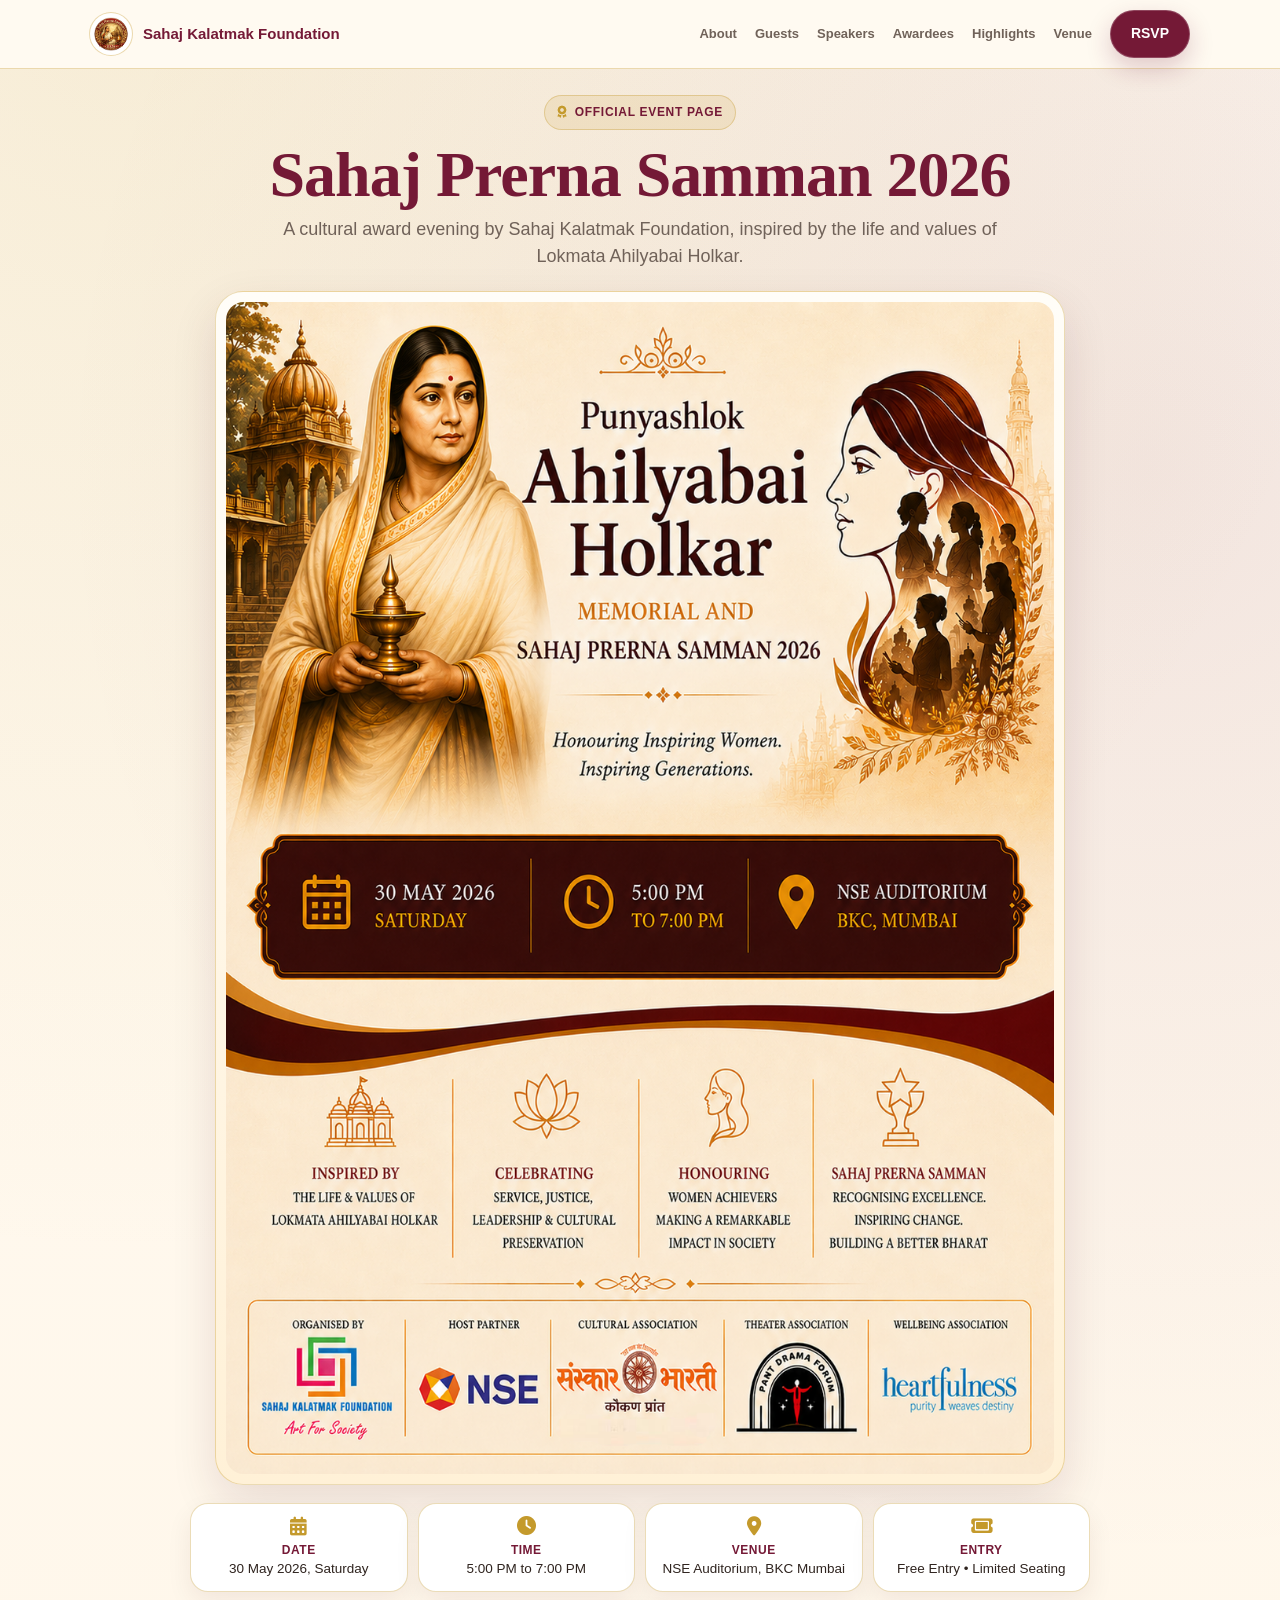
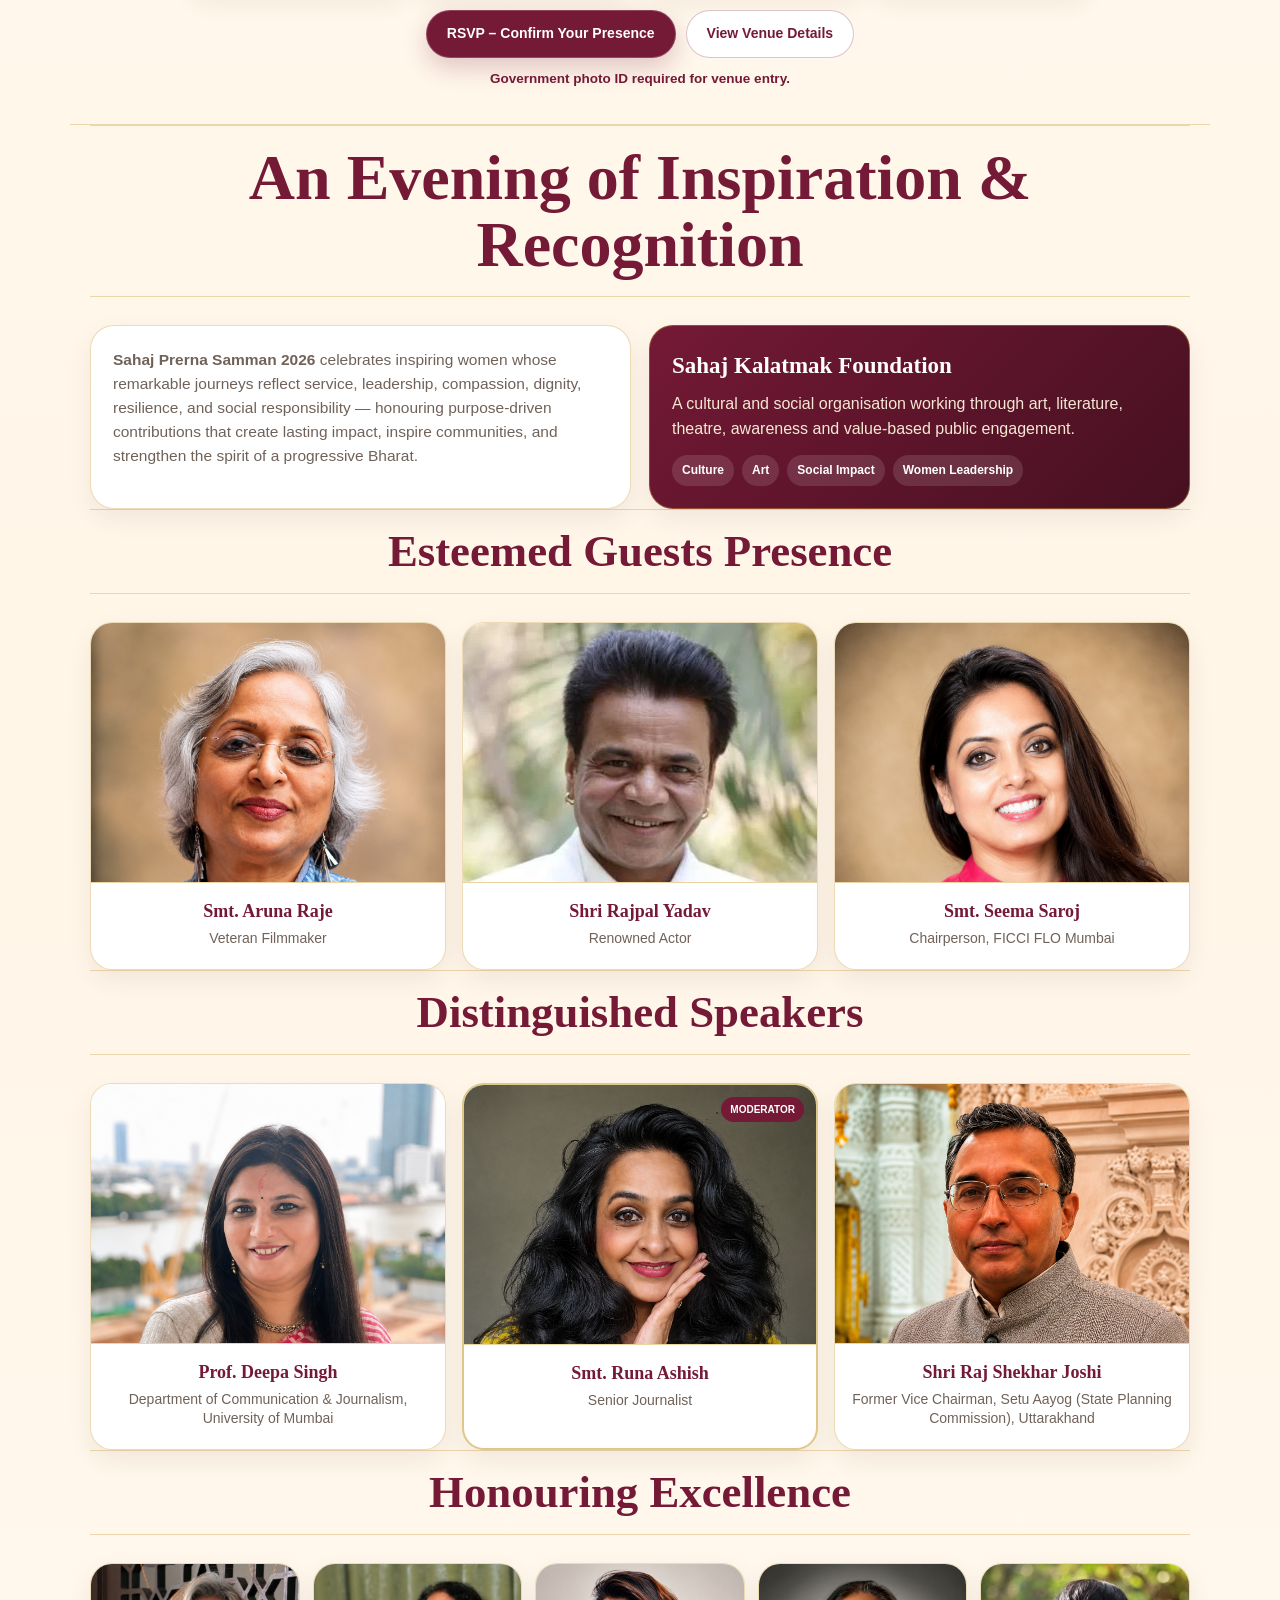
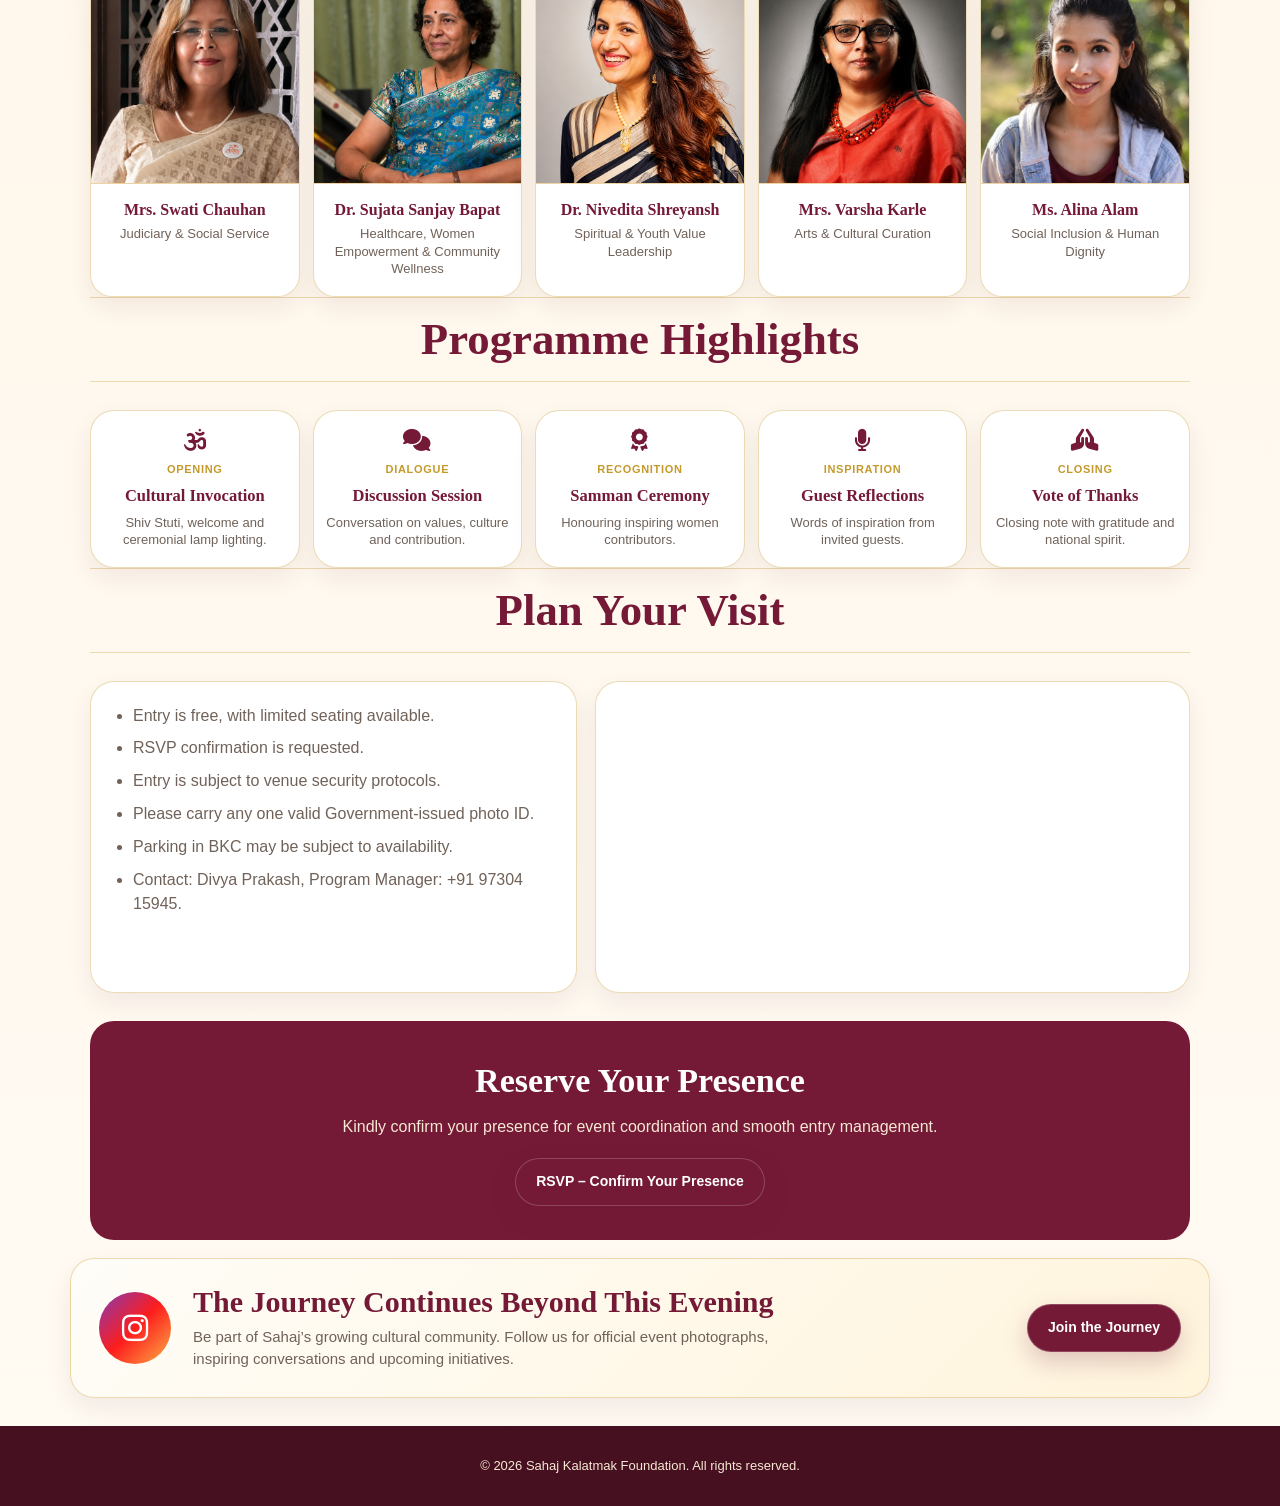
==== commit 21795cf2: "Update index.html" ====
--- a/sahajprernasamman2026/index.html
+++ b/sahajprernasamman2026/index.html
@@ -892,10 +892,10 @@
 
   <div class="person photo-card awardee-photo">
     <div class="photo-box">
-      <img src="../assets/images/logo/Sujata_2.png" alt="Dr. Sujata Bapat">
+      <img src="../assets/images/logo/Sujata_2.png" alt="Dr. Sujata Sanjay Bapat">
     </div>
     <div class="person-info">
-      <h3>Dr. Sujata Bapat</h3>
+      <h3>Dr. Sujata Sanjay Bapat</h3>
       <p>Healthcare, Women Empowerment & Community Wellness</p>
     </div>
   </div>
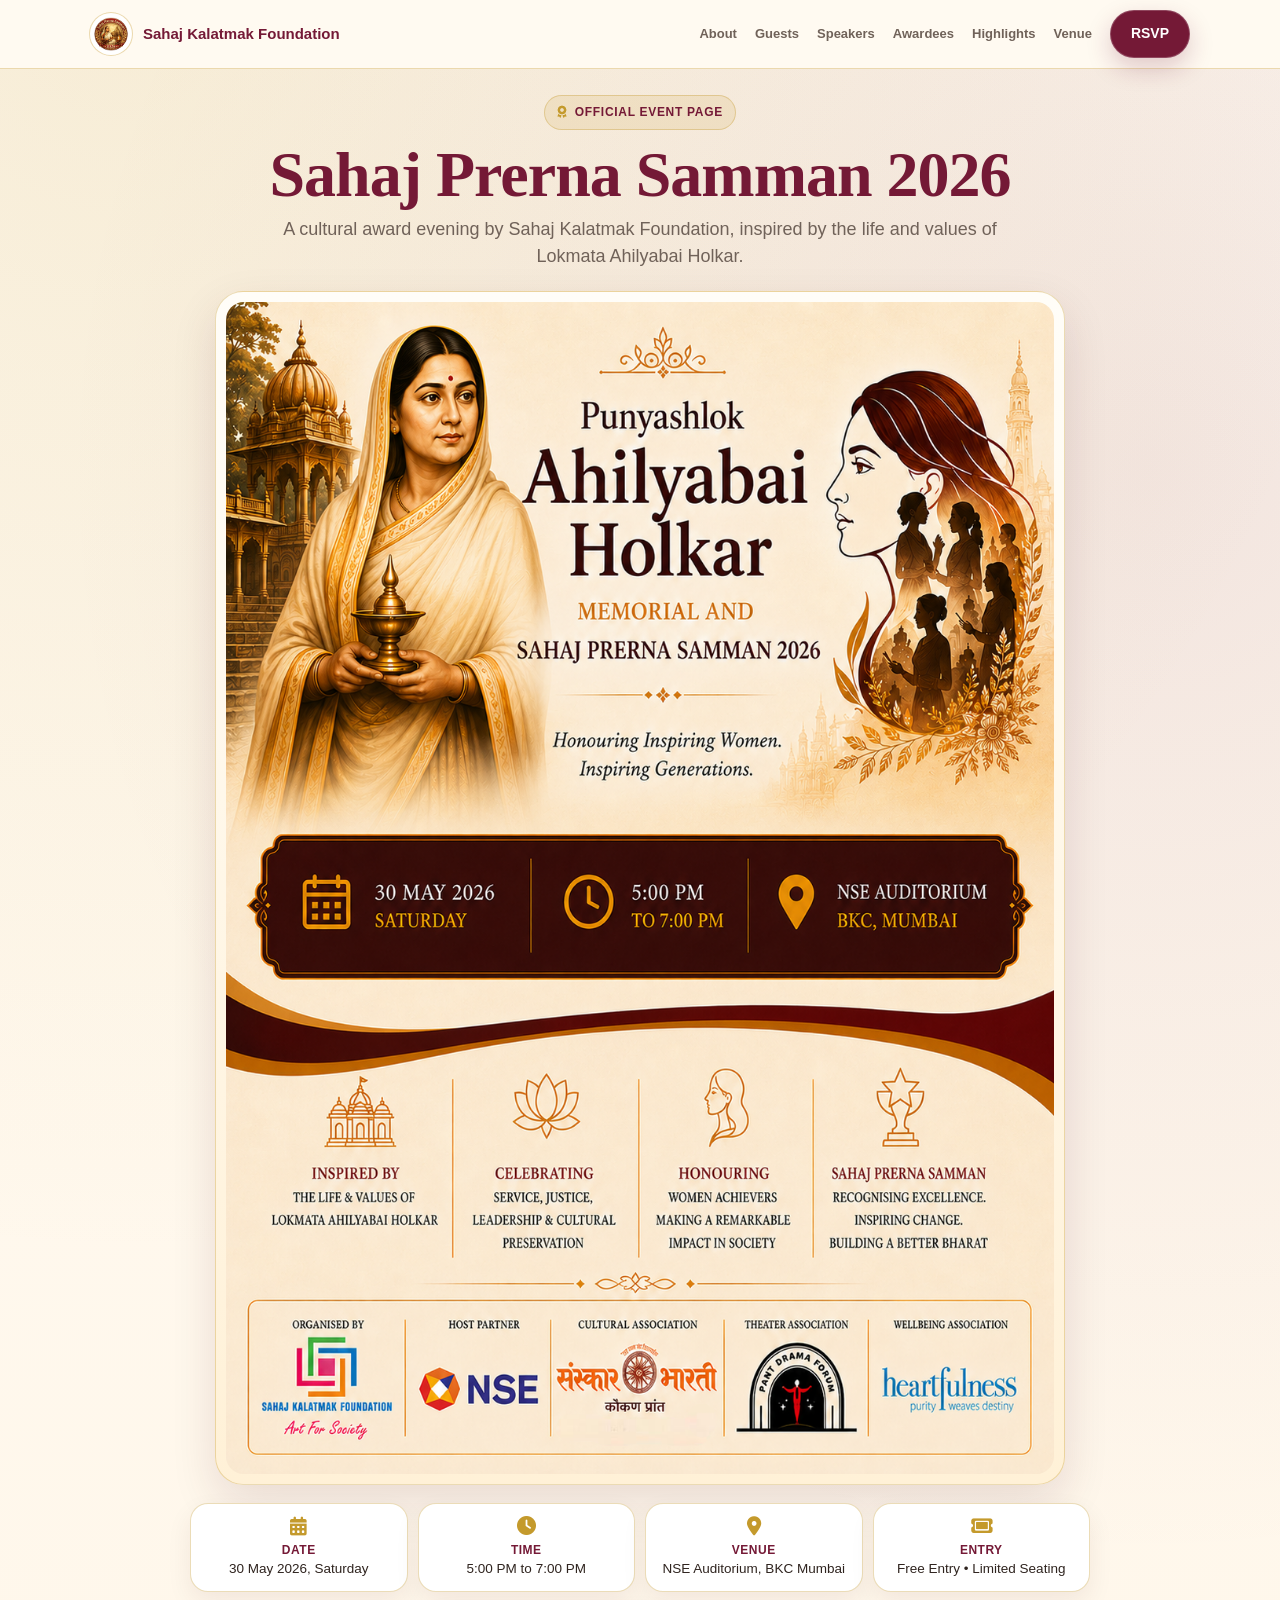
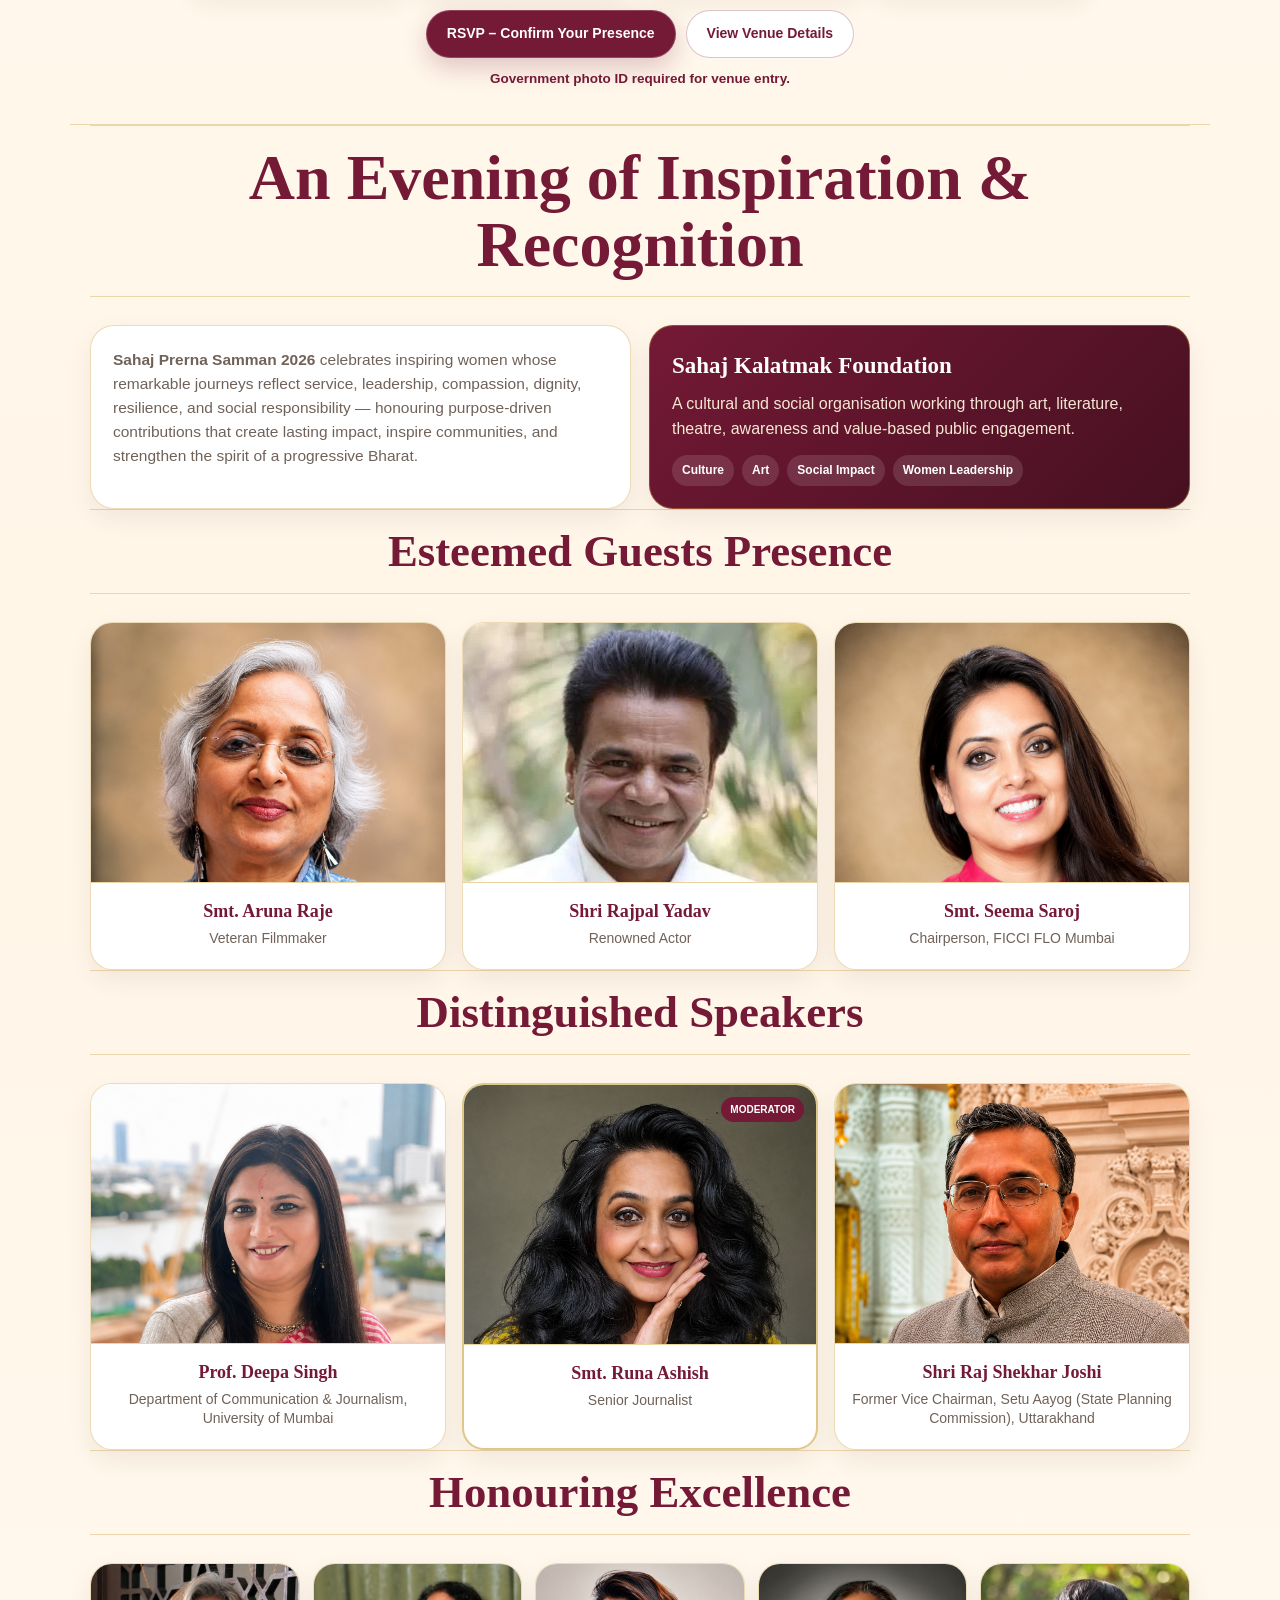
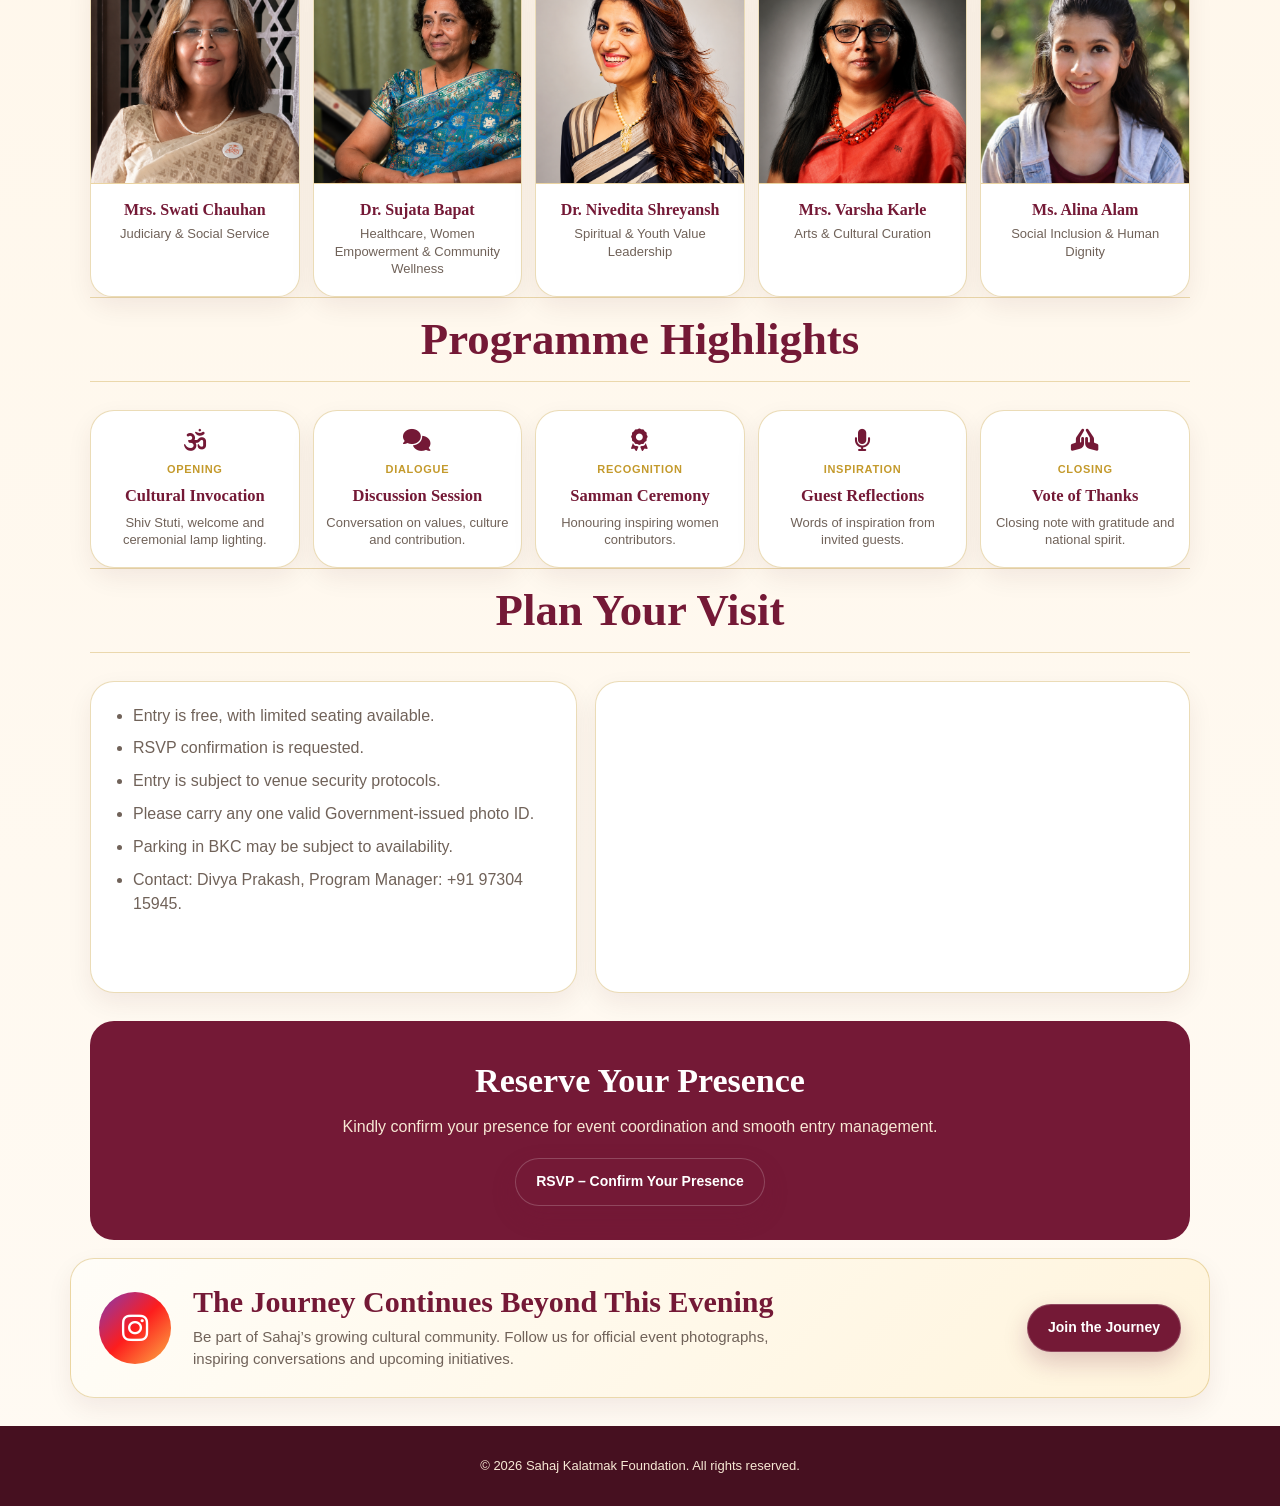
==== commit 613db5dd: "Update index.html" ====
--- a/sahajprernasamman2026/index.html
+++ b/sahajprernasamman2026/index.html
@@ -892,10 +892,10 @@
 
   <div class="person photo-card awardee-photo">
     <div class="photo-box">
-      <img src="../assets/images/logo/Sujata_2.png" alt="Dr. Sujata Sanjay Bapat">
+      <img src="../assets/images/logo/Sujata_2.png" alt="Dr. Sujata Bapat">
     </div>
     <div class="person-info">
-      <h3>Dr. Sujata Sanjay Bapat</h3>
+      <h3>Dr. Sujata Bapat</h3>
       <p>Healthcare, Women Empowerment & Community Wellness</p>
     </div>
   </div>
